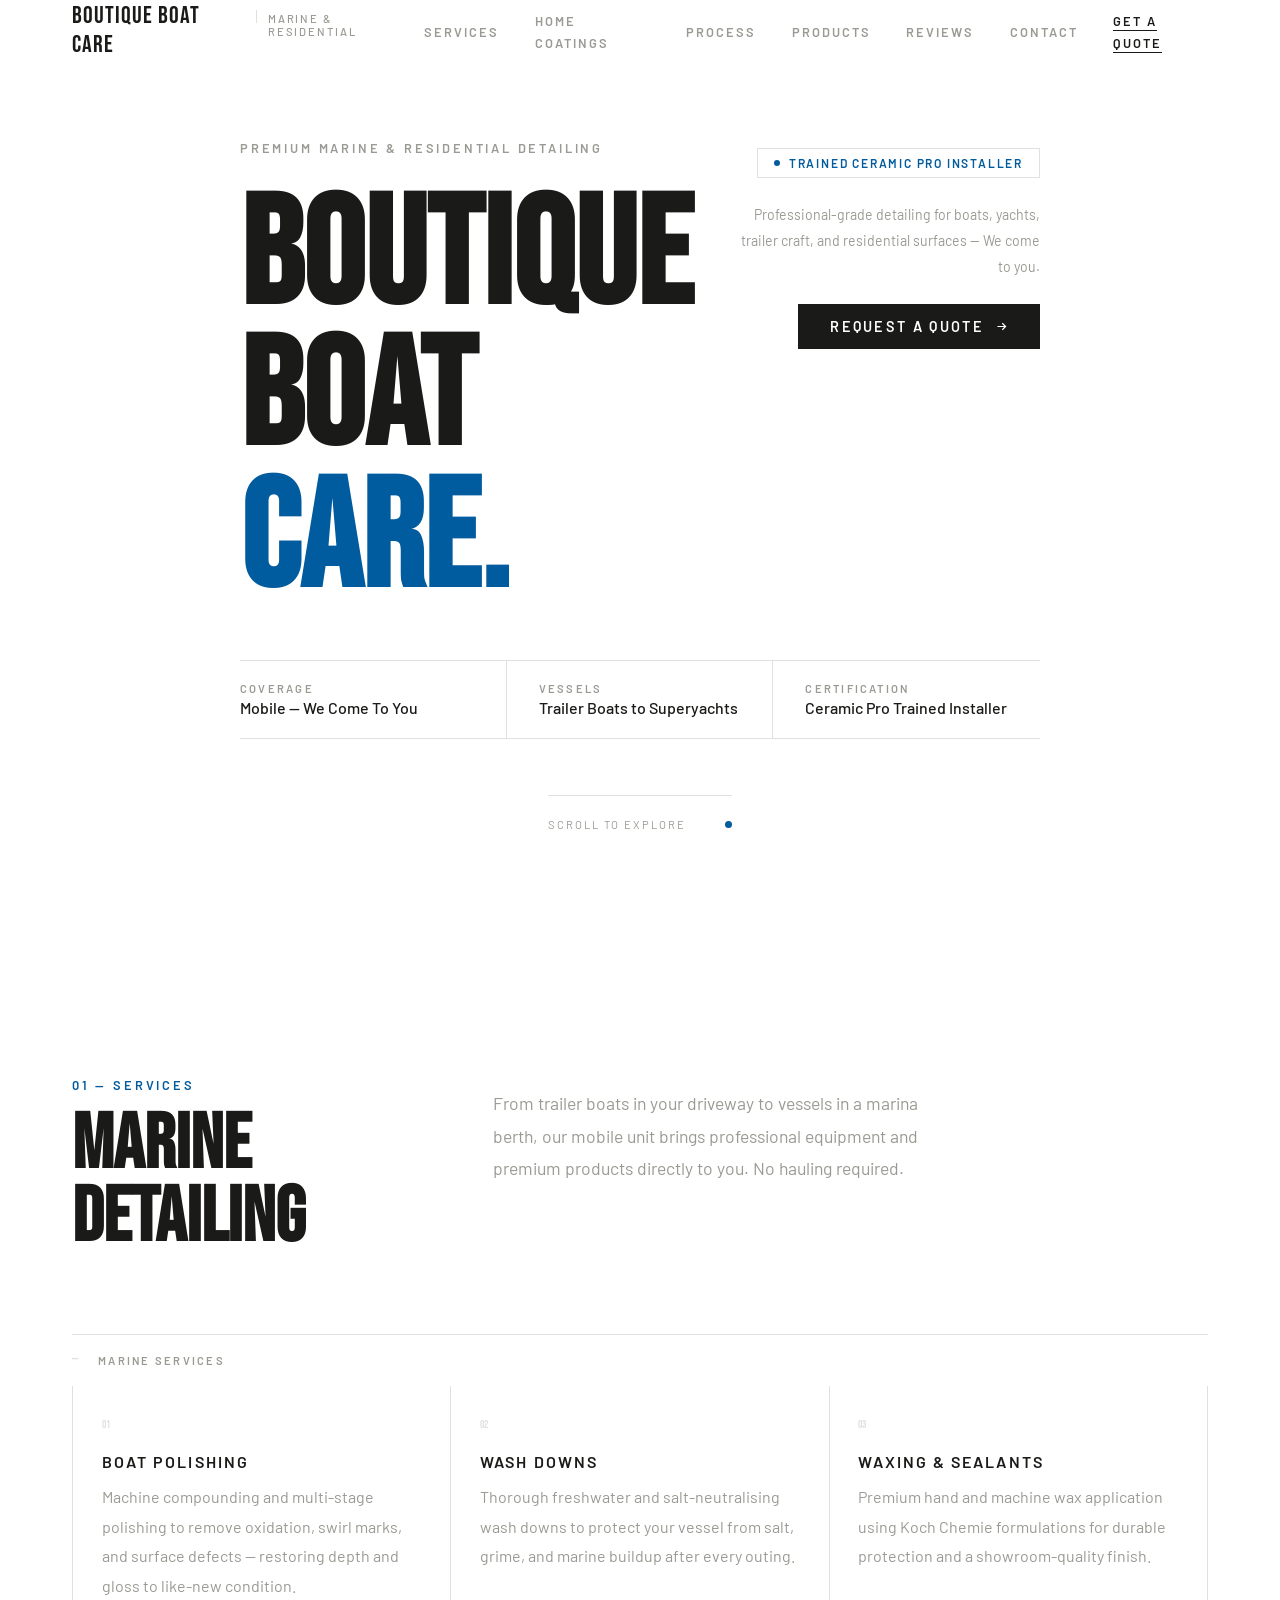
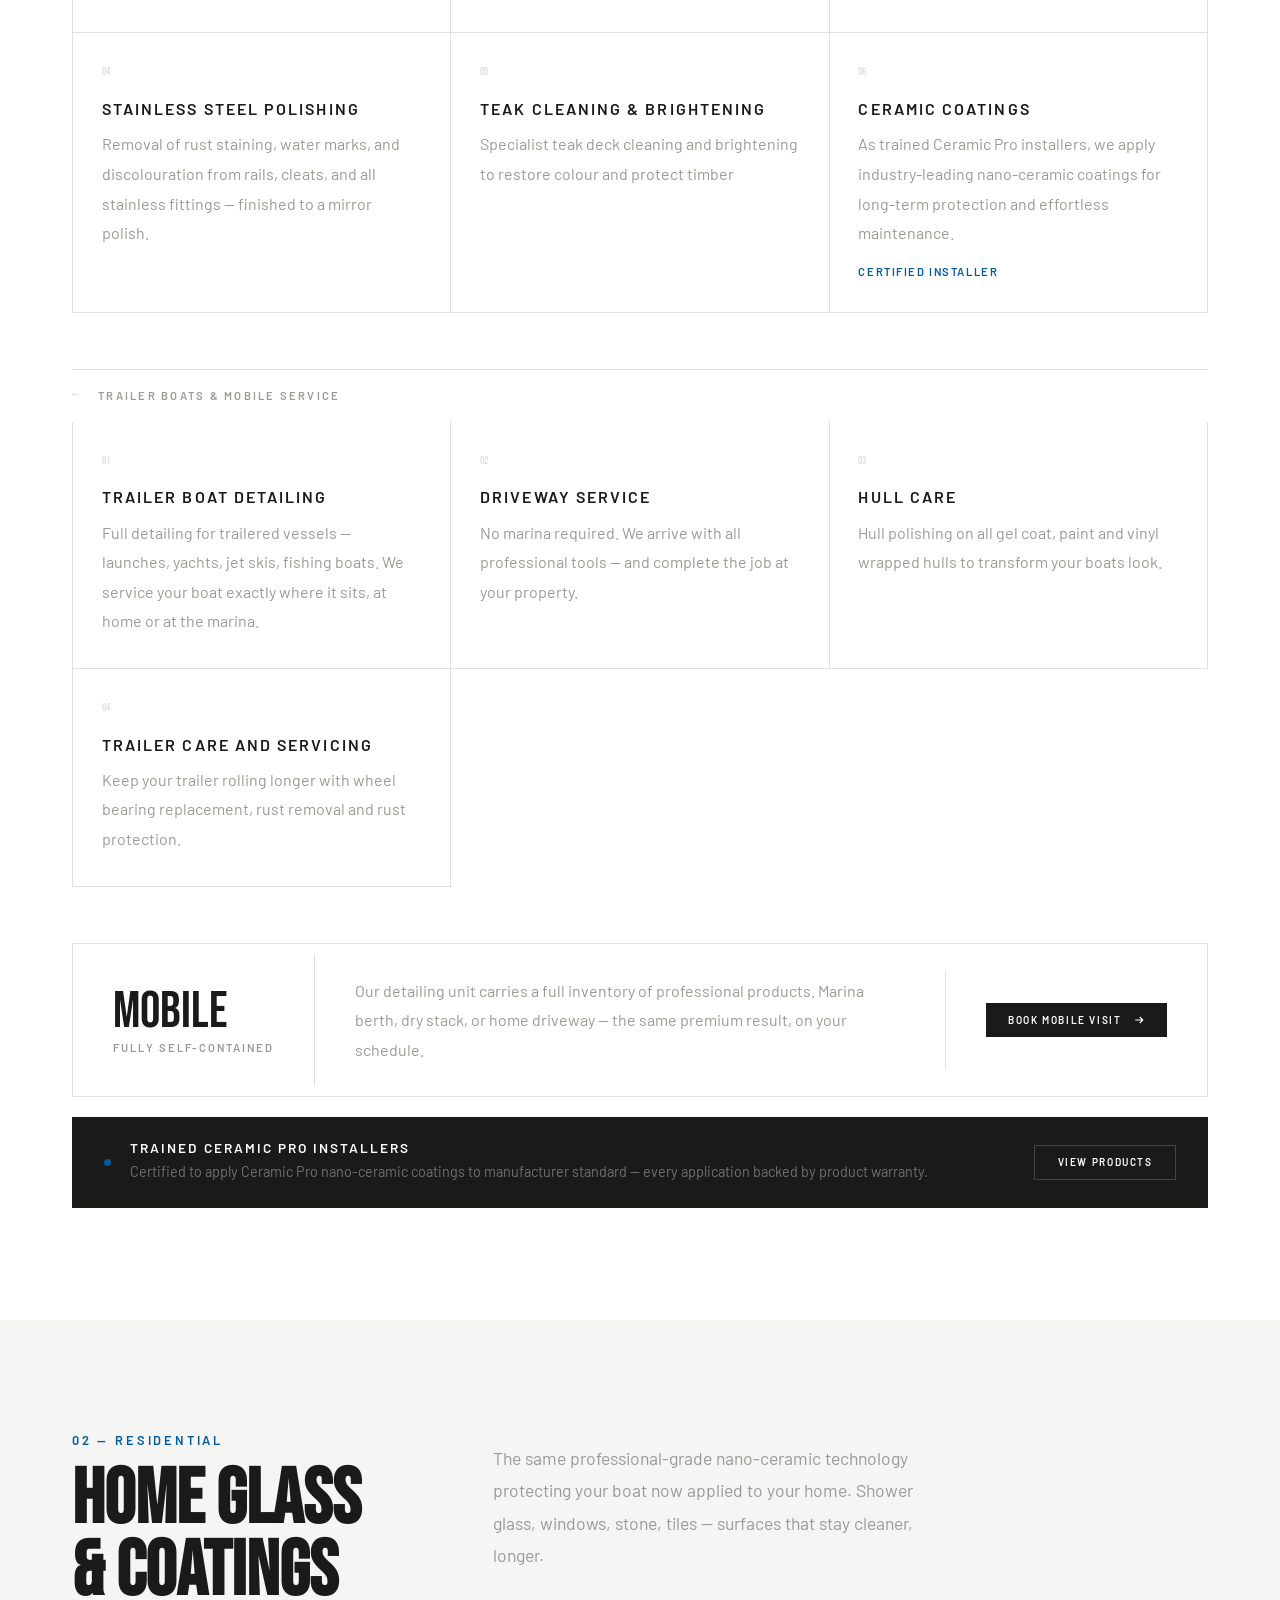
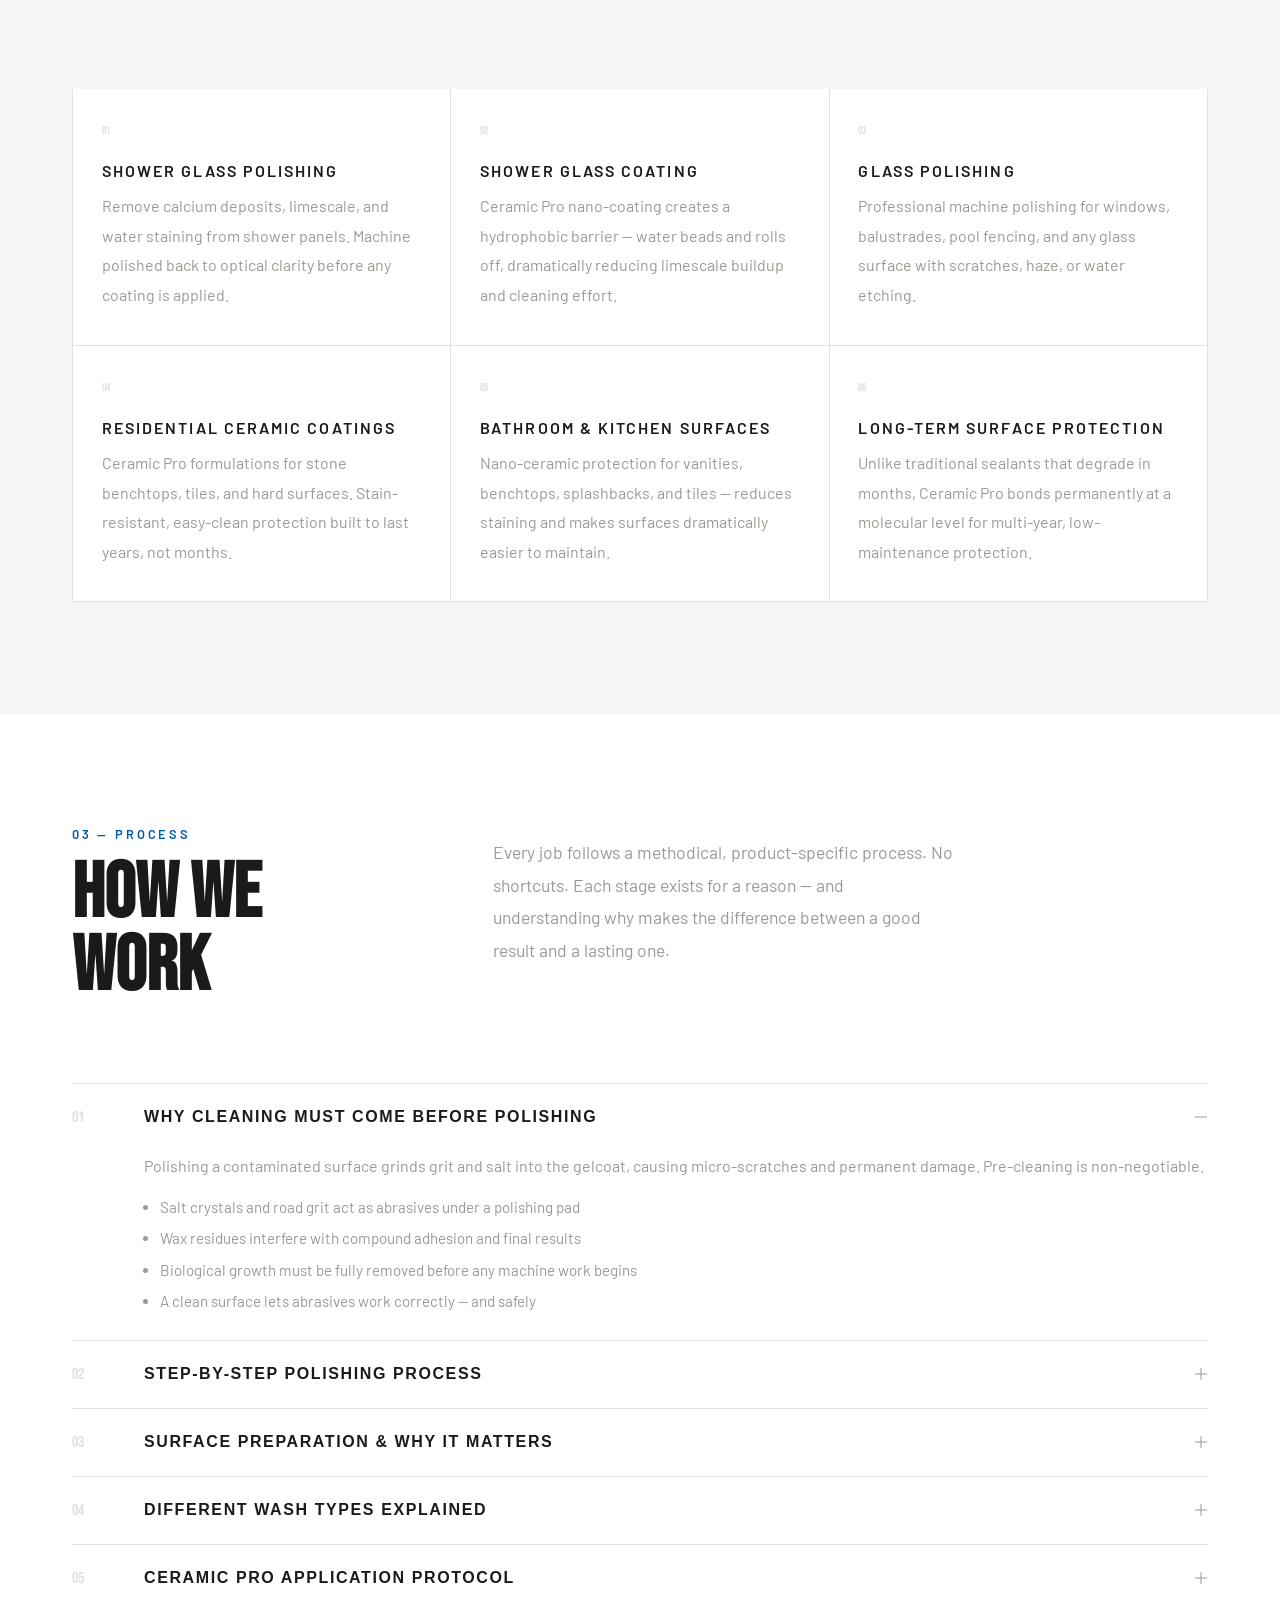
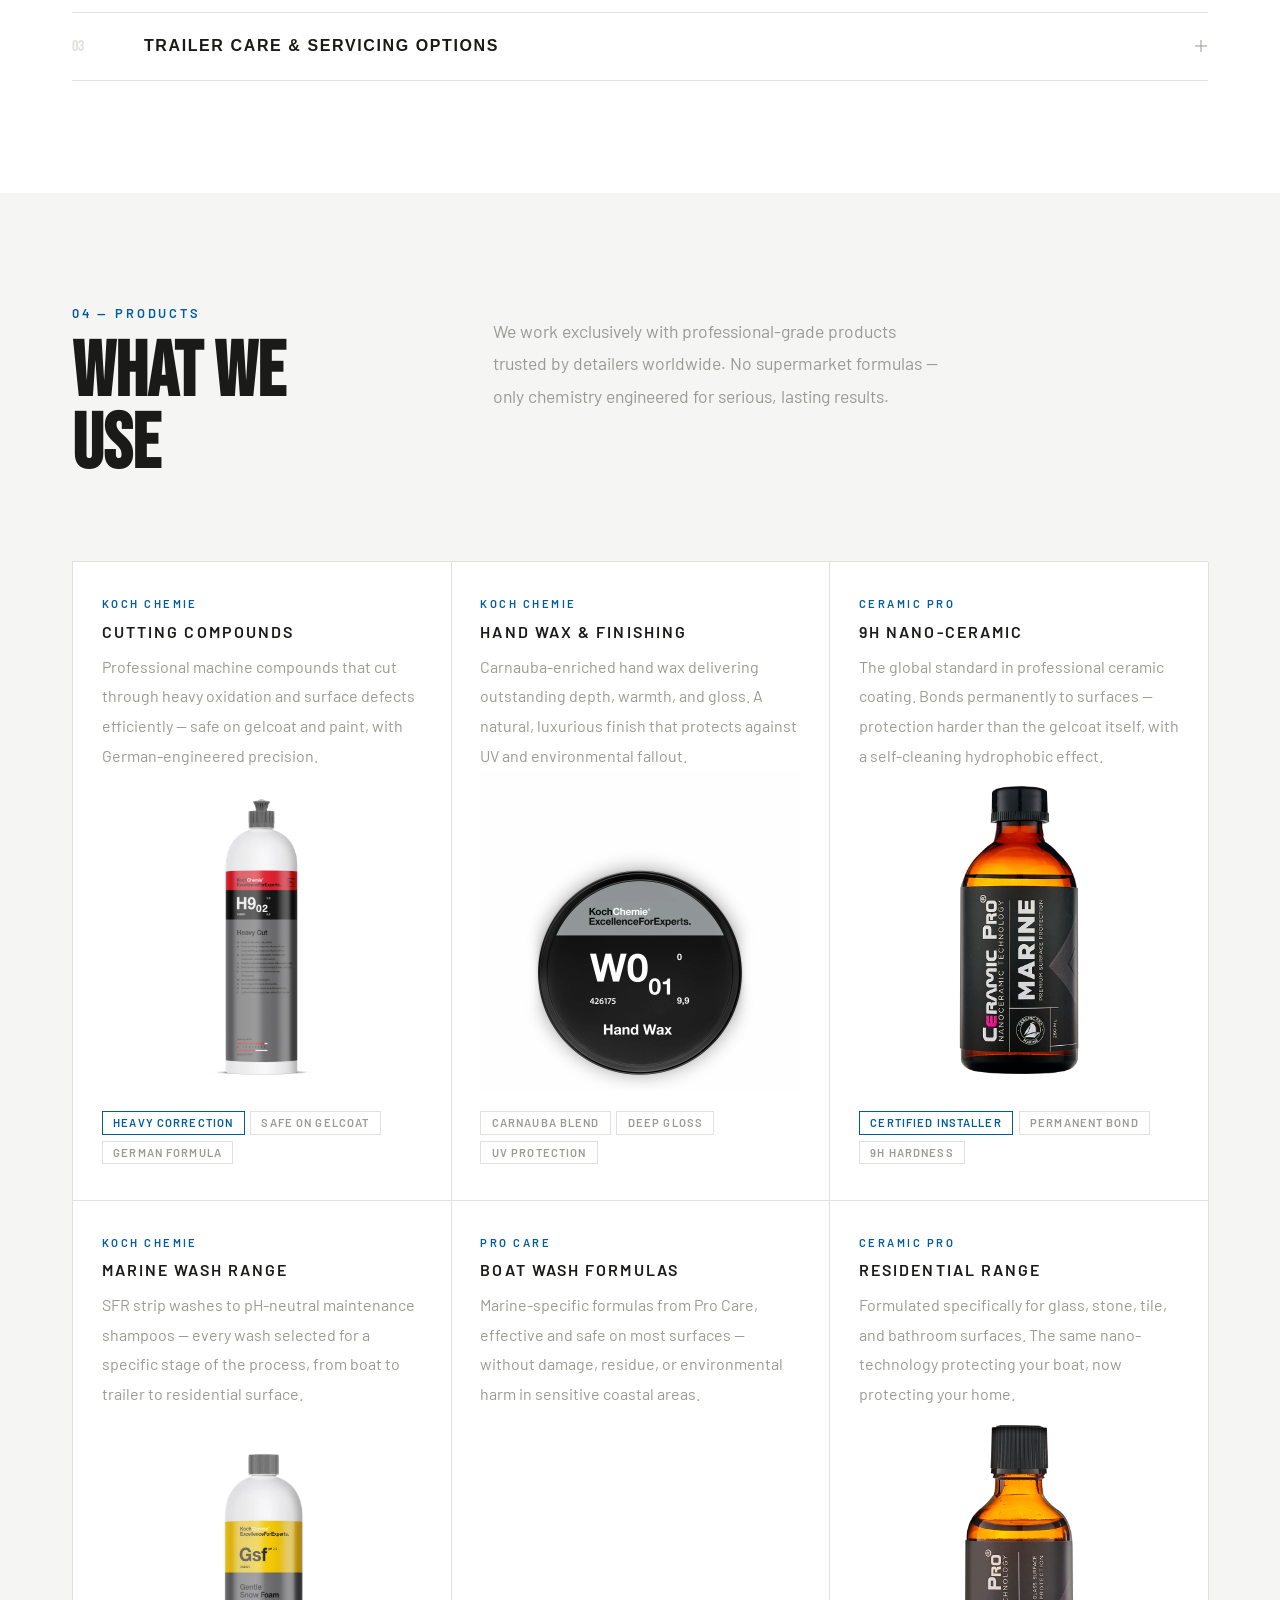
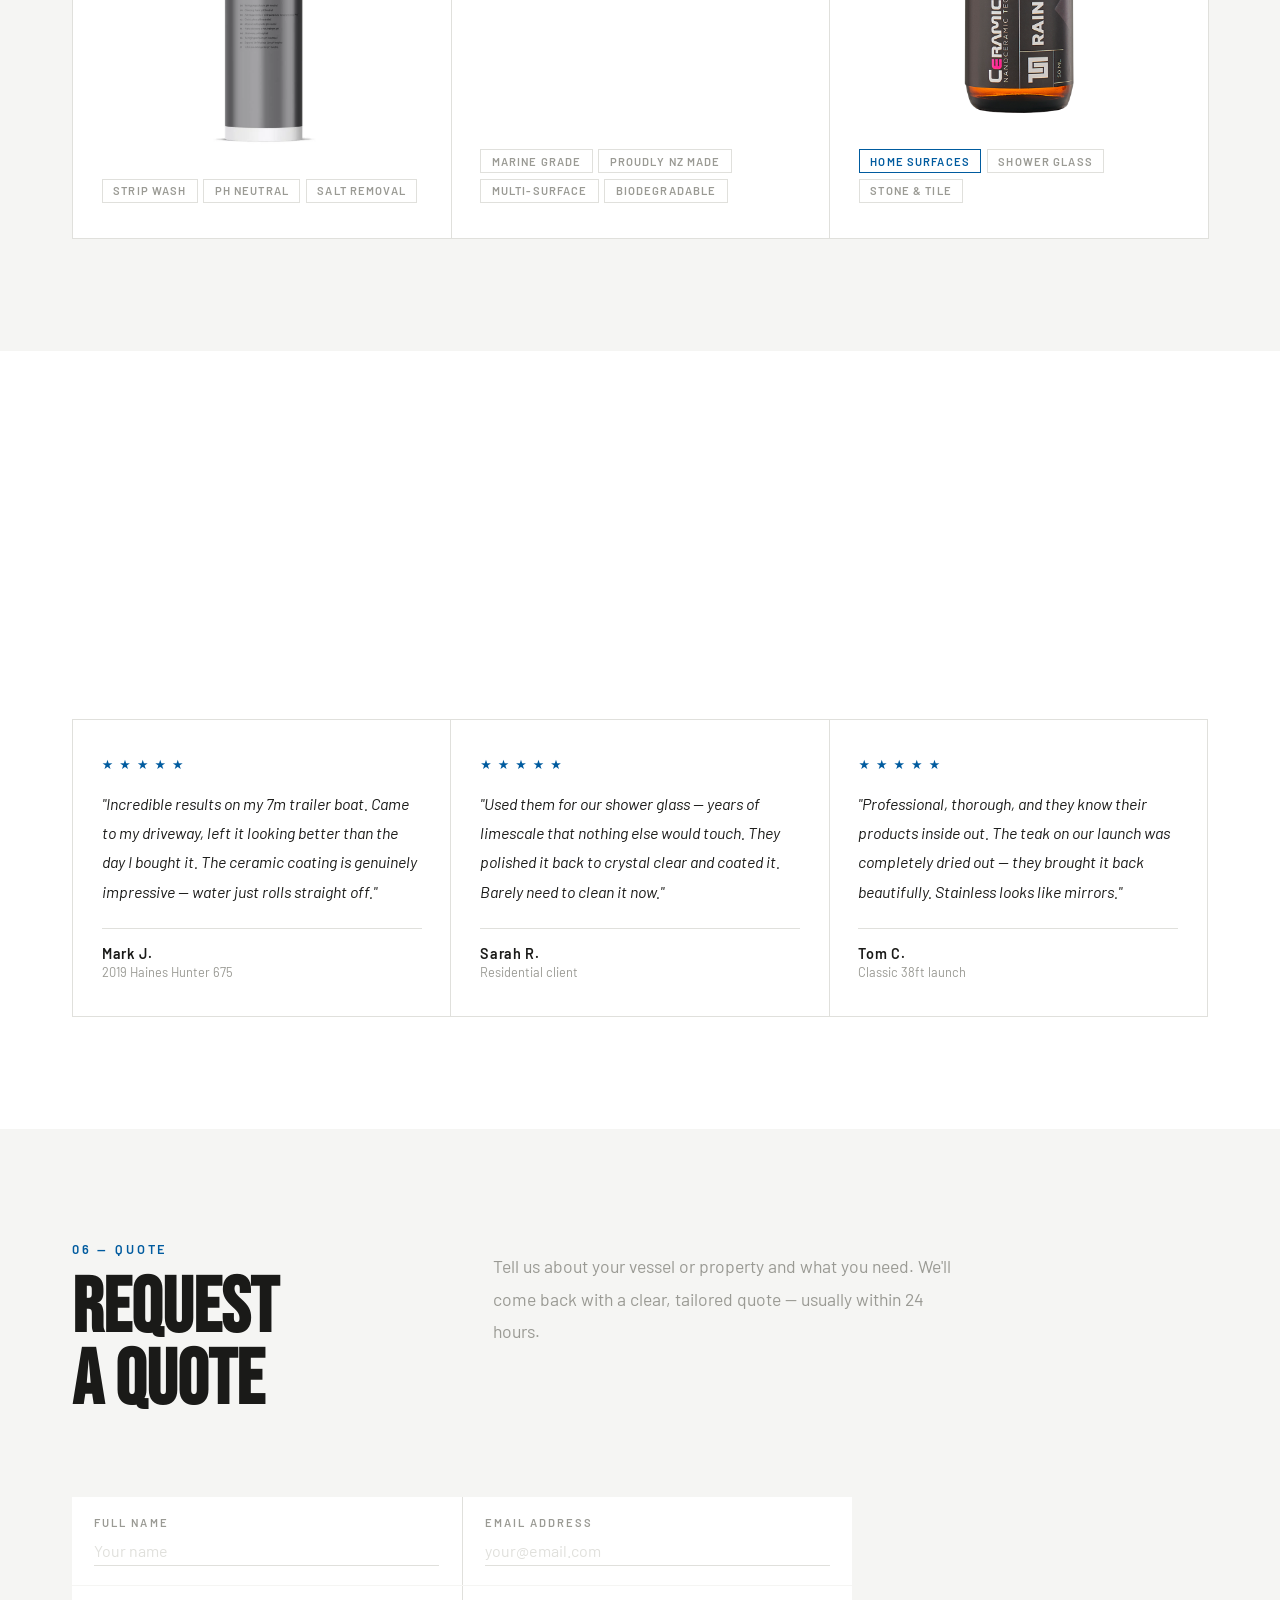
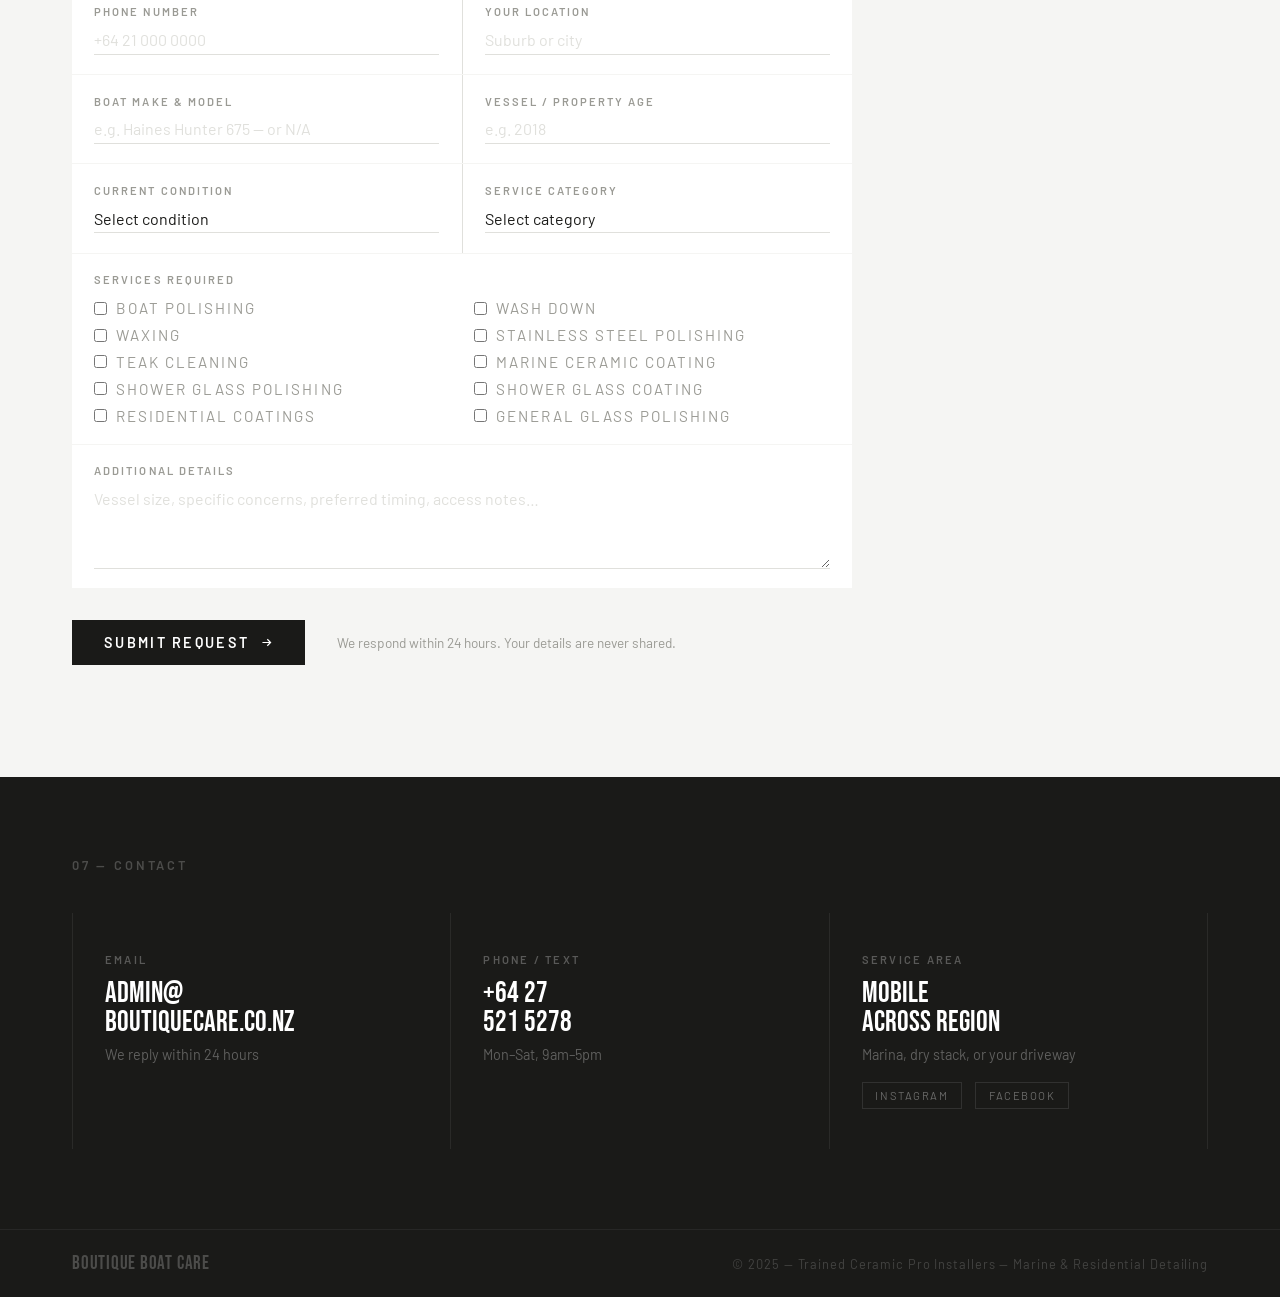
==== index.html @ 5d9c745d "font size fix" ====
<!DOCTYPE html>
<html lang="en">
<head>
  <meta charset="UTF-8" />
  <meta name="viewport" content="width=device-width, initial-scale=1.0" />
  <title>Boutique Boat Care — Premium Marine & Residential Detailing</title>
  <meta name="description" content="Boutique Boat Care. Trained Ceramic Pro installers offering premium boat detailing, marine polishing, mobile services, shower glass coatings, and residential surface protection." />
  <meta name="keywords" content="boat detailing, marine detailing, boat polishing, ceramic coating for boats, yacht cleaning, teak cleaning, mobile boat detailing, trailer boat detailing, shower glass coating, residential ceramic coating, Ceramic Pro installer, Auckland" />

  <link rel="preconnect" href="https://fonts.googleapis.com" />
  <link rel="preconnect" href="https://fonts.gstatic.com" crossorigin />
  <link href="https://fonts.googleapis.com/css2?family=Bebas+Neue&family=Barlow:ital,wght@0,300;0,400;0,500;1,300&display=swap" rel="stylesheet" />
  <link rel="stylesheet" href="css/styles.css">
  
</head>
<body>

<!-- MOBILE NAV -->
<nav class="mobile-nav" id="mobileNav">
  <a href="#home"          onclick="closeMobile()">Home</a>
  <a href="#services"      onclick="closeMobile()">Services</a>
  <a href="#home-coatings" onclick="closeMobile()">Home Coatings</a>
  <a href="#process"       onclick="closeMobile()">Process</a>
  <a href="#products"      onclick="closeMobile()">Products</a>
  <a href="#quote"         onclick="closeMobile()">Quote</a>
  <a href="#contact"       onclick="closeMobile()">Contact</a>
</nav>

<!-- NAVBAR -->
<nav id="navbar">
  <div class="wrap nav-inner">
    <a href="#home" class="nav-logo">
      <span class="brand">Boutique Boat Care</span>
      <span class="sep"></span>
      <span class="sub">Marine &amp; Residential</span>
    </a>
    <ul class="nav-links">
      <li><a href="#services">Services</a></li>
      <li><a href="#home-coatings">Home Coatings</a></li>
      <li><a href="#process">Process</a></li>
      <li><a href="#products">Products</a></li>
      <li><a href="#testimonials">Reviews</a></li>
      <li><a href="#contact">Contact</a></li>
      <li class="nav-cta"><a href="#quote">Get a Quote</a></li>
    </ul>
    <button class="hamburger" onclick="toggleMobile()" aria-label="Menu">
      <span></span><span></span><span></span>
    </button>
  </div>
</nav>

<!-- HERO -->
<section id="home">
  <div class="wrap hero-body">
    <div class="hero-top">
      <div>
        <div class="label" style="margin-bottom:2rem;">Premium Marine &amp; Residential Detailing</div>
        <h1>
          <span class="line">Boutique</span>
          <span class="line">Boat</span>
          <span class="line line--accent">Care.</span>
        </h1>
      </div>
      <div class="hero-right">
        <div class="hero-cert">
          <div class="hero-cert-dot"></div>
          <span>Trained Ceramic Pro Installer</span>
        </div>
        <p style="text-align:right;font-size:0.88rem;">Professional-grade detailing for boats, yachts, trailer craft, and residential surfaces — We come to you.</p>
        <a href="#quote" class="btn-solid">
          Request a Quote
          <svg viewBox="0 0 16 16" fill="none" stroke="currentColor" stroke-width="1.5"><path d="M3 8h10M9 4l4 4-4 4"/></svg>
        </a>
      </div>
    </div>

    <div class="hero-sub">
      <div class="hero-sub-item">
        <span class="hero-sub-label">Coverage</span>
        <span class="hero-sub-value">Mobile — We Come To You</span>
      </div>
      <div class="hero-sub-item">
        <span class="hero-sub-label">Vessels</span>
        <span class="hero-sub-value">Trailer Boats to Superyachts</span>
      </div>
      <div class="hero-sub-item">
        <span class="hero-sub-label">Certification</span>
        <span class="hero-sub-value">Ceramic Pro Trained Installer</span>
      </div>
    </div>
  </div>
  <div class="wrap">
    <div class="hero-scroll">
      <span class="scroll-label">Scroll to explore</span>
      <div class="scroll-bar"></div>
      <div class="scroll-tick"></div>
    </div>
  </div>
</section>

<!-- SERVICES -->
<section id="services">
  <div class="wrap">

    <div class="s-head reveal">
      <div>
        <div class="label label--accent" style="margin-bottom:1rem;">01 — Services</div>
        <h2>Marine<br>Detailing</h2>
      </div>
      <div style="padding-top:0.6rem;">
        <p>From trailer boats in your driveway to vessels in a marina berth, our mobile unit brings professional equipment and premium products directly to you. No hauling required.</p>
      </div>
    </div>

    <div class="svc-block">
      <div class="cat-header">
        <span class="dash">—</span>
        <span class="lbl">Marine Services</span>
      </div>
      <div class="svc-grid">
        <div class="svc-card reveal">
          <span class="svc-n">01</span>
          <h3>Boat Polishing</h3>
          <p>Machine compounding and multi-stage polishing to remove oxidation, swirl marks, and surface defects — restoring depth and gloss to like-new condition.</p>
        </div>
        <div class="svc-card reveal d1">
          <span class="svc-n">02</span>
          <h3>Wash Downs</h3>
          <p>Thorough freshwater and salt-neutralising wash downs to protect your vessel from salt, grime, and marine buildup after every outing.</p>
        </div>
        <div class="svc-card reveal d2">
          <span class="svc-n">03</span>
          <h3>Waxing &amp; Sealants</h3>
          <p>Premium hand and machine wax application using Koch Chemie formulations for durable protection and a showroom-quality finish.</p>
        </div>
        <div class="svc-card reveal">
          <span class="svc-n">04</span>
          <h3>Stainless Steel Polishing</h3>
          <p>Removal of rust staining, water marks, and discolouration from rails, cleats, and all stainless fittings — finished to a mirror polish.</p>
        </div>
        <div class="svc-card reveal d1">
          <span class="svc-n">05</span>
          <h3>Teak Cleaning &amp; Brightening</h3>
          <p>Specialist teak deck cleaning and brightening to restore colour and protect timber</p>
        </div>
        <div class="svc-card reveal d2">
          <span class="svc-n">06</span>
          <h3>Ceramic Coatings</h3>
          <p>As trained Ceramic Pro installers, we apply industry-leading nano-ceramic coatings for long-term protection and effortless maintenance.</p>
          <span class="svc-tag">Certified Installer</span>
        </div>
      </div>
    </div>

    <div class="svc-block reveal">
      <div class="cat-header">
        <span class="dash">—</span>
        <span class="lbl">Trailer Boats &amp; Mobile Service</span>
      </div>
      <div class="svc-grid">
        <div class="svc-card">
          <span class="svc-n">01</span>
          <h3>Trailer Boat Detailing</h3>
          <p>Full detailing for trailered vessels — launches, yachts, jet skis, fishing boats. We service your boat exactly where it sits, at home or at the marina.</p>
        </div>
        <div class="svc-card">
          <span class="svc-n">02</span>
          <h3>Driveway Service</h3>
          <p>No marina required. We arrive with all professional tools — and complete the job at your property.</p>
        </div>
        <div class="svc-card">
          <span class="svc-n">03</span>
          <h3>Hull Care</h3>
          <p>Hull polishing on all gel coat, paint and vinyl wrapped hulls to transform your boats look.</p>
        </div>
        <div class="svc-card">
          <span class="svc-n">04</span>
          <h3>Trailer Care and Servicing</h3>
          <p>Keep your trailer rolling longer with wheel bearing replacement, rust removal and rust protection. </p>
        </div>
      </div>
    </div>

    <div class="mobile-strip reveal">
      <div class="ms-left">
        <span class="big">Mobile</span>
        <span class="sm">Fully self-contained</span>
      </div>
      <div class="ms-mid">
        <p>Our detailing unit carries  a full inventory of professional products. Marina berth, dry stack, or home driveway — the same premium result, on your schedule.</p>
      </div>
      <div class="ms-right">
        <a href="#quote" class="btn-solid" style="font-size:0.63rem;padding:0.7rem 1.4rem;white-space:nowrap;">
          Book Mobile Visit
          <svg viewBox="0 0 16 16" fill="none" stroke="currentColor" stroke-width="1.5" style="width:12px;height:12px;"><path d="M3 8h10M9 4l4 4-4 4"/></svg>
        </a>
      </div>
    </div>

    <div class="cert-strip reveal">
      <div class="cert-left">
        <div class="cert-dot"></div>
        <div>
          <h4>Trained Ceramic Pro Installers</h4>
          <p>Certified to apply Ceramic Pro nano-ceramic coatings to manufacturer standard — every application backed by product warranty.</p>
        </div>
      </div>
      <a href="#products" class="btn-ghost" style="font-size:0.63rem;padding:0.65rem 1.4rem;white-space:nowrap;">View Products</a>
    </div>

  </div>
</section>

<!-- HOME COATINGS -->
<section id="home-coatings">
  <div class="wrap">

    <div class="s-head reveal">
      <div>
        <div class="label label--accent" style="margin-bottom:1rem;">02 — Residential</div>
        <h2>Home Glass<br>&amp; Coatings</h2>
      </div>
      <div style="padding-top:0.6rem;">
        <p>The same professional-grade nano-ceramic technology protecting your boat now applied to your home. Shower glass, windows, stone, tiles — surfaces that stay cleaner, longer.</p>
      </div>
    </div>

    <div class="coat-grid">
      <div class="coat-card reveal">
        <span class="coat-n">01</span>
        <h3>Shower Glass Polishing</h3>
        <p>Remove calcium deposits, limescale, and water staining from shower panels. Machine polished back to optical clarity before any coating is applied.</p>
      </div>
      <div class="coat-card reveal d1">
        <span class="coat-n">02</span>
        <h3>Shower Glass Coating</h3>
        <p>Ceramic Pro nano-coating creates a hydrophobic barrier — water beads and rolls off, dramatically reducing limescale buildup and cleaning effort.</p>
      </div>
      <div class="coat-card reveal d2">
        <span class="coat-n">03</span>
        <h3>Glass Polishing</h3>
        <p>Professional machine polishing for windows, balustrades, pool fencing, and any glass surface with scratches, haze, or water etching.</p>
      </div>
      <div class="coat-card reveal">
        <span class="coat-n">04</span>
        <h3>Residential Ceramic Coatings</h3>
        <p>Ceramic Pro formulations for stone benchtops, tiles, and hard surfaces. Stain-resistant, easy-clean protection built to last years, not months.</p>
      </div>
      <div class="coat-card reveal d1">
        <span class="coat-n">05</span>
        <h3>Bathroom &amp; Kitchen Surfaces</h3>
        <p>Nano-ceramic protection for vanities, benchtops, splashbacks, and tiles — reduces staining and makes surfaces dramatically easier to maintain.</p>
      </div>
      <div class="coat-card reveal d2">
        <span class="coat-n">06</span>
        <h3>Long-Term Surface Protection</h3>
        <p>Unlike traditional sealants that degrade in months, Ceramic Pro bonds permanently at a molecular level for multi-year, low-maintenance protection.</p>
      </div>
    </div>

  </div>
</section>

<!-- PROCESS -->
<section id="process">
  <div class="wrap">

    <div class="s-head reveal">
      <div>
        <div class="label label--accent" style="margin-bottom:1rem;">03 — Process</div>
        <h2>How We<br>Work</h2>
      </div>
      <div style="padding-top:0.6rem;">
        <p>Every job follows a methodical, product-specific process. No shortcuts. Each stage exists for a reason — and understanding why makes the difference between a good result and a lasting one.</p>
      </div>
    </div>

    <div class="reveal">
      <div class="acc-item open">
        <button class="acc-trigger" onclick="toggleAcc(this)">
          <span class="acc-n">01</span>
          <span class="acc-title">Why Cleaning Must Come Before Polishing</span>
          <span class="acc-icon"></span>
        </button>
        <div class="acc-body">
          <p>Polishing a contaminated surface grinds grit and salt into the gelcoat, causing micro-scratches and permanent damage. Pre-cleaning is non-negotiable.</p>
          <ul>
            <li>Salt crystals and road grit act as abrasives under a polishing pad</li>
            <li>Wax residues interfere with compound adhesion and final results</li>
            <li>Biological growth must be fully removed before any machine work begins</li>
            <li>A clean surface lets abrasives work correctly — and safely</li>
          </ul>
        </div>
      </div>
      <div class="acc-item">
        <button class="acc-trigger" onclick="toggleAcc(this)">
          <span class="acc-n">02</span>
          <span class="acc-title">Step-by-Step Polishing Process</span>
          <span class="acc-icon"></span>
        </button>
        <div class="acc-body">
          <p>Our multi-stage polishing process is adapted to each vessel's condition, finish type, and gelcoat depth.</p>
          <ul>
            <li><strong>Stage 1 — Inspection:</strong> Assessment of oxidation level, defects, and gelcoat thickness</li>
            <li><strong>Stage 2 — Pre-wash:</strong> Koch Chemie SFR strip wash to remove salt, wax, and contamination</li>
            <li><strong>Stage 3 — Compound:</strong> Machine compounding to remove oxidation and heavy surface defects</li>
            <li><strong>Stage 4 — Polish:</strong> Finishing polish to refine clarity and maximise gloss depth</li>
            <li><strong>Stage 5 — Protection:</strong> Hand wax, sealant, or Ceramic Pro coating as the final protective layer</li>
          </ul>
        </div>
      </div>
      <div class="acc-item">
        <button class="acc-trigger" onclick="toggleAcc(this)">
          <span class="acc-n">03</span>
          <span class="acc-title">Surface Preparation &amp; Why It Matters</span>
          <span class="acc-icon"></span>
        </button>
        <div class="acc-body">
          <p>Preparation is the foundation. No matter how good the polish or coating, a poorly prepared surface will always limit the result.</p>
          <ul>
            <li>Decontamination removes embedded fallout, salt, and biological material</li>
            <li>Wax stripping ensures coatings bond directly to the gelcoat — not over old product</li>
            <li>Paint depth readings determine the safest level of correction for each panel</li>
            <li>Panel-by-panel inspection identifies problem areas before machine work begins</li>
          </ul>
        </div>
      </div>
      <div class="acc-item">
        <button class="acc-trigger" onclick="toggleAcc(this)">
          <span class="acc-n">04</span>
          <span class="acc-title">Different Wash Types Explained</span>
          <span class="acc-icon"></span>
        </button>
        <div class="acc-body">
          <p>Each wash type is selected for a specific outcome. Using the wrong wash at the wrong stage costs time and compromises results.</p>
          <ul>
            <li><strong>Strip Wash (SFR):</strong> Removes wax and sealant layers — essential before polishing or coating</li>
            <li><strong>Salt-Neutralising Wash:</strong> Penetrates and dissolves salt in tight areas, preventing long-term corrosion</li>
            <li><strong>Maintenance Wash:</strong> pH-neutral, wax-safe formula for regular wash downs without stripping protection</li>
            <li><strong>Ceramic Wash:</strong> Formulated to safely clean Ceramic Pro–coated surfaces and boost hydrophobic properties</li>
          </ul>
        </div>
      </div>
      <div class="acc-item">
        <button class="acc-trigger" onclick="toggleAcc(this)">
          <span class="acc-n">05</span>
          <span class="acc-title">Ceramic Pro Application Protocol</span>
          <span class="acc-icon"></span>
        </button>
        <div class="acc-body">
          <p>As certified installers, our application follows manufacturer protocol precisely — ensuring maximum bond strength and coating longevity.</p>
          <ul>
            <li>Surface must be fully polished, decontaminated, and free of oils and waxes</li>
            <li>Application in controlled conditions — avoiding direct sun, wind, and humidity</li>
            <li>Panel-by-panel levelling with specialist suede applicator cloths</li>
            <li>Flash time monitored per panel for optimal cure before buffing</li>
            <li>Multi-layer application for 9H packages — each layer fully cured before the next</li>
            <li>Final cure protection period of 24–48 hours before water contact</li>
          </ul>
        </div>
      </div>
      <div class="acc-item">
  <button class="acc-trigger" onclick="toggleAcc(this)">
    <span class="acc-n">03</span>
    <span class="acc-title">TRAILER CARE &amp; SERVICING OPTIONS</span>
    <span class="acc-icon"></span>
  </button>
  <div class="acc-body">
    <p>We offer trailer care and light servicing to keep your setup safe, reliable, and protected from harsh marine conditions.</p>
    <ul>
      <li>Decontamination washes to remove embedded fallout, salt, and biological material</li>
      <li>Rust removal and treatment to stop corrosion spreading and restore structural integrity</li>
      <li>Application of protective coatings and inhibitors to slow future rust and environmental damage</li>
      <li>Cavity waxing inside trailer sections to protect internal metal surfaces from hidden corrosion</li>
      <li>Wheel bearing inspection and replacement to ensure smooth, safe towing and prevent roadside failures</li>
      <li>Trailer wiring diagnostics and repairs to resolve connection issues and electrical faults</li>
      <li>Light and bulb replacement to ensure all indicators and brake lights are functioning correctly</li>
    </ul>
  </div>
</div>
    </div>

  </div>
</section>

<!-- PRODUCTS -->
<section id="products">
  <div class="wrap">

    <div class="s-head reveal">
      <div>
        <div class="label label--accent" style="margin-bottom:1rem;">04 — Products</div>
        <h2>What We<br>Use</h2>
      </div>
      <div style="padding-top:0.6rem;">
        <p>We work exclusively with professional-grade products trusted by detailers worldwide. No supermarket formulas — only chemistry engineered for serious, lasting results.</p>
      </div>
    </div>

    <div class="prod-grid">
      <div class="prod-card reveal">
        <div class="prod-brand">Koch Chemie</div>
        <h3>Cutting Compounds</h3>
        <p>Professional machine compounds that cut through heavy oxidation and surface defects efficiently — safe on gelcoat and paint, with German-engineered precision.</p>
        <img src="images/H9_COMPOUND.jpg" alt="H9_Cutting_Compound">
        <div class="prod-tags">

          <span class="prod-tag prod-tag--a">Heavy Correction</span>
          <span class="prod-tag">Safe on Gelcoat</span>
          <span class="prod-tag">German Formula</span>
        </div>
      </div>
      <div class="prod-card reveal d1">
        <div class="prod-brand">Koch Chemie</div>
        <h3>Hand Wax &amp; Finishing</h3>
        
        <p>Carnauba-enriched hand wax delivering outstanding depth, warmth, and gloss. A natural, luxurious finish that protects against UV and environmental fallout.</p>
        <img src="images/W0_01.jpg" alt="Hand_Wax">
        <div class="prod-tags">
          <span class="prod-tag">Carnauba Blend</span>
          <span class="prod-tag">Deep Gloss</span>
          <span class="prod-tag">UV Protection</span>
        </div>
      </div>
      <div class="prod-card reveal d2">
        <div class="prod-brand">Ceramic Pro</div>
        <h3>9H Nano-Ceramic</h3>
        
        <p>The global standard in professional ceramic coating. Bonds permanently to surfaces — protection harder than the gelcoat itself, with a self-cleaning hydrophobic effect.</p>
        <img src="images/ceramic-pro-marine.png" alt="Ceramic_Pro">
        <div class="prod-tags">
          <span class="prod-tag prod-tag--a">Certified Installer</span>
          <span class="prod-tag">Permanent Bond</span>
          <span class="prod-tag">9H Hardness</span>
        </div>
      </div>
      <div class="prod-card reveal">
        <div class="prod-brand">Koch Chemie</div>
        <h3>Marine Wash Range</h3>
        <p>SFR strip washes to pH-neutral maintenance shampoos — every wash selected for a specific stage of the process, from boat to trailer to residential surface.</p>
        <img src="images/KOCH_GSF.webp" alt="Snow_Foam">
        <div class="prod-tags">
          <span class="prod-tag">Strip Wash</span>
          <span class="prod-tag">pH Neutral</span>
          <span class="prod-tag">Salt Removal</span>
        </div>
      </div>
      <div class="prod-card reveal d1">
        <div class="prod-brand">Pro Care</div>
        <h3>Boat Wash Formulas</h3>
        <p>Marine-specific formulas from Pro Care, effective and safe on most surfaces — without damage, residue, or environmental harm in sensitive coastal areas.</p>
        
        <div class="prod-tags">
          <span class="prod-tag">Marine Grade</span>
          <span class="prod-tag">Proudly NZ Made</span>
          
          <span class="prod-tag">Multi-Surface</span>
          <span class="prod-tag">Biodegradable</span>
        </div>
      </div>
      <div class="prod-card reveal d2">
        <div class="prod-brand">Ceramic Pro</div>
        <h3>Residential Range</h3>
        <p>Formulated specifically for glass, stone, tile, and bathroom surfaces. The same nano-technology protecting your boat, now protecting your home.</p>
        <img src="images/ceramic-pro-rain.png" alt="ceramic_rain">
        <div class="prod-tags">
          <span class="prod-tag prod-tag--a">Home Surfaces</span>
          <span class="prod-tag">Shower Glass</span>
          <span class="prod-tag">Stone &amp; Tile</span>
        </div>
      </div>
    </div>

  </div>
</section>

<!-- TESTIMONIALS -->
<section id="testimonials">
  <div class="wrap">

    <div class="s-head reveal">
      <div>
        <div class="label label--accent" style="margin-bottom:1rem;">05 — Reviews</div>
        <h2>Client<br>Feedback</h2>
      </div>
      <div style="padding-top:0.6rem;">
        <p>We let the results speak. Here's what boat owners and homeowners say after experiencing the Boutique Boat Care difference.</p>
      </div>
    </div>

    <div class="t-grid">
      <div class="t-card reveal">
        <div class="t-stars">★ ★ ★ ★ ★</div>
        <p>"Incredible results on my 7m trailer boat. Came to my driveway, left it looking better than the day I bought it. The ceramic coating is genuinely impressive — water just rolls straight off."</p>
        <div class="t-meta">
          <div class="t-name">Mark J.</div>
          <div class="t-boat">2019 Haines Hunter 675</div>
        </div>
      </div>
      <div class="t-card reveal d1">
        <div class="t-stars">★ ★ ★ ★ ★</div>
        <p>"Used them for our shower glass — years of limescale that nothing else would touch. They polished it back to crystal clear and coated it. Barely need to clean it now."</p>
        <div class="t-meta">
          <div class="t-name">Sarah R.</div>
          <div class="t-boat">Residential client</div>
        </div>
      </div>
      <div class="t-card reveal d2">
        <div class="t-stars">★ ★ ★ ★ ★</div>
        <p>"Professional, thorough, and they know their products inside out. The teak on our launch was completely dried out — they brought it back beautifully. Stainless looks like mirrors."</p>
        <div class="t-meta">
          <div class="t-name">Tom C.</div>
          <div class="t-boat">Classic 38ft launch</div>
        </div>
      </div>
    </div>

  </div>
</section>

<!-- QUOTE -->
<section id="quote">
  <div class="wrap">

    <div class="s-head reveal">
      <div>
        <div class="label label--accent" style="margin-bottom:1rem;">06 — Quote</div>
        <h2>Request<br>a Quote</h2>
      </div>
      <div style="padding-top:0.6rem;">
        <p>Tell us about your vessel or property and what you need. We'll come back with a clear, tailored quote — usually within 24 hours.</p>
      </div>
    </div>

    <form id="quoteForm" onsubmit="submitForm(event)" class="form-wrap reveal">
      <div class="form-row">
        <div class="f-group">
          <label>Full Name</label>
          <input type="text" name="name" placeholder="Your name" required />
        </div>
        <div class="f-group">
          <label>Email Address</label>
          <input type="email" name="email" placeholder="your@email.com" required />
        </div>
      </div>
      <div class="form-row">
        <div class="f-group">
          <label>Phone Number</label>
          <input type="tel" name="phone" placeholder="+64 21 000 0000" />
        </div>
        <div class="f-group">
          <label>Your Location</label>
          <input type="text" name="location" placeholder="Suburb or city" />
        </div>
      </div>
      <div class="form-row">
        <div class="f-group">
          <label>Boat Make &amp; Model</label>
          <input type="text" name="boat_make" placeholder="e.g. Haines Hunter 675 — or N/A" />
        </div>
        <div class="f-group">
          <label>Vessel / Property Age</label>
          <input type="text" name="boat_age" placeholder="e.g. 2018" />
        </div>
      </div>
      <div class="form-row">
        <div class="f-group">
          <label>Current Condition</label>
          <select name="condition">
            <option value="" disabled selected>Select condition</option>
            <option>Excellent — minor maintenance only</option>
            <option>Good — some oxidation or light marks</option>
            <option>Fair — moderate oxidation, visible fading</option>
            <option>Poor — heavy oxidation, significant restoration needed</option>
          </select>
        </div>
        <div class="f-group">
          <label>Service Category</label>
          <select name="service_type">
            <option value="" disabled selected>Select category</option>
            <option>Marine — boat in marina</option>
            <option>Marine — trailer boat at home</option>
            <option>Residential — home coatings / glass</option>
            <option>Both marine and residential</option>
          </select>
        </div>
      </div>
      <div class="form-row solo">
        <div class="f-group">
          <label>Services Required</label>
          <div class="svc-checks">
            <label class="svc-chk"><input type="checkbox" name="services" value="Boat Polishing" /><span>Boat Polishing</span></label>
            <label class="svc-chk"><input type="checkbox" name="services" value="Wash Down" /><span>Wash Down</span></label>
            <label class="svc-chk"><input type="checkbox" name="services" value="Waxing" /><span>Waxing</span></label>
            <label class="svc-chk"><input type="checkbox" name="services" value="Stainless Polishing" /><span>Stainless Steel Polishing</span></label>
            <label class="svc-chk"><input type="checkbox" name="services" value="Teak Cleaning" /><span>Teak Cleaning</span></label>
            <label class="svc-chk"><input type="checkbox" name="services" value="Marine Ceramic Coating" /><span>Marine Ceramic Coating</span></label>
            <label class="svc-chk"><input type="checkbox" name="services" value="Shower Glass Polishing" /><span>Shower Glass Polishing</span></label>
            <label class="svc-chk"><input type="checkbox" name="services" value="Shower Glass Coating" /><span>Shower Glass Coating</span></label>
            <label class="svc-chk"><input type="checkbox" name="services" value="Residential Coatings" /><span>Residential Coatings</span></label>
            <label class="svc-chk"><input type="checkbox" name="services" value="Glass Polishing" /><span>General Glass Polishing</span></label>
          </div>
        </div>
      </div>
      <div class="form-row solo">
        <div class="f-group">
          <label>Additional Details</label>
          <textarea name="details" placeholder="Vessel size, specific concerns, preferred timing, access notes…"></textarea>
        </div>
      </div>
      <div class="form-foot">
        <button type="submit" class="btn-solid">
          Submit Request
          <svg viewBox="0 0 16 16" fill="none" stroke="currentColor" stroke-width="1.5"><path d="M3 8h10M9 4l4 4-4 4"/></svg>
        </button>
        <p class="form-note">We respond within 24 hours. Your details are never shared.</p>
      </div>
      <div id="form-success">Quote request sent — we'll be in touch within 24 hours.</div>
    </form>

  </div>
</section>

<!-- CONTACT -->
<section id="contact">
  <div class="wrap">
    <div class="label" style="color:rgba(255,255,255,0.22);margin-bottom:2.5rem;display:block;">07 — Contact</div>
    <div class="contact-row">
      <div class="c-item reveal">
        <div class="c-lbl">Email</div>
        <div class="c-val">admin@</div>
        <div class="c-val">boutiquecare.co.nz</div>
        <div class="c-sub">We reply within 24 hours</div>
      </div>
      <div class="c-item reveal d1">
        <div class="c-lbl">Phone / Text</div>
        <div class="c-val">+64 27</div>
        <div class="c-val">521 5278</div>
        <div class="c-sub">Mon–Sat, 9am–5pm</div>
      </div>
      <div class="c-item reveal d2">
        <div class="c-lbl">Service Area</div>
        <div class="c-val">Mobile</div>
        <div class="c-val">Across Region</div>
        <div class="c-sub">Marina, dry stack, or your driveway</div>
        <div class="c-socials">
          <a href="#" class="c-social">Instagram</a>
          <a href="#" class="c-social">Facebook</a>
        </div>
      </div>
    </div>
  </div>
</section>

<!-- FOOTER -->
<footer>
  <div class="wrap footer-inner">
    <span class="f-brand">Boutique Boat Care</span>
    <span class="f-copy">© 2025 — Trained Ceramic Pro Installers — Marine &amp; Residential Detailing</span>
  </div>
</footer>

<script src = 'js/script.js'> </script>
</body>
</html>
---- css/styles.css ----
:root {
--white:  #ffffff;
--off:    #f5f5f3;
--rule:   #e0e0dc;
--mid:    #9a9a94;
--ink:    #1a1a18;
--accent: #005b9f;
--serif:  'Bebas Neue', sans-serif;
--body:   'Barlow', system-ui, sans-serif;
--ease:   cubic-bezier(.4,0,.2,1);
}
*, *::before, *::after { box-sizing: border-box; margin: 0; padding: 0; }
html { scroll-behavior: smooth; }
body { font-family: var(--body); background: var(--white); color: var(--ink); overflow-x: hidden; font-size: 1.1rem; font-weight: 400; }
a { color: inherit; text-decoration: none; }

.wrap { max-width: 1200px; margin-inline: auto; padding-inline: 2rem; }

/* TYPE */
.label {
font-family: var(--body);
    font-size: 0.8rem;
font-weight: 600;
letter-spacing: 0.22em;
text-transform: uppercase;
color: var(--mid);
}
.label--accent { color: var(--accent); }
h1 {
font-family: var(--serif);
font-size: clamp(4.5rem, 12vw, 11rem);
line-height: 0.92;
color: var(--ink);
}
h2 {
font-family: var(--serif);
font-size: clamp(2.8rem, 6vw, 5.5rem);
line-height: 0.94;
color: var(--ink);
}
h3 {
font-family: var(--body);
font-size: 1rem;
font-weight: 600;
letter-spacing: 0.13em;
text-transform: uppercase;
color: var(--ink);
}
p {
font-size: 1.1rem;
font-weight: 400;
line-height: 1.85;
color: var(--mid);
}

/* BUTTONS */
.btn-solid {
background: var(--ink);
color: var(--white);
padding: 0.85rem 2rem;
font-size: 0.9rem;
font-weight: 600;
letter-spacing: 0.16em;
text-transform: uppercase;
border: none;
cursor: pointer;
font-family: var(--body);
transition: background 0.25s;
display: inline-flex;
align-items: center;
gap: 0.7rem;
}
.btn-solid:hover { background: var(--accent); }
.btn-solid svg { width: 13px; height: 13px; flex-shrink: 0; transition: transform 0.25s var(--ease); }
.btn-solid:hover svg { transform: translateX(3px); }

.btn-ghost {
background: transparent;
color: var(--white);
padding: 0.75rem 1.6rem;
font-size: 0.85rem;
font-weight: 600;
letter-spacing: 0.16em;
text-transform: uppercase;
border: 1px solid rgba(255,255,255,0.18);
cursor: pointer;
font-family: var(--body);
transition: border-color 0.25s;
display: inline-flex;
align-items: center;
}
.btn-ghost:hover { border-color: rgba(255,255,255,0.5); }

/* ── NAVBAR ── */
#navbar {
position: fixed;
top: 0; left: 0; right: 0;
z-index: 900;
background: var(--white);
border-bottom: 1px solid transparent;
transition: border-color 0.3s;
}
#navbar.scrolled { border-bottom-color: var(--rule); }
.nav-inner {
display: flex;
align-items: center;
justify-content: space-between;
height: 60px;
}
.nav-logo { display: flex; align-items: baseline; gap: 0.7rem; }
.nav-logo .brand { font-family: var(--serif); font-size: 1.5rem; letter-spacing: 0.04em; color: var(--ink); }
.nav-logo .sep { width: 1px; height: 13px; background: var(--rule); }
.nav-logo .sub { font-size: 0.7rem; letter-spacing: 0.17em; text-transform: uppercase; color: var(--mid); font-weight: 500; }
.nav-links { display: flex; align-items: center; gap: 2.2rem; list-style: none; }
.nav-links a { font-size: 0.8rem; letter-spacing: 0.16em; text-transform: uppercase; color: var(--mid); font-weight: 600; transition: color 0.2s; }
.nav-links a { font-size: 0.8rem; letter-spacing: 0.16em; text-transform: uppercase; color: var(--mid); font-weight: 600; transition: color 0.2s; }
.nav-links a:hover { color: var(--ink); }
.nav-links .nav-cta a { color: var(--ink); border-bottom: 1px solid var(--ink); padding-bottom: 1px; }
.hamburger { display: none; flex-direction: column; gap: 5px; cursor: pointer; background: none; border: none; padding: 4px; }
.hamburger span { display: block; width: 22px; height: 1px; background: var(--ink); transition: all 0.3s; }

/* Mobile nav */
.mobile-nav {
display: none;
position: fixed;
inset: 0;
background: var(--white);
z-index: 800;
flex-direction: column;
justify-content: center;
padding: 3rem 2rem;
gap: 0;
}
.mobile-nav.open { display: flex; }
.mobile-nav a {
font-family: var(--serif);
font-size: 4rem;
color: var(--ink);
line-height: 1.18;
border-bottom: 1px solid var(--rule);
padding: 0.5rem 0;
transition: color 0.2s;
}
.mobile-nav a:hover { color: var(--accent); }

/* ── HERO ── */
#home {
min-height: 100svh;
padding-top: 60px;
display: flex;
flex-direction: column;
background: var(--white);
}
.hero-body {
flex: 1;
display: flex;
flex-direction: column;
justify-content: flex-end;
padding-bottom: 3.5rem;
padding-top: 5rem;
}
.hero-top {
display: flex;
align-items: flex-start;
justify-content: space-between;
gap: 3rem;
margin-bottom: 3rem;
}
.hero-right {
display: flex;
flex-direction: column;
align-items: flex-end;
gap: 1.5rem;
padding-top: 0.5rem;
max-width: 300px;
}
.hero-cert {
display: flex;
align-items: center;
gap: 0.55rem;
padding: 0.45rem 1rem;
border: 1px solid var(--rule);
}
.hero-cert-dot { width: 6px; height: 6px; border-radius: 50%; background: var(--accent); flex-shrink: 0; }
.hero-cert span { font-size: 0.75rem; letter-spacing: 0.15em; text-transform: uppercase; color: var(--accent); font-weight: 600; }
h1 .line { display: block; }
h1 .line--accent { color: var(--accent); }

.hero-sub {
display: grid;
grid-template-columns: 1fr 1fr 1fr;
border-top: 1px solid var(--rule);
border-bottom: 1px solid var(--rule);
}
.hero-sub-item {
padding: 1.3rem 0;
display: flex;
flex-direction: column;
gap: 0.2rem;
border-right: 1px solid var(--rule);
padding-right: 2rem;
}
.hero-sub-item:first-child { padding-left: 0; }
.hero-sub-item:nth-child(2) { padding-left: 2rem; }
.hero-sub-item:last-child { border-right: none; padding-left: 2rem; }
.hero-sub-label { font-size: 0.7rem; letter-spacing: 0.2em; text-transform: uppercase; color: var(--mid); font-weight: 600; }
.hero-sub-value { font-size: 1rem; font-weight: 500; color: var(--ink); }

.hero-scroll {
display: flex;
align-items: center;
gap: 1.2rem;
padding: 1.4rem 0;
border-top: 1px solid var(--rule);
}
.scroll-label { font-size: 0.7rem; letter-spacing: 0.18em; text-transform: uppercase; color: var(--mid); }
.scroll-bar { flex: 1; height: 1px; background: var(--rule); }
.scroll-tick { width: 7px; height: 7px; border-radius: 50%; background: var(--accent); animation: tick 2.5s ease-in-out infinite; }
@keyframes tick { 0%,100%{opacity:0.3}50%{opacity:1} }

.hero-body { animation: fu 1s .1s var(--ease) both; }
@keyframes fu { from{opacity:0;transform:translateY(18px)}to{opacity:1;transform:none} }

/* ── SECTIONS SHARED ── */
section { padding: 7rem 0; }
.s-head {
display: grid;
grid-template-columns: 1fr 2fr;
gap: 4rem;
align-items: start;
margin-bottom: 5rem;
}
.s-head p { max-width: 460px; }

.reveal { opacity: 0; transform: translateY(18px); transition: opacity .6s var(--ease), transform .6s var(--ease); }
.reveal.in { opacity: 1; transform: none; }
.d1{transition-delay:.09s} .d2{transition-delay:.18s} .d3{transition-delay:.27s}

/* ── SERVICES ── */
#services { background: var(--white); }

.cat-header {
display: flex;
align-items: center;
gap: 1.2rem;
padding: 1.1rem 0;
border-top: 1px solid var(--rule);
margin-bottom: 0;
}
.cat-header .lbl { font-size: 0.7rem; letter-spacing: 0.2em; text-transform: uppercase; color: var(--mid); font-weight: 600; }
.cat-header .dash { font-family: var(--serif); font-size: 0.8rem; color: var(--rule); }
.svc-block { margin-bottom: 3.5rem; }

.svc-grid {
display: grid;
grid-template-columns: repeat(3,1fr);
border-left: 1px solid var(--rule);
}
.svc-card {
padding: 2rem 1.8rem;
border-right: 1px solid var(--rule);
border-bottom: 1px solid var(--rule);
position: relative;
transition: background 0.22s;
}
.svc-card:hover { background: var(--off); }
.svc-card::before {
content: '';
position: absolute;
top: 0; left: 0;
width: 0; height: 2px;
background: var(--accent);
transition: width 0.35s var(--ease);
}
.svc-card:hover::before { width: 100%; }
.svc-n { font-family: var(--serif); font-size: 0.7rem; color: var(--rule); display: block; margin-bottom: 1.3rem; }
.svc-card h3 { margin-bottom: 0.7rem; }
.svc-card p { font-size: 1rem; }
.svc-tag { display: inline-block; margin-top: 1.1rem; font-size: 0.7rem; letter-spacing: 0.14em; text-transform: uppercase; color: var(--accent); font-weight: 600; }

.mobile-strip {
margin-top: 3rem;
border: 1px solid var(--rule);
display: grid;
grid-template-columns: auto 1fr auto;
align-items: center;
}
.ms-left {
padding: 2rem 2.5rem;
border-right: 1px solid var(--rule);
}
.ms-left .big { font-family: var(--serif); font-size: 3.2rem; color: var(--ink); line-height: 1; display: block; }
.ms-left .sm  { font-size: 0.7rem; letter-spacing: 0.18em; text-transform: uppercase; color: var(--mid); font-weight: 600; display: block; margin-top: 0.25rem; }
.ms-mid { padding: 2rem 2.5rem; }
.ms-mid p { font-size: 1rem; }
.ms-right { padding: 2rem 2.5rem; border-left: 1px solid var(--rule); }

.cert-strip {
margin-top: 1.2rem;
padding: 1.4rem 2rem;
background: var(--ink);
display: flex;
align-items: center;
justify-content: space-between;
gap: 2rem;
}
.cert-left { display: flex; align-items: center; gap: 1.2rem; }
.cert-dot { width: 7px; height: 7px; border-radius: 50%; background: var(--accent); flex-shrink: 0; }
.cert-strip h4 { font-size: 0.85rem; letter-spacing: 0.15em; text-transform: uppercase; font-weight: 600; color: var(--white); font-family: var(--body); margin-bottom: 0.2rem; }
.cert-strip p { font-size: 0.9rem; color: rgba(255,255,255,0.38); }

/* ── HOME COATINGS ── */
#home-coatings { background: var(--off); }
.coat-grid {
display: grid;
grid-template-columns: repeat(3,1fr);
border-left: 1px solid var(--rule);
}
.coat-card {
padding: 2.2rem 1.8rem;
border-right: 1px solid var(--rule);
border-bottom: 1px solid var(--rule);
background: var(--white);
transition: background 0.22s;
}
.coat-card:hover { background: var(--off); }
.coat-n { font-family: var(--serif); font-size: 0.7rem; color: var(--rule); display: block; margin-bottom: 1.5rem; }
.coat-card h3 { margin-bottom: 0.7rem; }
.coat-card p { font-size: 1rem; }

/* ── PROCESS ── */
#process { background: var(--white); }

.acc-item { border-bottom: 1px solid var(--rule); }
.acc-item:first-child { border-top: 1px solid var(--rule); }
.acc-trigger {
width: 100%;
background: none;
border: none;
padding: 1.5rem 0;
display: grid;
grid-template-columns: 3rem 1fr 1.5rem;
align-items: center;
gap: 1.5rem;
cursor: pointer;
text-align: left;
transition: padding 0.2s;
}
.acc-trigger:hover { background: var(--off); padding-left: 1rem; padding-right: 1rem; margin: 0 -1rem; width: calc(100% + 2rem); }
.acc-n  { font-family: var(--serif); font-size: 1rem; color: var(--rule); }
.acc-title { font-size: 1rem; font-weight: 600; letter-spacing: 0.1em; text-transform: uppercase; color: var(--ink); }
.acc-icon { width: 14px; height: 14px; position: relative; justify-self: end; }
.acc-icon::before, .acc-icon::after { content: ''; position: absolute; background: var(--mid); transition: transform 0.28s var(--ease), opacity 0.28s; }
.acc-icon::before { width: 12px; height: 1px; top: 50%; left: 50%; transform: translate(-50%,-50%); }
.acc-icon::after  { width: 1px; height: 12px; top: 50%; left: 50%; transform: translate(-50%,-50%); }
.acc-item.open .acc-icon::after { transform: translate(-50%,-50%) rotate(90deg); opacity: 0; }

.acc-body { display: none; padding-bottom: 1.6rem; padding-left: 4.5rem; }
.acc-item.open .acc-body { display: block; }
.acc-body p { font-size: 1rem; margin-bottom: 0.9rem; }
.acc-body ul { padding-left: 1rem; display: flex; flex-direction: column; gap: 0.4rem; }
.acc-body ul li { font-size: 0.95rem; color: var(--mid); font-weight: 400; line-height: 1.65; }
.acc-body ul li strong { color: var(--ink); font-weight: 500; }

/* ── PRODUCTS ── */
#products { background: var(--off); }
.prod-grid {
display: grid;
grid-template-columns: repeat(3,1fr);
border-left: 1px solid var(--rule);
border-top: 1px solid var(--rule);
}


img{ 
max-width: 20rem;
}
.prod-card {
padding: 2.2rem 1.8rem;
border-right: 1px solid var(--rule);
border-bottom: 1px solid var(--rule);
background: var(--white);
display: flex;
flex-direction: column;
transition: background 0.22s;
}
.prod-card:hover { background: var(--off); }
.prod-brand { font-size: 0.7rem; letter-spacing: 0.22em; text-transform: uppercase; color: var(--accent); font-weight: 600; margin-bottom: 0.7rem; }
.prod-card h3 { margin-bottom: 0.7rem; }
.prod-card p { font-size: 1rem; flex: 1; }
.prod-tags { display: flex; flex-wrap: wrap; gap: 0.35rem; margin-top: 1.3rem; }
.prod-tag {
padding: 0.28rem 0.65rem;
border: 1px solid var(--rule);
font-size: 0.7rem;
letter-spacing: 0.1em;
text-transform: uppercase;
color: var(--mid);
font-weight: 600;
}
.prod-tag--a { border-color: var(--accent); color: var(--accent); }

/* ── TESTIMONIALS ── */
#testimonials { background: var(--white); }
.t-grid {
display: grid;
grid-template-columns: repeat(3,1fr);
border-left: 1px solid var(--rule);
}
.t-card {
padding: 2.2rem 1.8rem;
border-right: 1px solid var(--rule);
border-top: 1px solid var(--rule);
border-bottom: 1px solid var(--rule);
}
.t-stars { font-size: 0.8rem; letter-spacing: 0.12em; color: var(--accent); margin-bottom: 1.1rem; }
.t-stars { font-size: 0.8rem; letter-spacing: 0.12em; color: var(--accent); margin-bottom: 1.1rem; }
.t-card p { font-size: 1rem; line-height: 1.82; font-style: italic; color: var(--ink); margin-bottom: 1.4rem; }
.t-meta { border-top: 1px solid var(--rule); padding-top: 1rem; }
.t-name { font-size: 0.9rem; font-weight: 600; letter-spacing: 0.05em; color: var(--ink); }
.t-boat { font-size: 0.8rem; color: var(--mid); margin-top: 0.15rem; }

/* ── QUOTE ── */
#quote { background: var(--off); }
.form-wrap { max-width: 780px; }
.form-row { display: grid; grid-template-columns: 1fr 1fr; gap: 1px; background: var(--rule); margin-bottom: 1px; }
.form-row.solo { grid-template-columns: 1fr; }
.f-group { background: var(--white); padding: 1.2rem 1.4rem; display: flex; flex-direction: column; gap: 0.45rem; }
.f-group label { font-size: 0.7rem; letter-spacing: 0.18em; text-transform: uppercase; color: var(--mid); font-weight: 600; }
.f-group input, .f-group select, .f-group textarea {
background: none; border: none;
border-bottom: 1px solid var(--rule);
padding: 0.3rem 0;
font-family: var(--body);
font-size: 1rem;
font-weight: 400;
color: var(--ink);
outline: none;
transition: border-color 0.2s;
width: 100%;
}
.f-group input:focus, .f-group select:focus, .f-group textarea:focus { border-bottom-color: var(--ink); }
.f-group input::placeholder, .f-group textarea::placeholder { color: var(--rule); }
.f-group textarea { resize: vertical; min-height: 85px; }
.f-group select { appearance: none; cursor: pointer; }
.svc-checks { display: grid; grid-template-columns: 1fr 1fr; gap: 0.55rem 1.5rem; padding-top: 0.4rem; }
.svc-chk { display: flex; align-items: center; gap: 0.55rem; cursor: pointer; }
.svc-chk input { accent-color: var(--ink); width: 13px; height: 13px; cursor: pointer; }
.svc-chk span { font-size: 0.95rem; color: var(--mid); font-weight: 400; }
.form-foot { margin-top: 2rem; display: flex; align-items: center; gap: 2rem; flex-wrap: wrap; }
.form-note { font-size: 0.85rem; color: var(--mid); }
#form-success {
display: none;
margin-top: 1.4rem;
padding: 1.1rem 1.5rem;
border: 1px solid var(--rule);
border-left: 3px solid var(--accent);
font-size: 1rem;
color: var(--accent);
}

/* ── CONTACT ── */
#contact { background: var(--ink); padding: 5rem 0; }
.contact-row {
display: grid;
grid-template-columns: 1fr 1fr 1fr;
border-left: 1px solid rgba(255,255,255,0.07);
}
.c-item { padding: 2.5rem 2rem; border-right: 1px solid rgba(255,255,255,0.07); }
.c-lbl { font-size: 0.7rem; letter-spacing: 0.2em; text-transform: uppercase; color: rgba(255,255,255,0.28); font-weight: 600; margin-bottom: 0.9rem; }
.c-val { font-family: var(--serif); font-size: 1.8rem; color: var(--white); line-height: 1; }
.c-sub { font-size: 0.9rem; color: rgba(255,255,255,0.3); font-weight: 400; margin-top: 0.55rem; }
.c-socials { display: flex; gap: 0.8rem; margin-top: 1.2rem; }
.c-social {
padding: 0.35rem 0.8rem;
border: 1px solid rgba(255,255,255,0.1);
font-size: 0.7rem;
letter-spacing: 0.14em;
text-transform: uppercase;
color: rgba(255,255,255,0.35);
transition: all 0.22s;
}
.c-social:hover { border-color: var(--accent); color: var(--accent); }

/* ── FOOTER ── */
footer { background: var(--ink); border-top: 1px solid rgba(255,255,255,0.06); padding: 1.4rem 0; }
.footer-inner { display: flex; align-items: center; justify-content: space-between; gap: 1rem; flex-wrap: wrap; }
.f-brand { font-family: var(--serif); font-size: 1.2rem; color: rgba(255,255,255,0.22); letter-spacing: 0.04em; }
.f-copy  { font-size: 0.8rem; color: rgba(255,255,255,0.18); letter-spacing: 0.07em; }
.f-copy  { font-size: 0.8rem; color: rgba(255,255,255,0.18); letter-spacing: 0.07em; }

/* ── RESPONSIVE ── */
@media (max-width: 960px) {
.svc-grid, .coat-grid, .prod-grid, .t-grid { grid-template-columns: 1fr 1fr; }
.contact-row { grid-template-columns: 1fr; }
.c-item { border-right: none; border-bottom: 1px solid rgba(255,255,255,0.07); }
.s-head { grid-template-columns: 1fr; gap: 1.5rem; }
.mobile-strip { grid-template-columns: 1fr; }
.ms-left, .ms-right { border: none; border-bottom: 1px solid var(--rule); }
.ms-right { border-bottom: none; }
.cert-strip { flex-direction: column; align-items: flex-start; gap: 1rem; }
}
@media (max-width: 640px) {
section { padding: 4.5rem 0; }
.nav-links { display: none; }
.hamburger { display: flex; }
.svc-grid, .coat-grid, .prod-grid, .t-grid { grid-template-columns: 1fr; }
.hero-top { flex-direction: column; gap: 1.5rem; }
.hero-right { align-items: flex-start; max-width: 100%; }
.hero-sub { grid-template-columns: 1fr; }
.hero-sub-item { border-right: none; border-bottom: 1px solid var(--rule); padding: 1rem 0 !important; }
.form-row { grid-template-columns: 1fr; }
.svc-checks { grid-template-columns: 1fr; }
.acc-body { padding-left: 1.5rem; }
.acc-trigger { grid-template-columns: 2.5rem 1fr 1.5rem;
}}
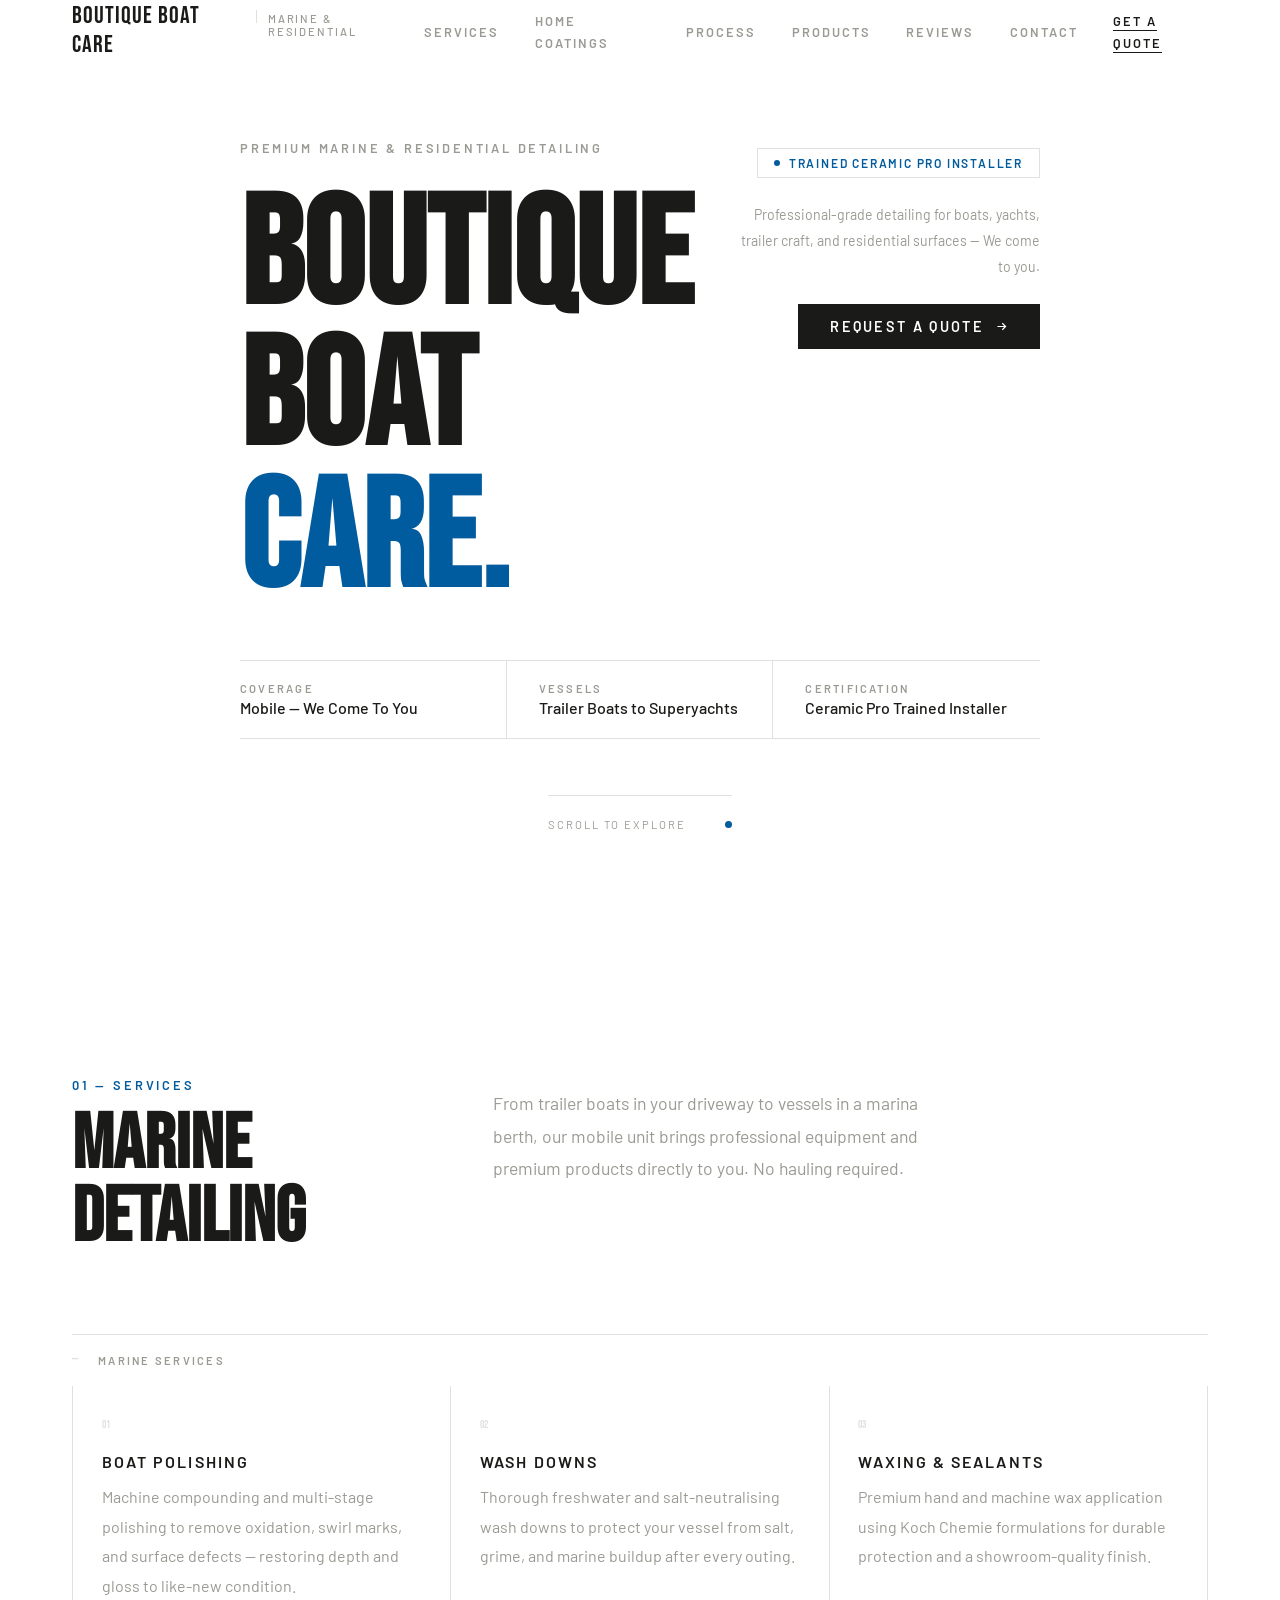
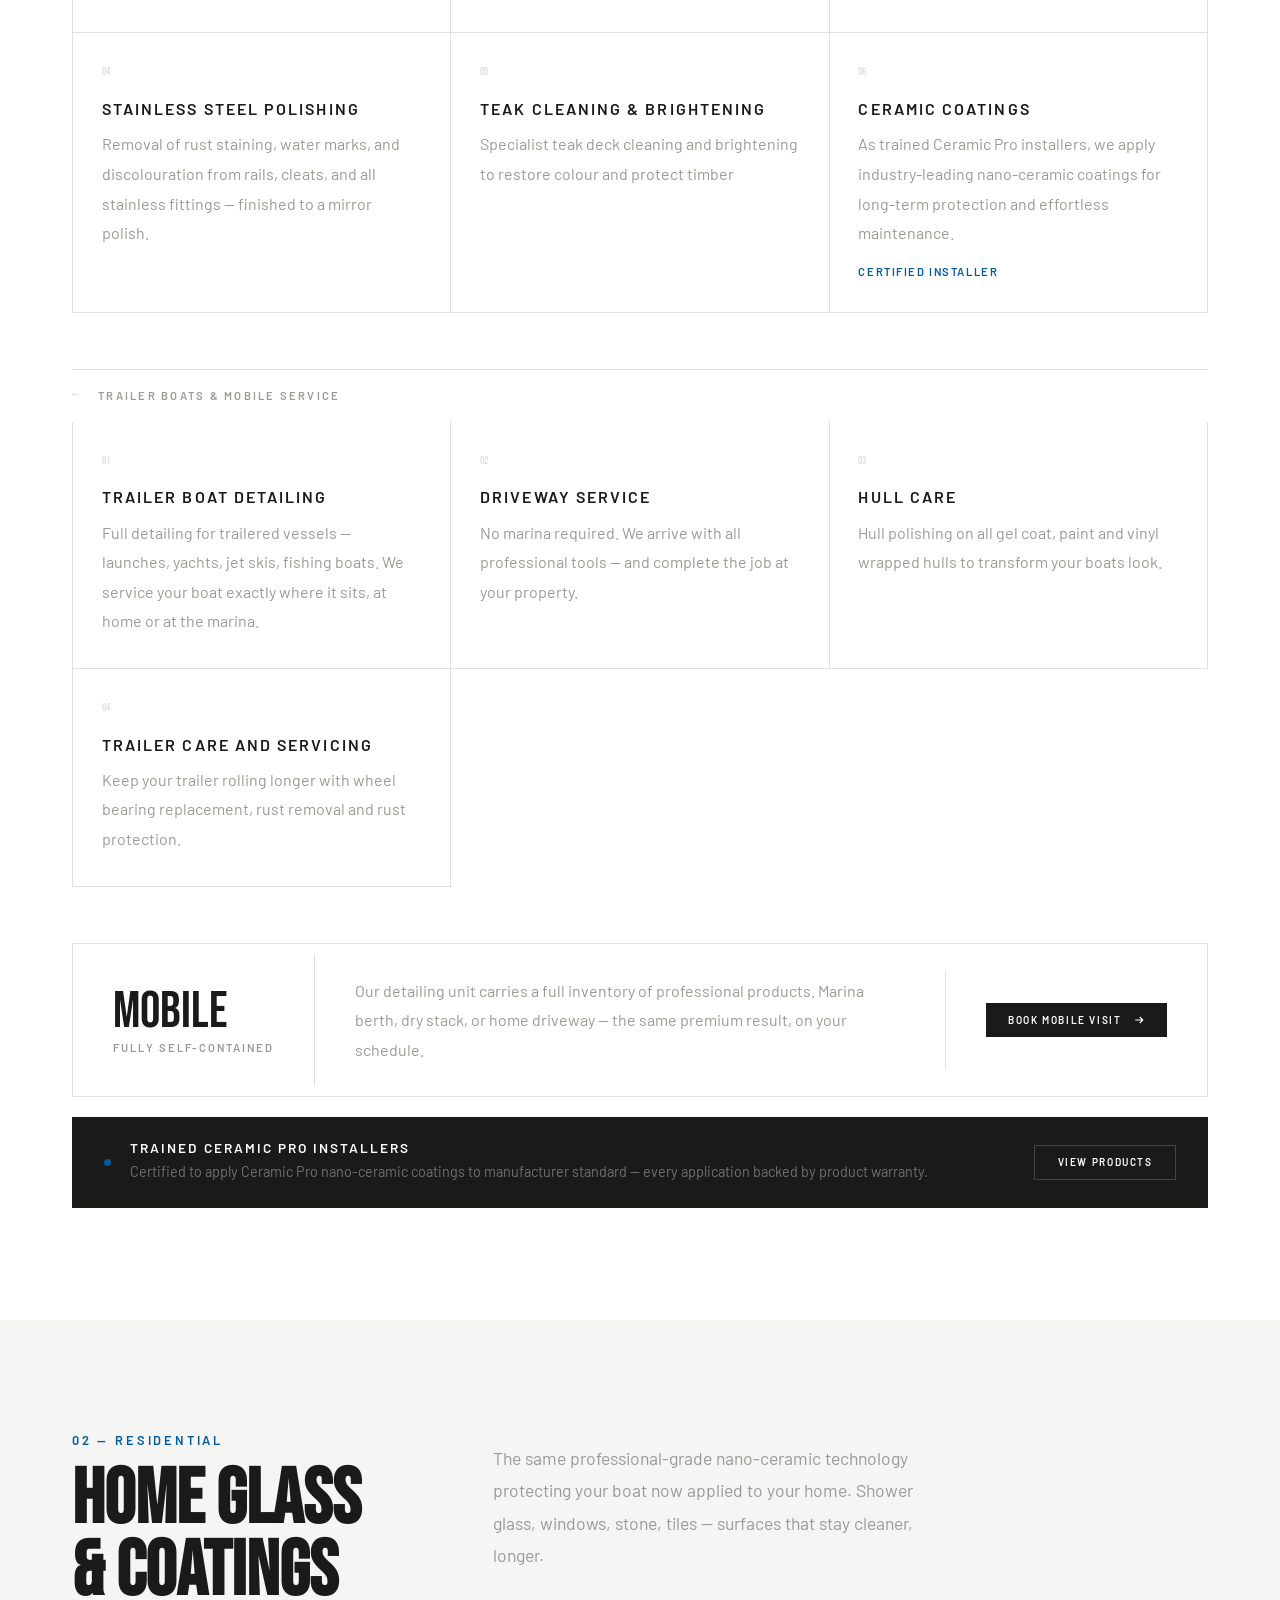
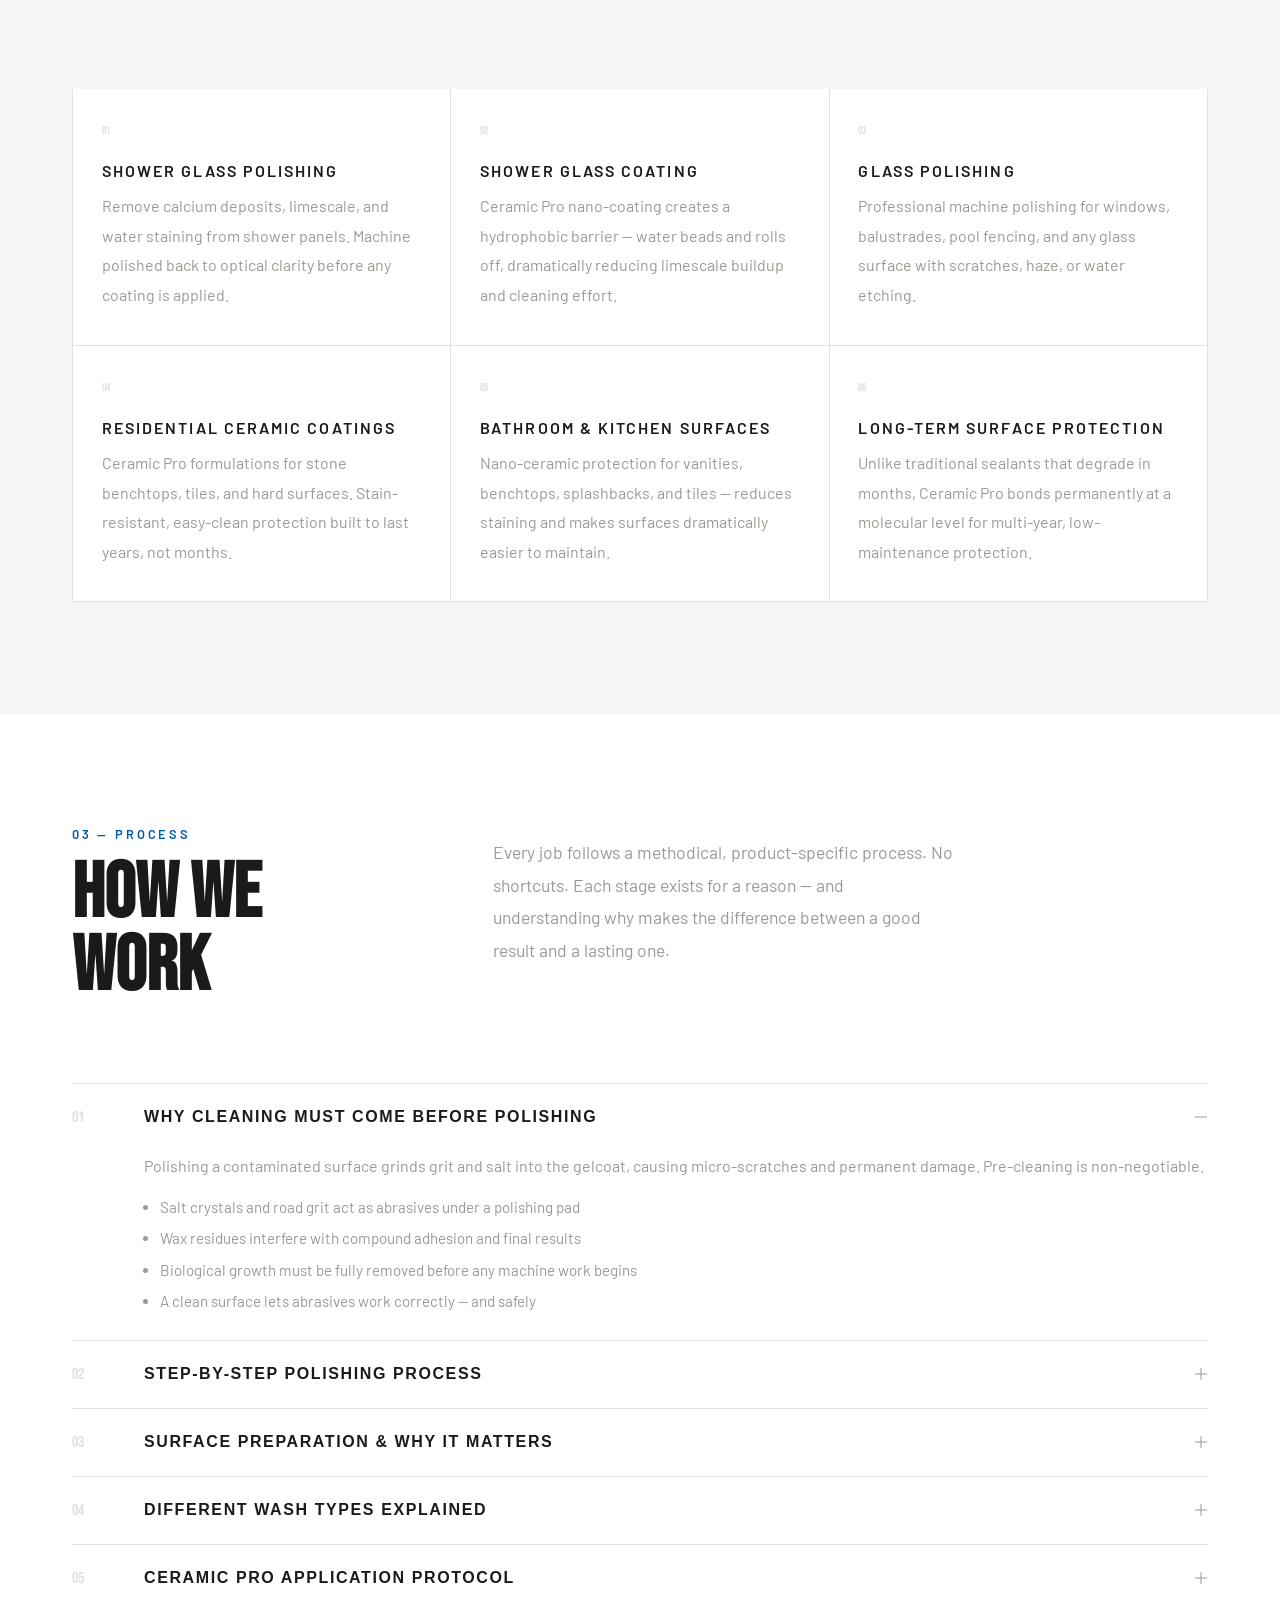
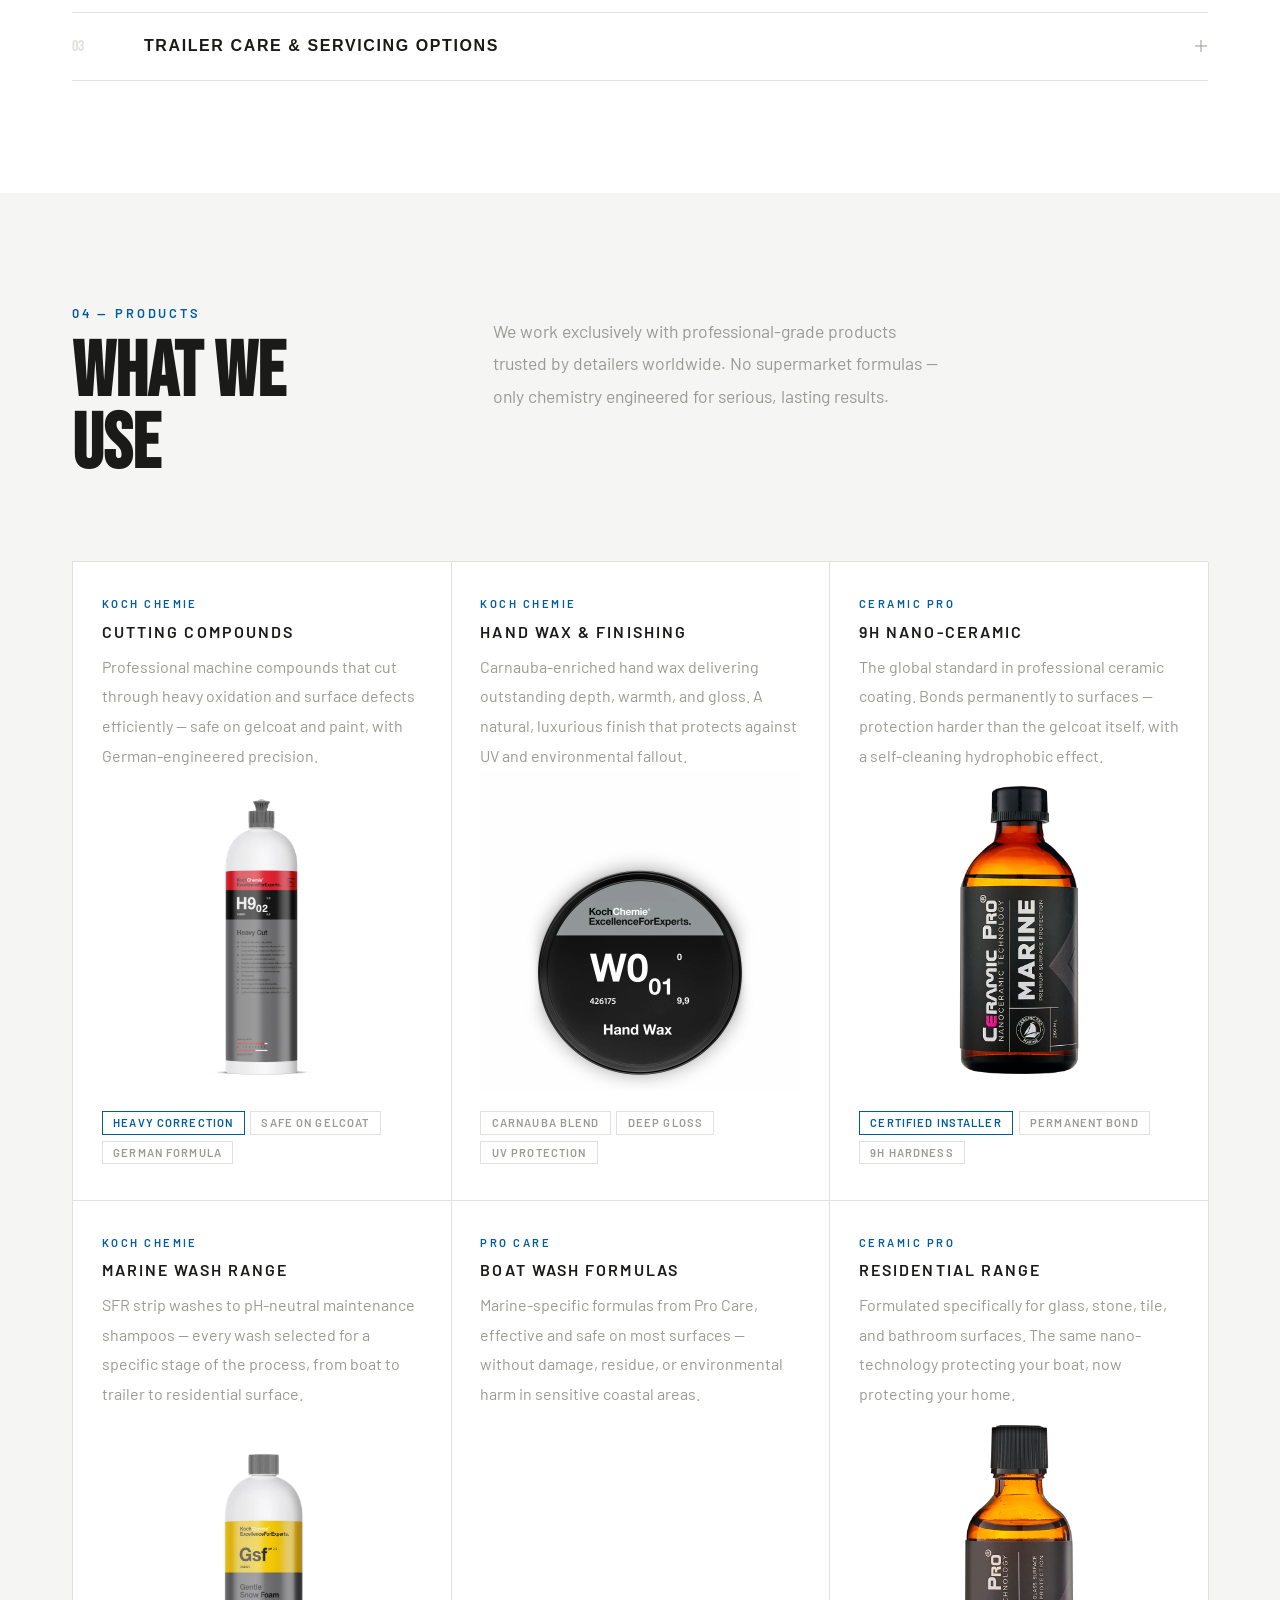
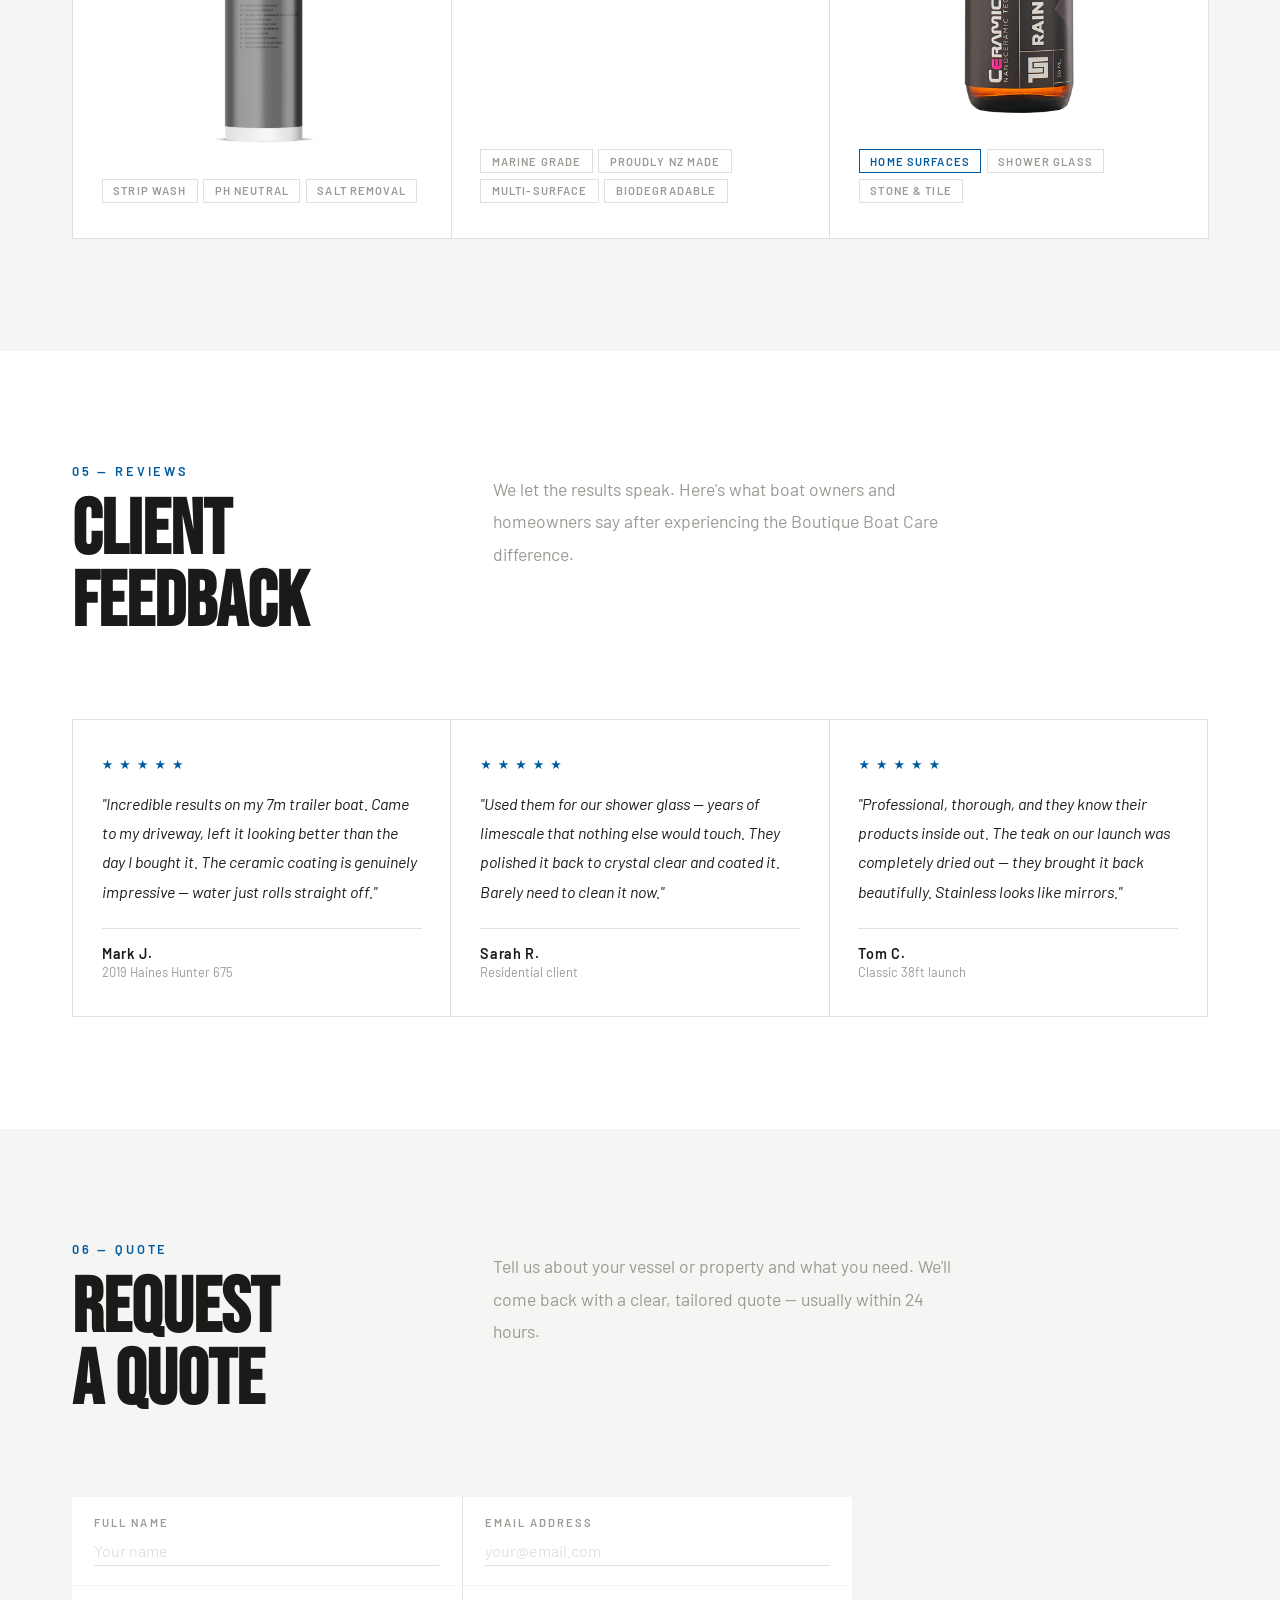
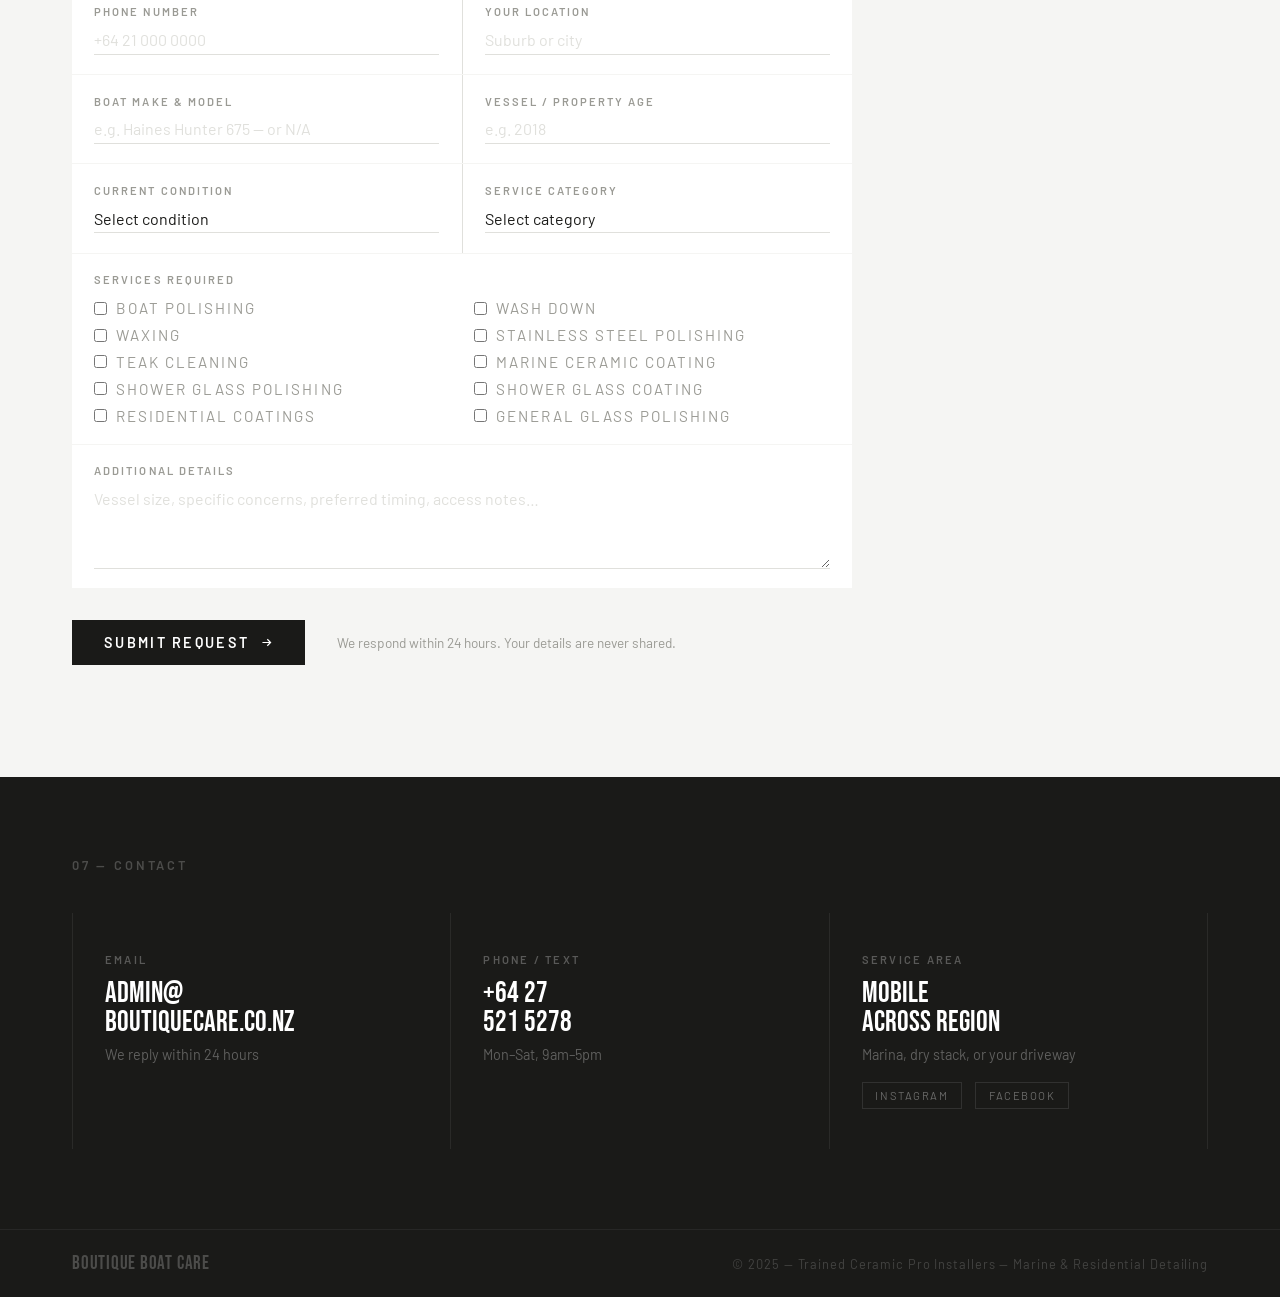
==== commit 79417fbb: "adding form submission with formspree" ====
--- a/index.html
+++ b/index.html
@@ -532,7 +532,7 @@
       </div>
     </div>
 
-    <form id="quoteForm" onsubmit="submitForm(event)" class="form-wrap reveal">
+    <form   action= "https://formspree.io/f/meepdooq" method="POST" id="quoteForm" class="form-wrap reveal">
       <div class="form-row">
         <div class="f-group">
           <label>Full Name</label>
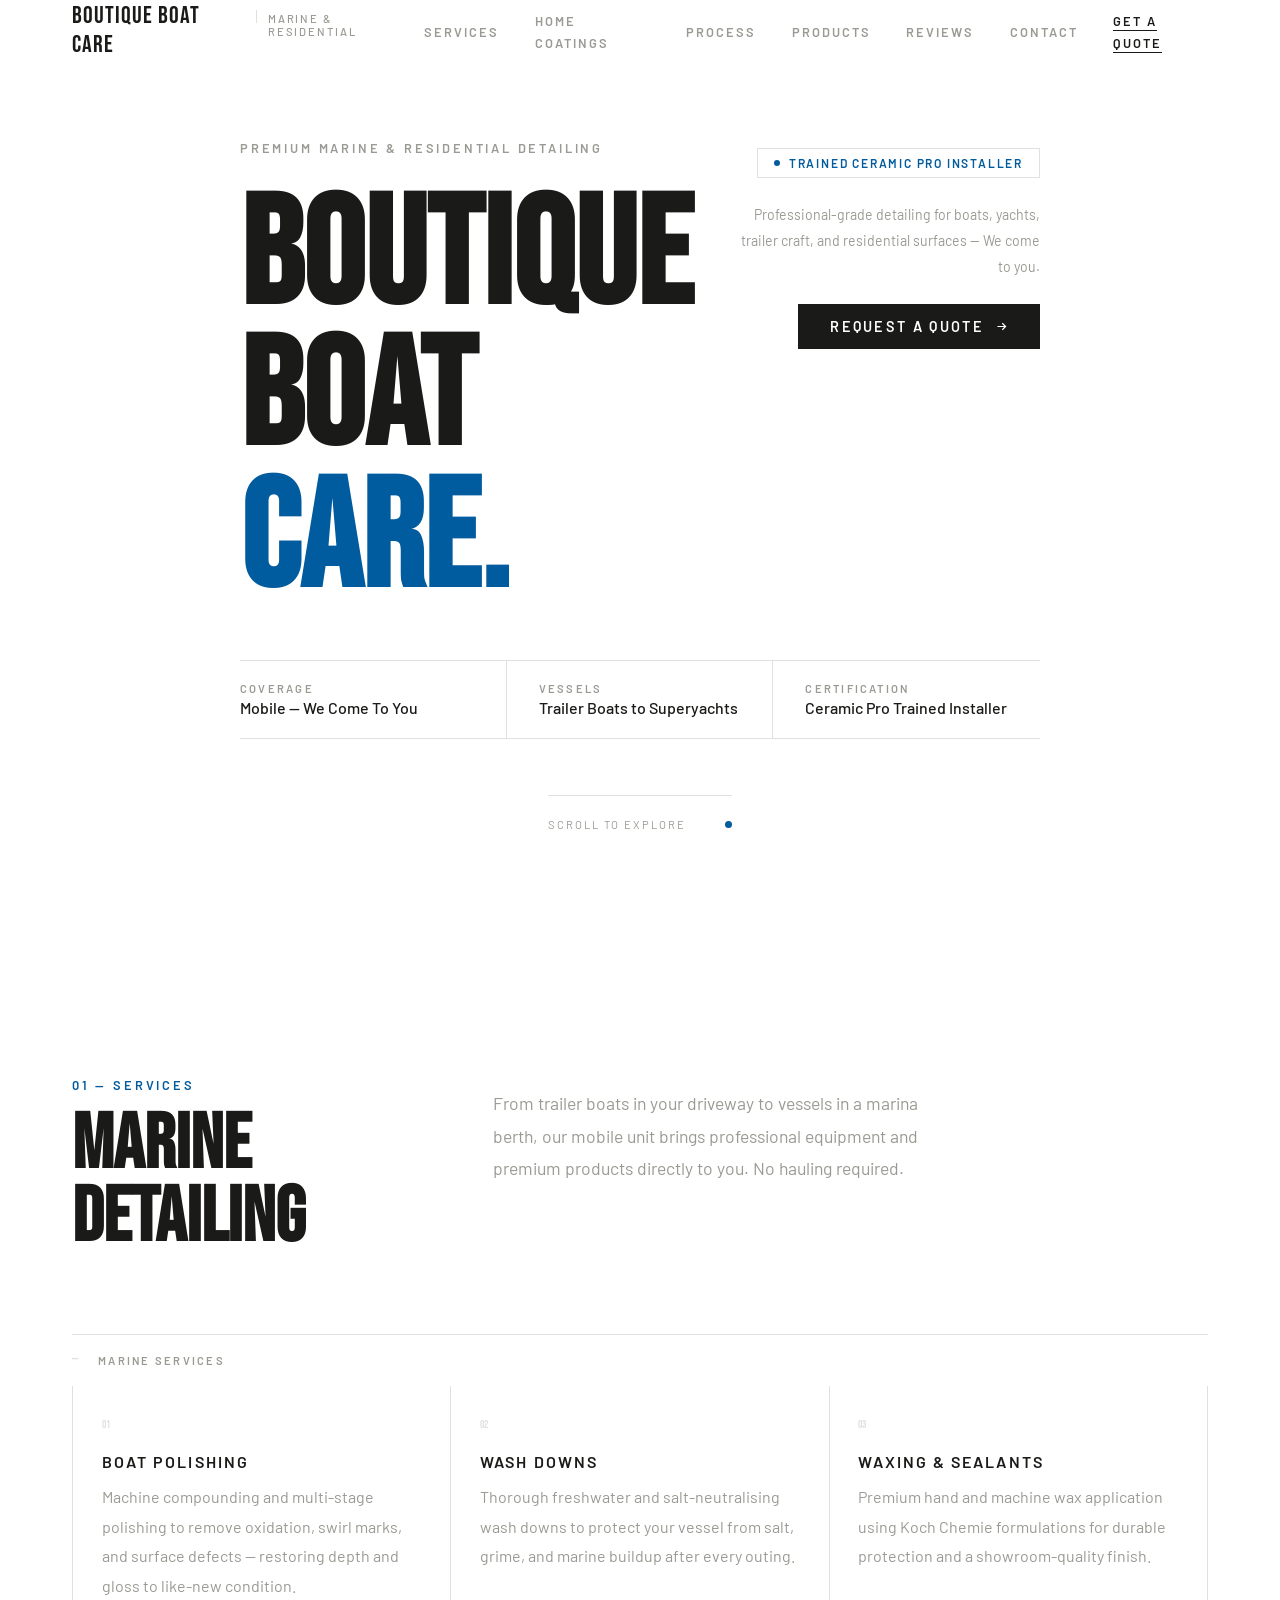
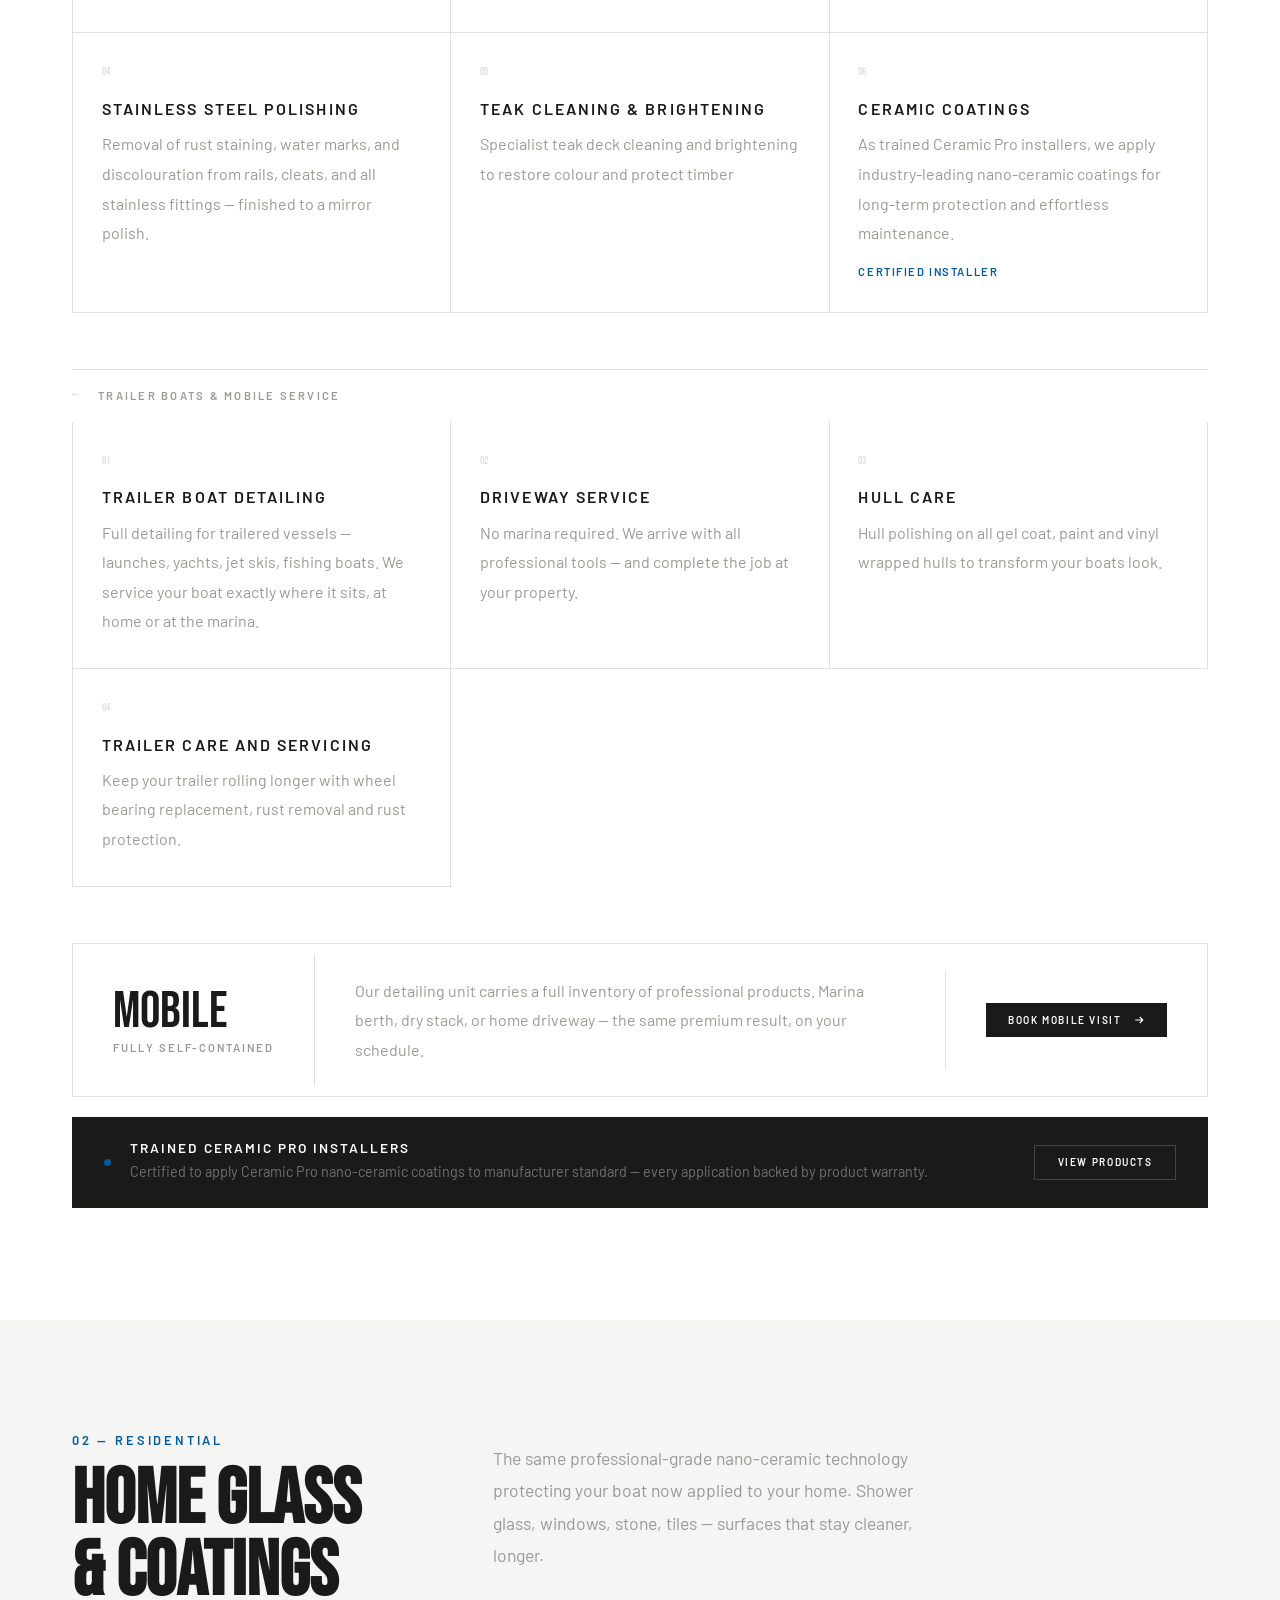
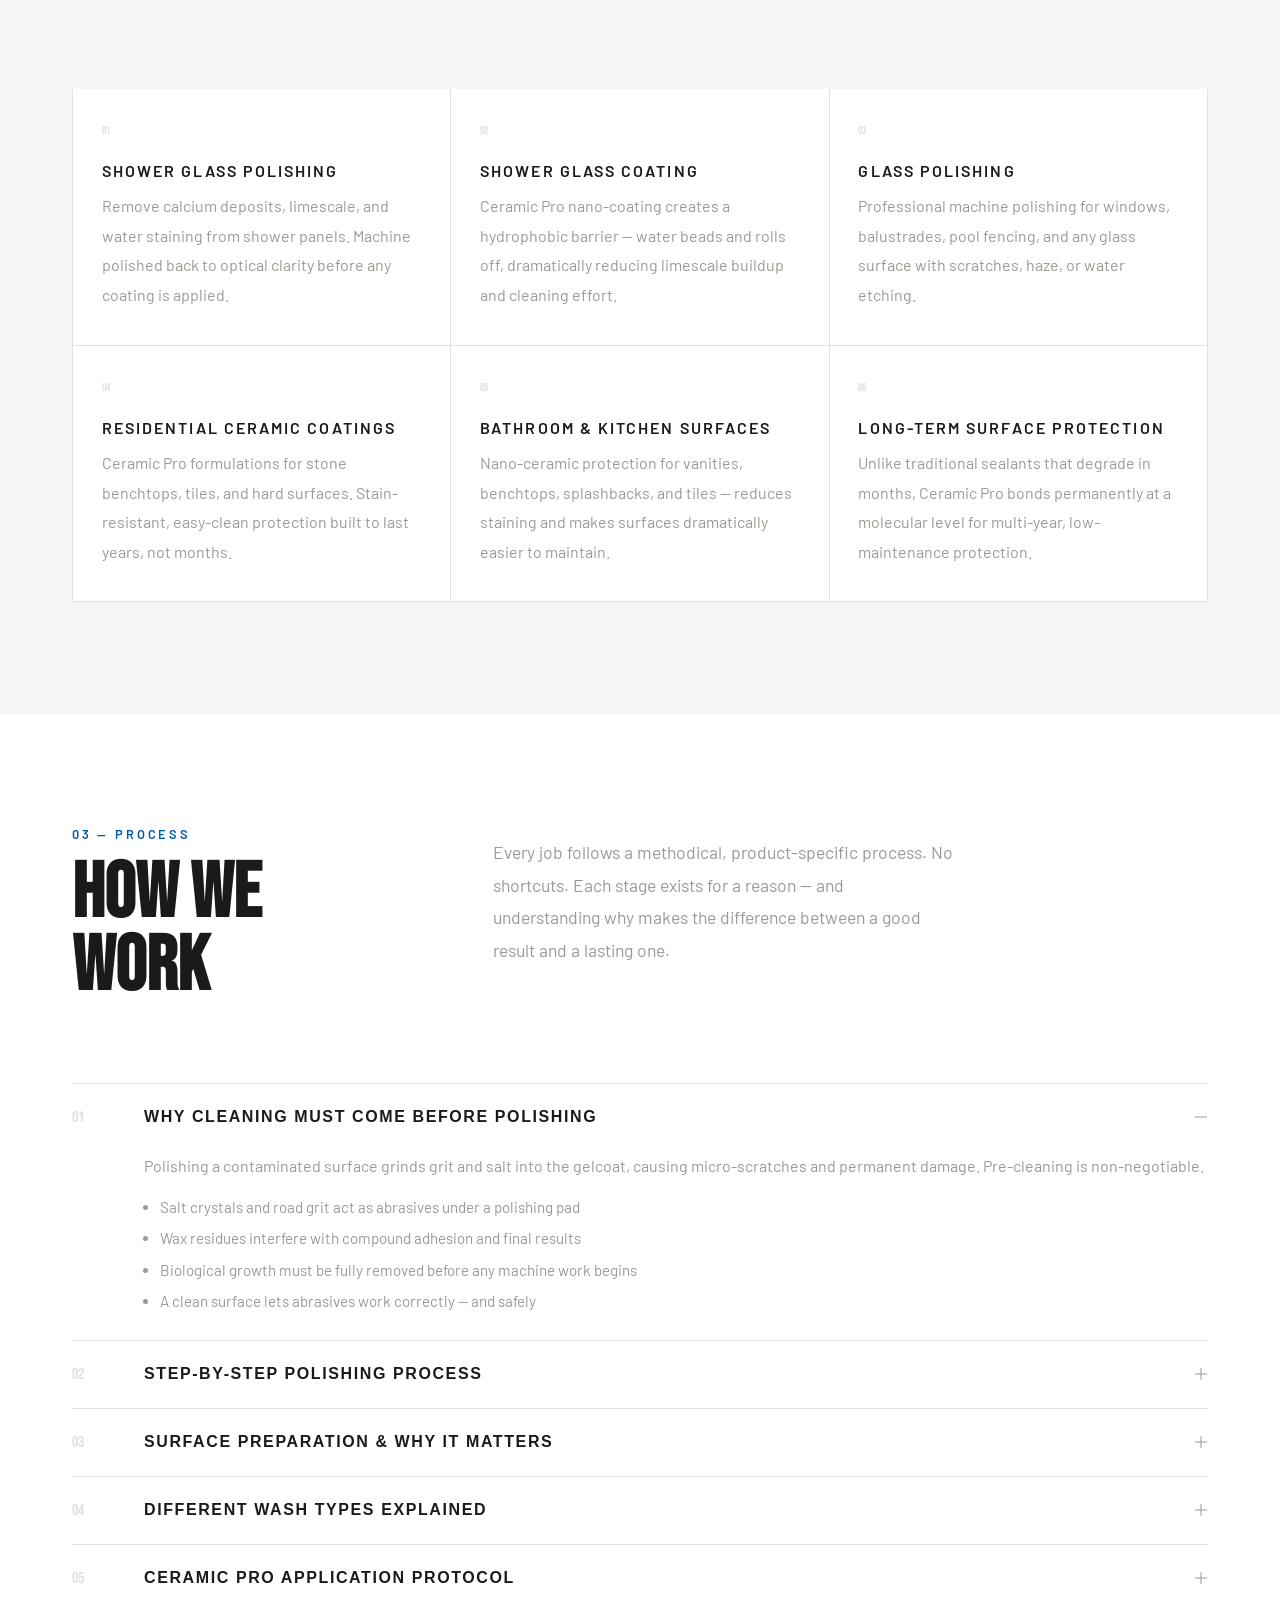
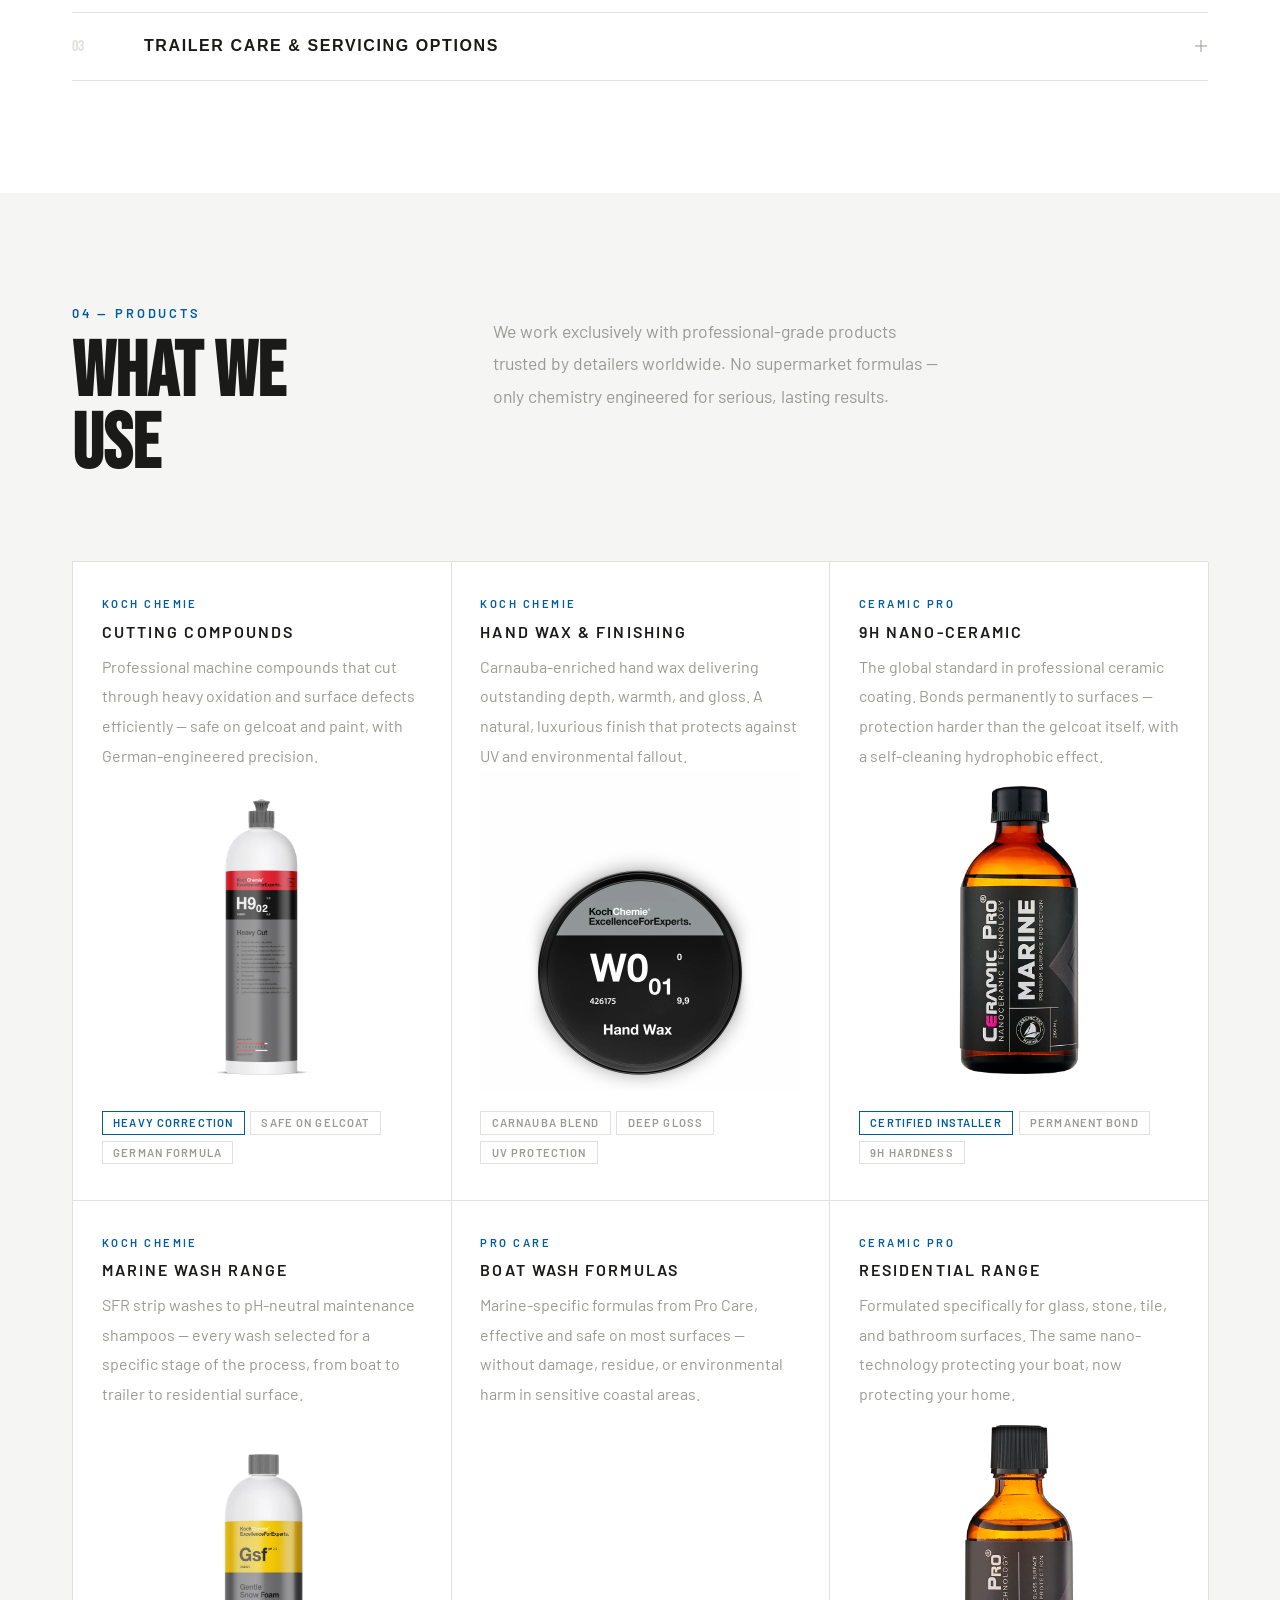
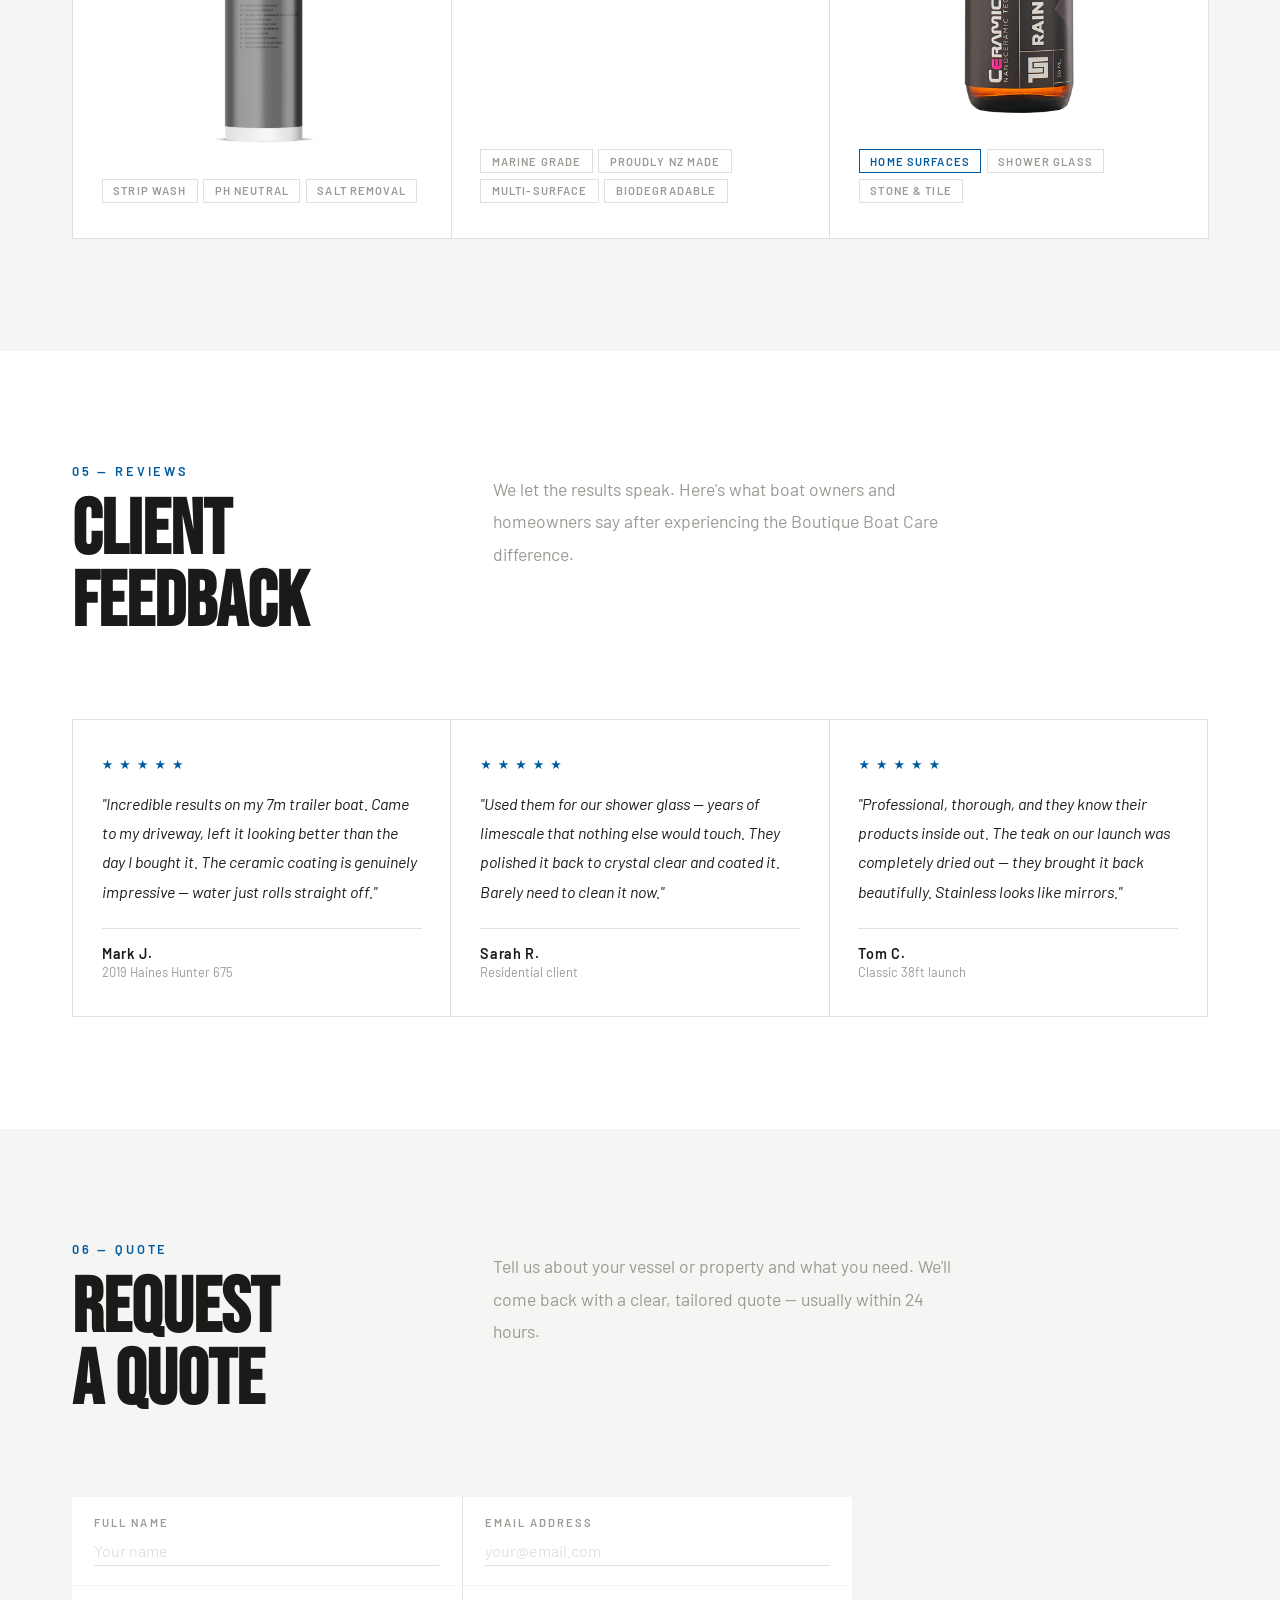
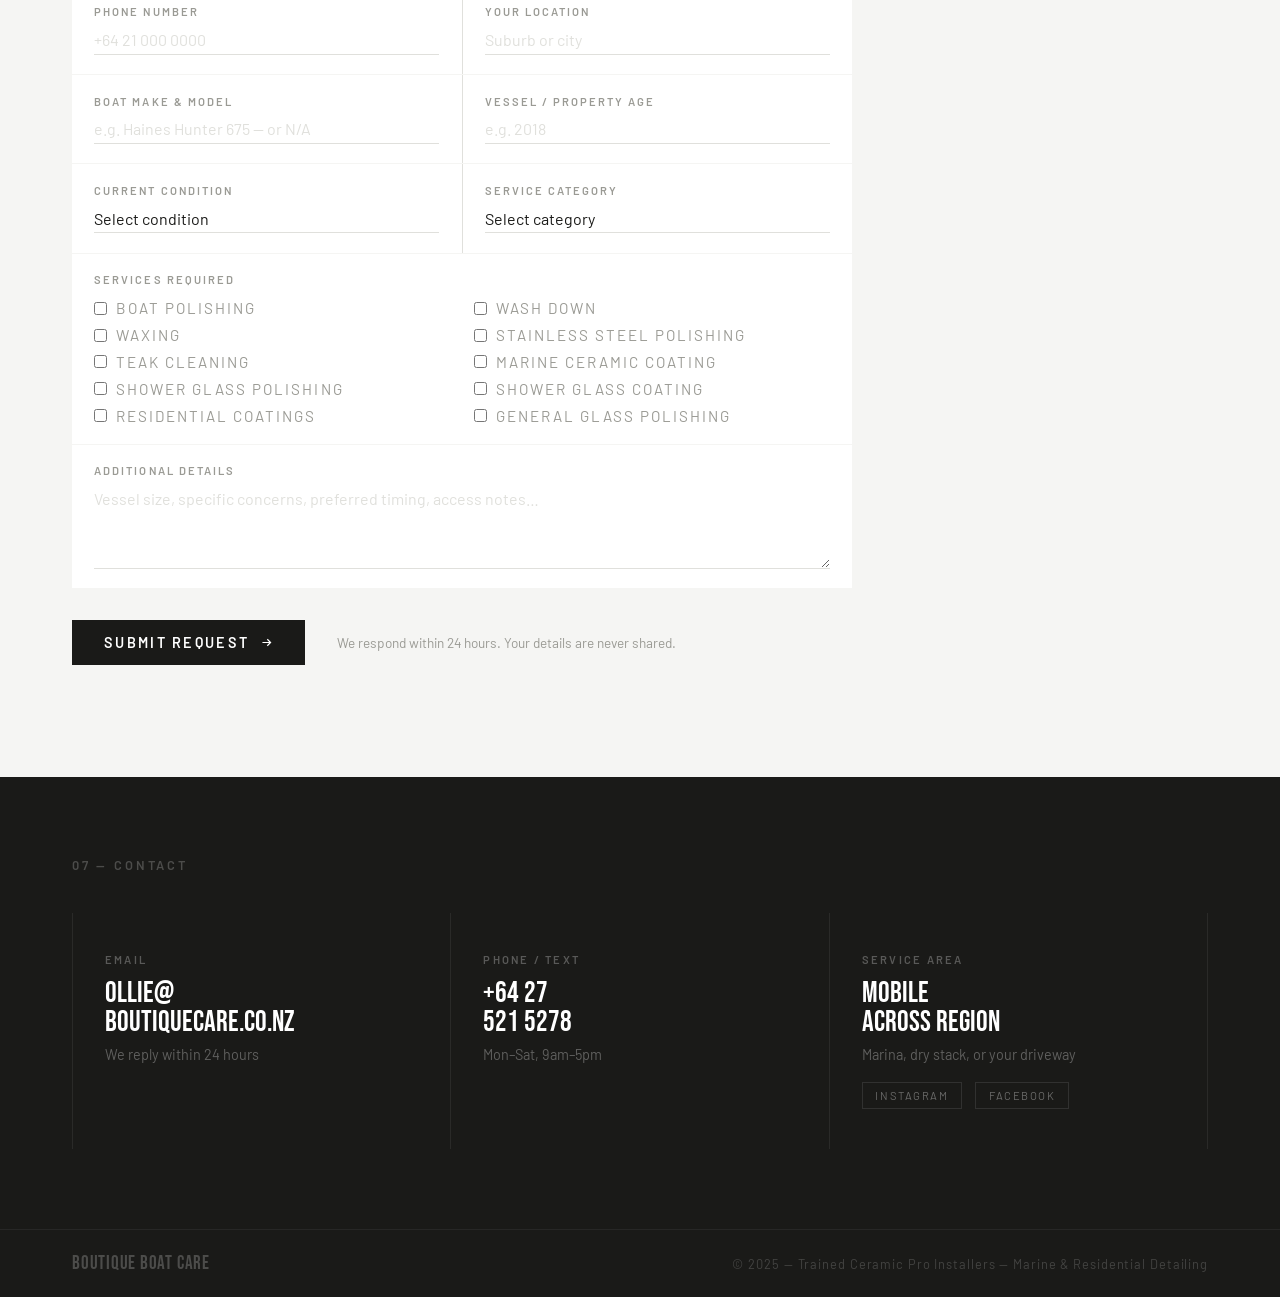
==== commit b47c349b: "email uodate" ====
--- a/index.html
+++ b/index.html
@@ -628,7 +628,7 @@
     <div class="contact-row">
       <div class="c-item reveal">
         <div class="c-lbl">Email</div>
-        <div class="c-val">admin@</div>
+        <div class="c-val">ollie@</div>
         <div class="c-val">boutiquecare.co.nz</div>
         <div class="c-sub">We reply within 24 hours</div>
       </div>
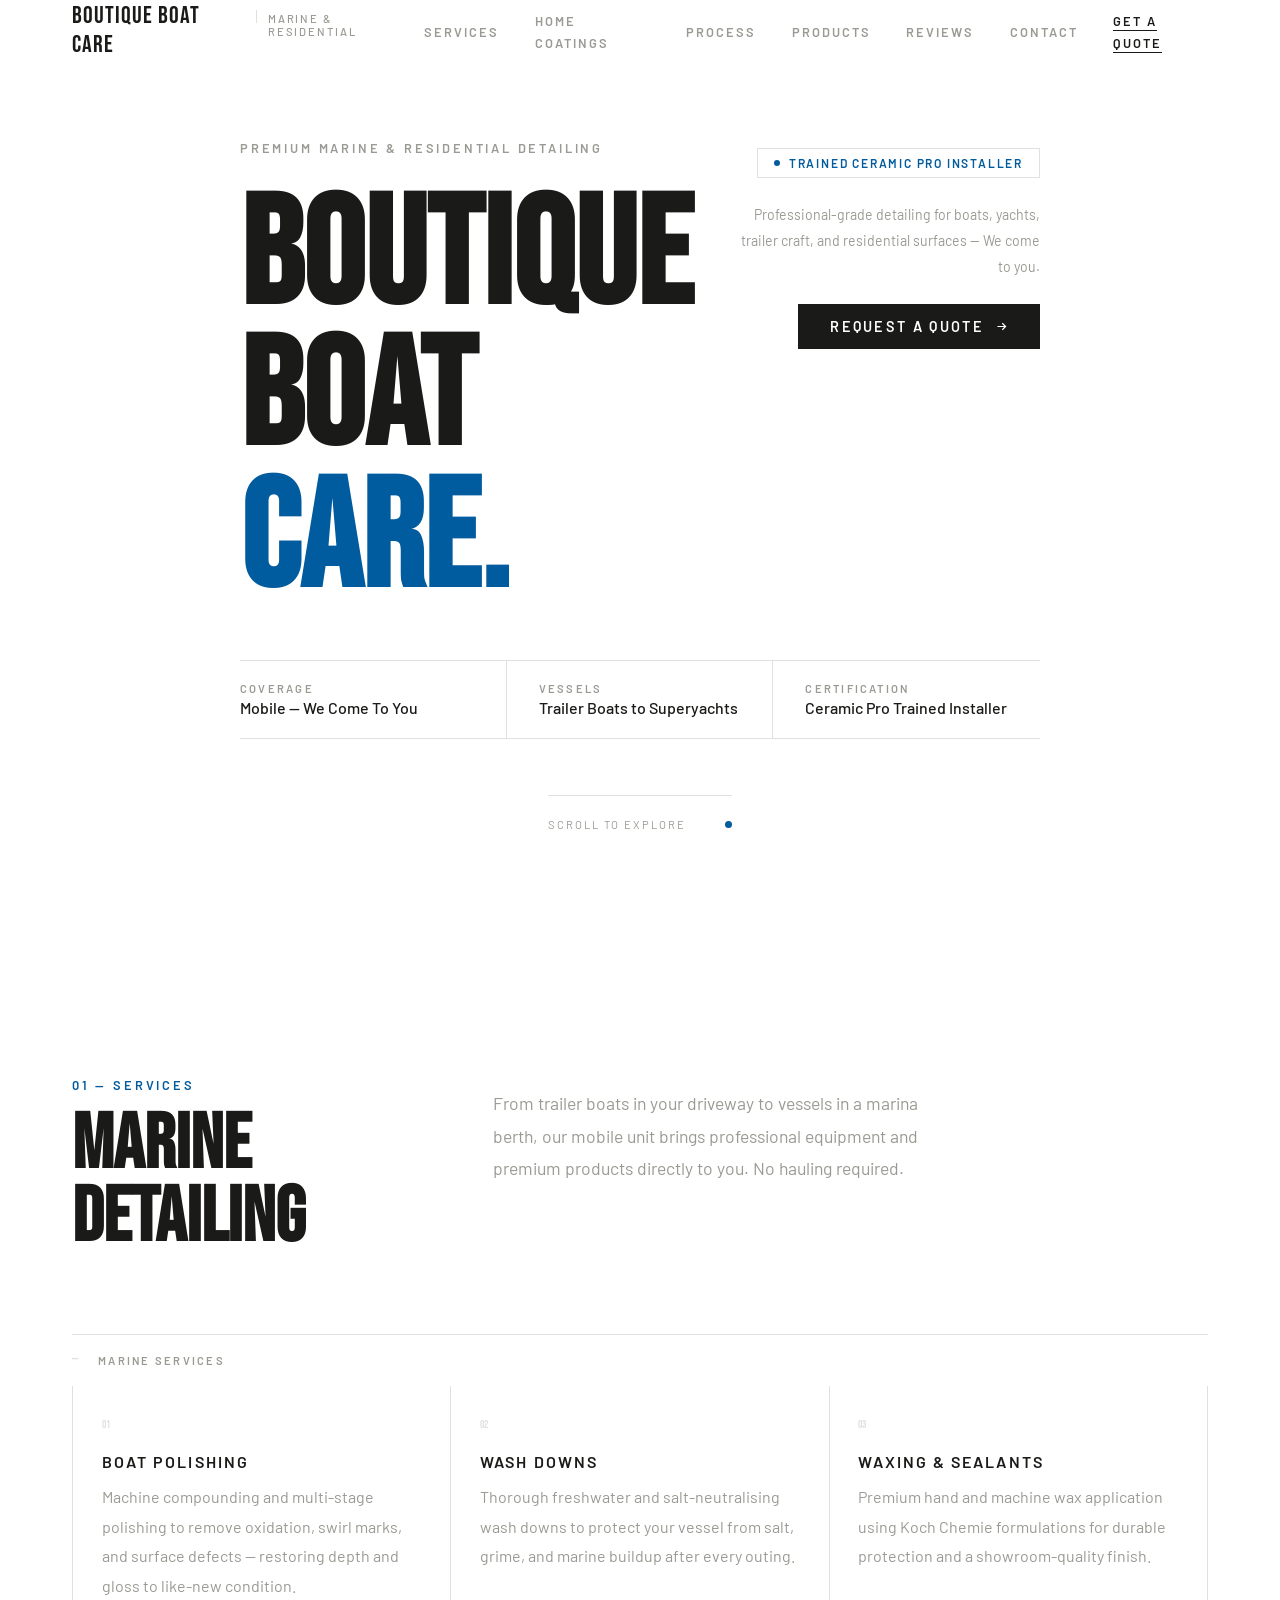
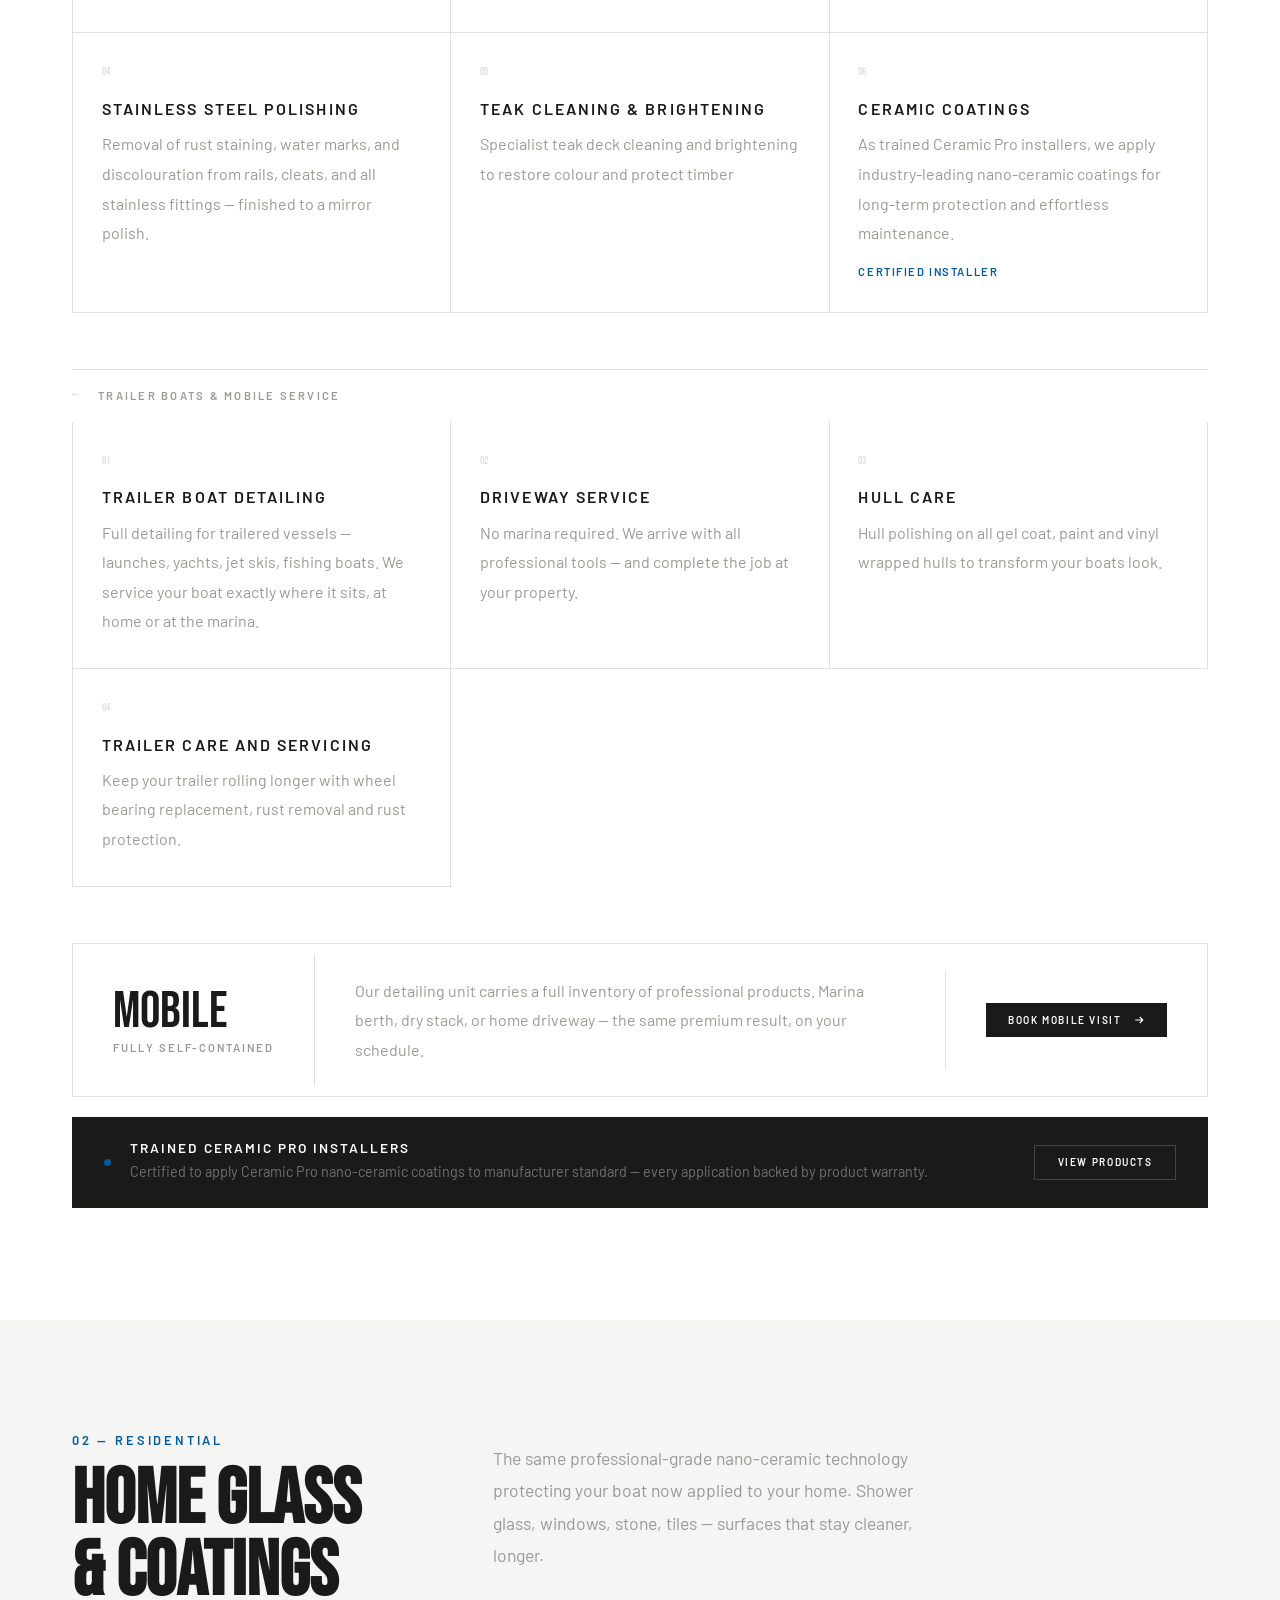
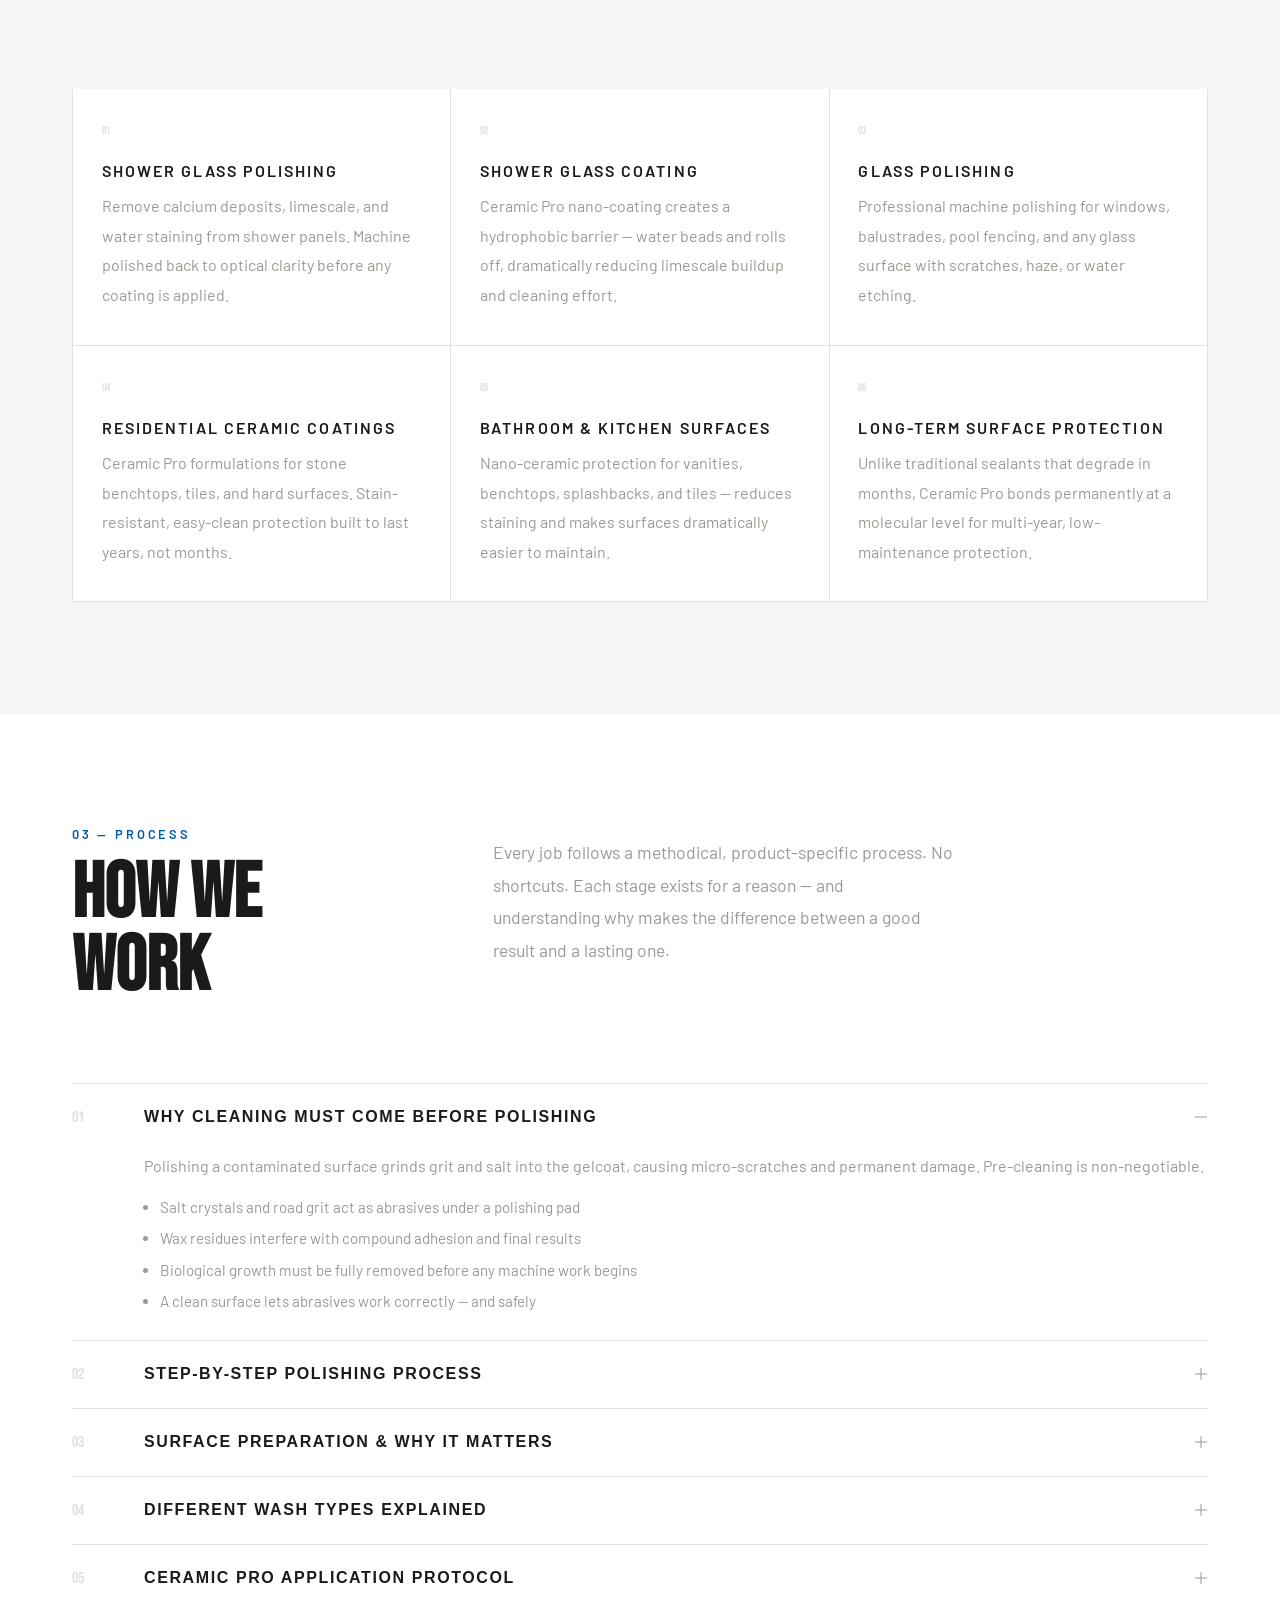
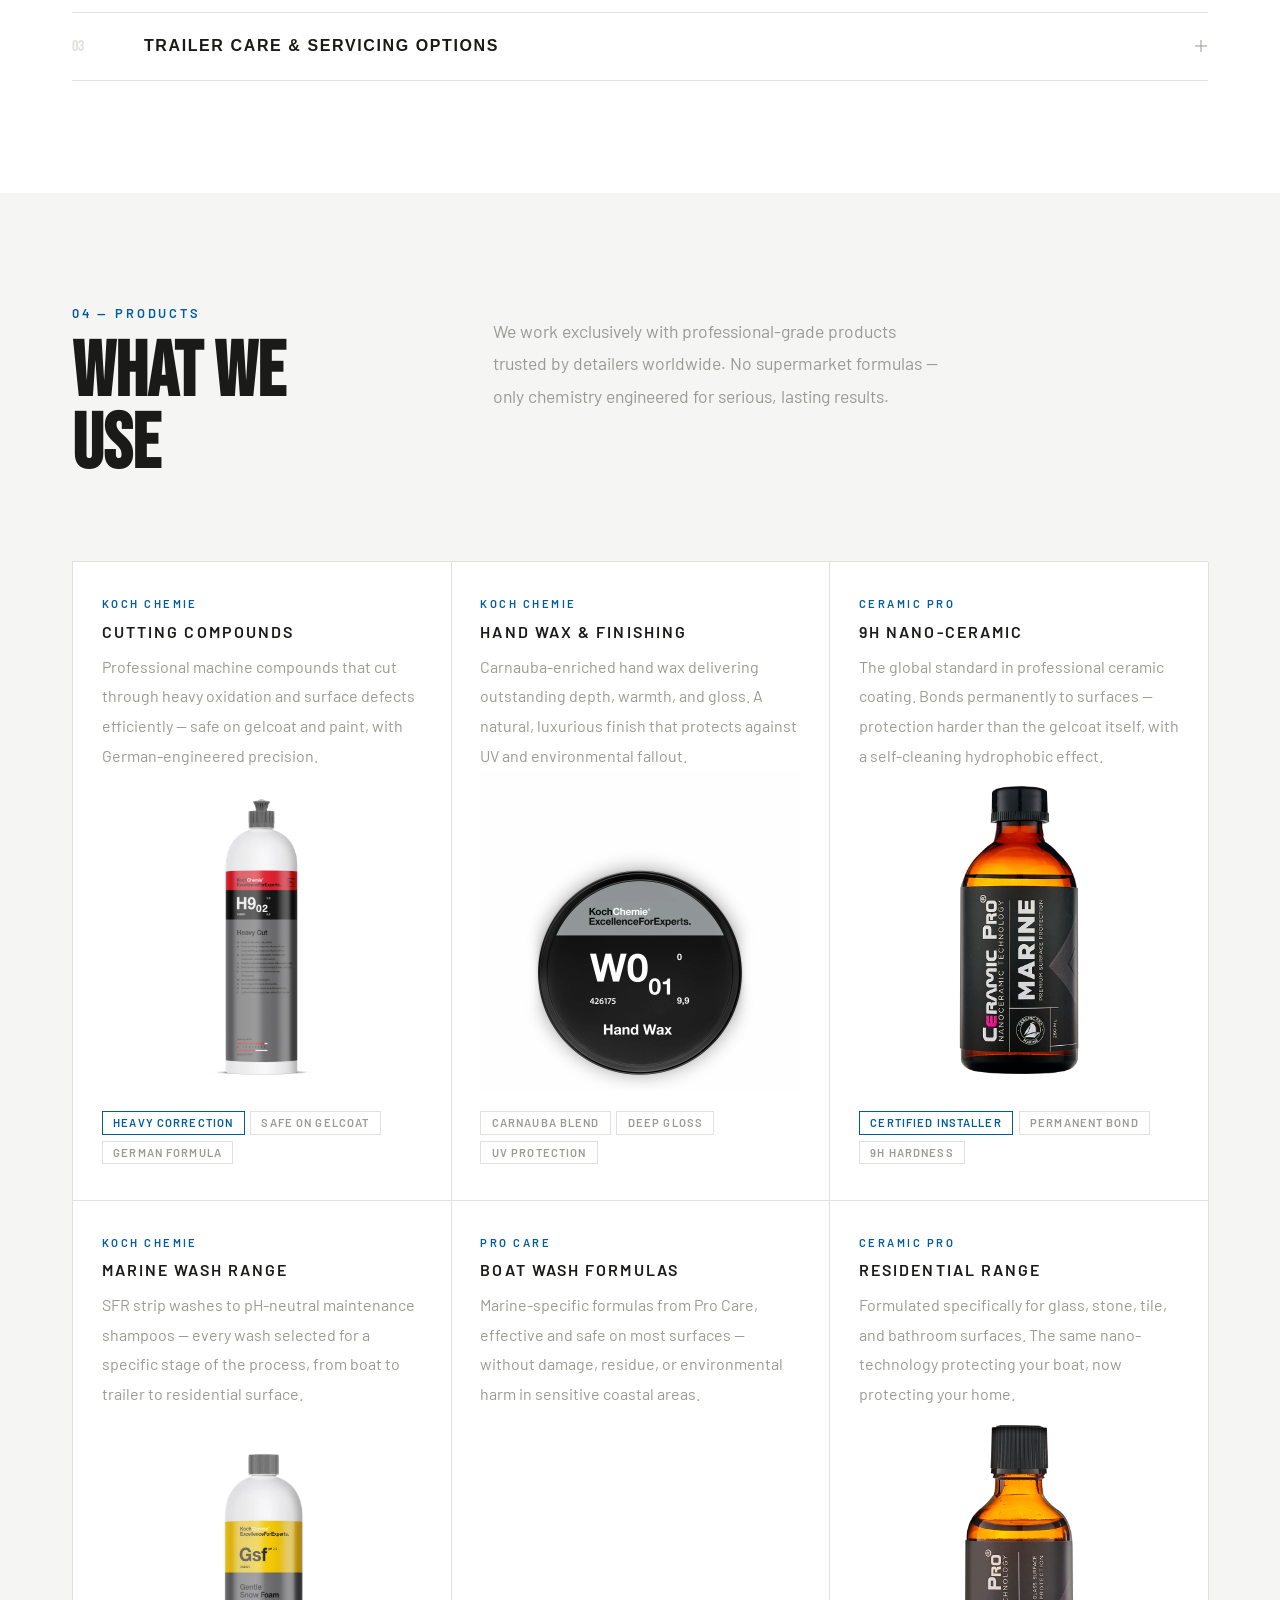
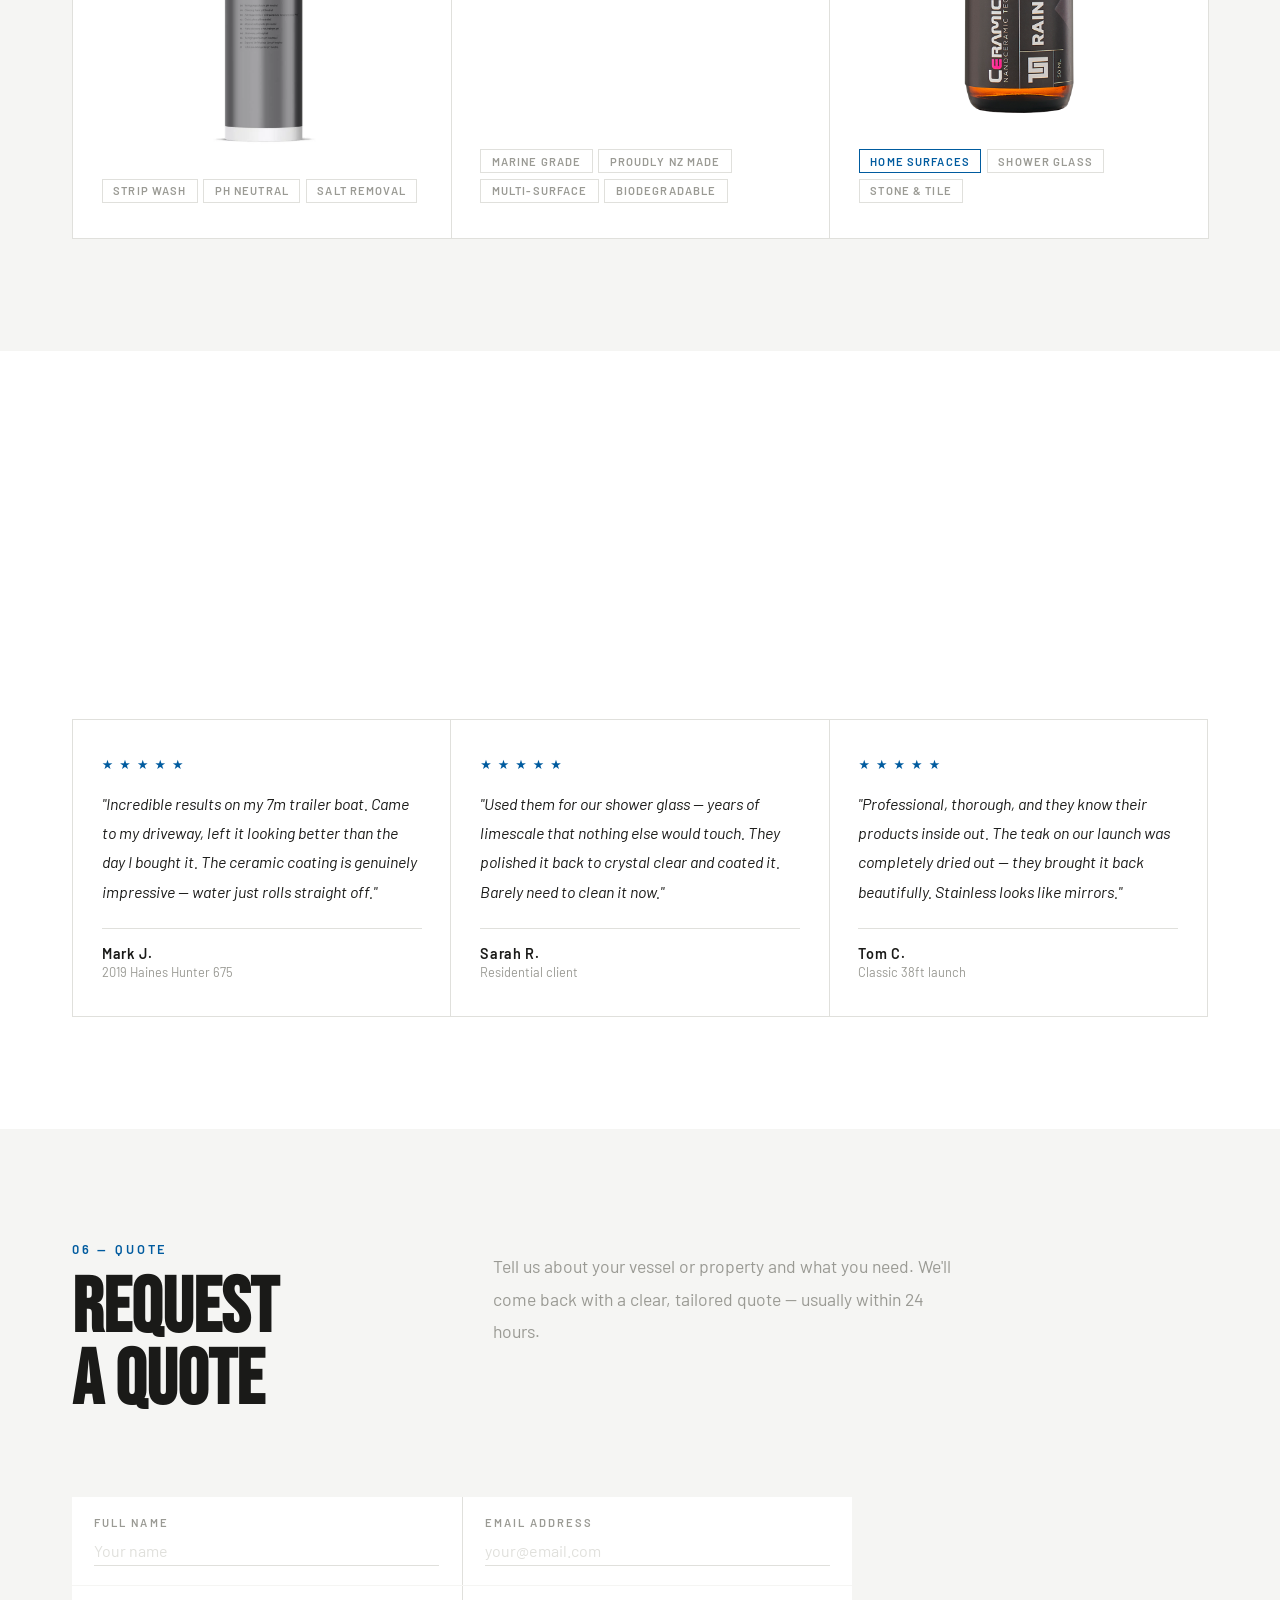
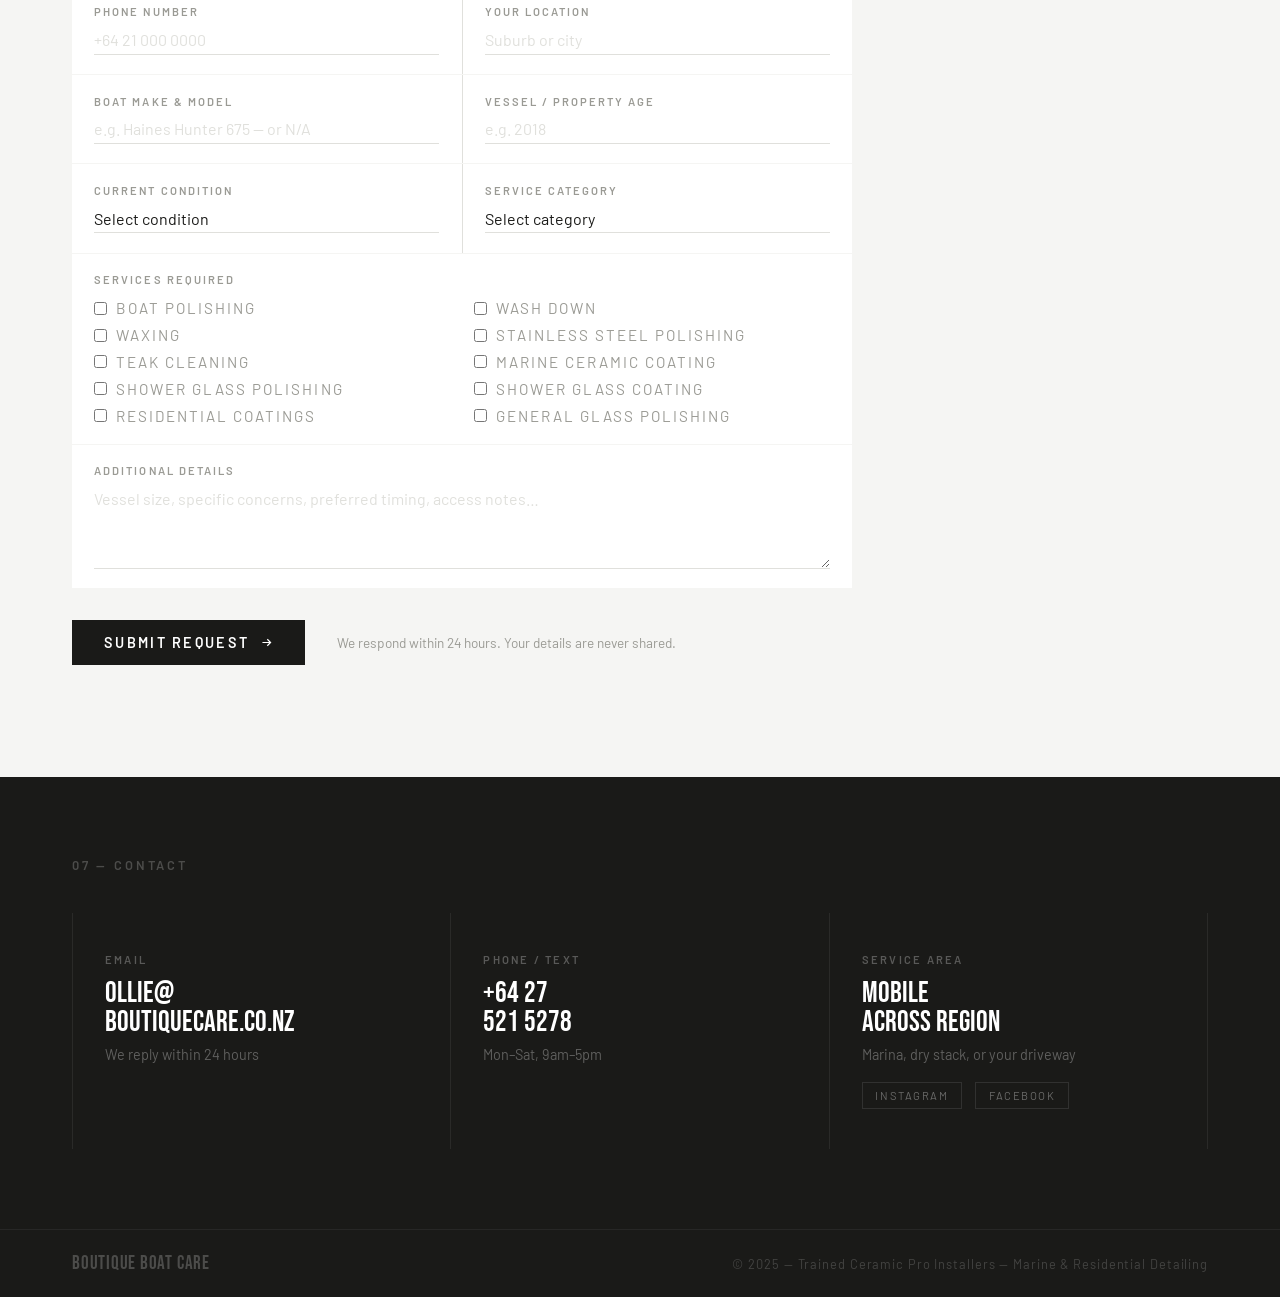
==== commit 3e2722f8: "email hyperlink" ====
--- a/index.html
+++ b/index.html
@@ -628,8 +628,8 @@
     <div class="contact-row">
       <div class="c-item reveal">
         <div class="c-lbl">Email</div>
-        <div class="c-val">ollie@</div>
-        <div class="c-val">boutiquecare.co.nz</div>
+        <div class="c-val"> <a href = "mailto:ollie@boutiquecare.co.nz">ollie@</a></div>
+        <div class="c-val"><a href = "mailto:ollie@boutiquecare.co.nz">boutiquecare.co.nz</a></div>
         <div class="c-sub">We reply within 24 hours</div>
       </div>
       <div class="c-item reveal d1">
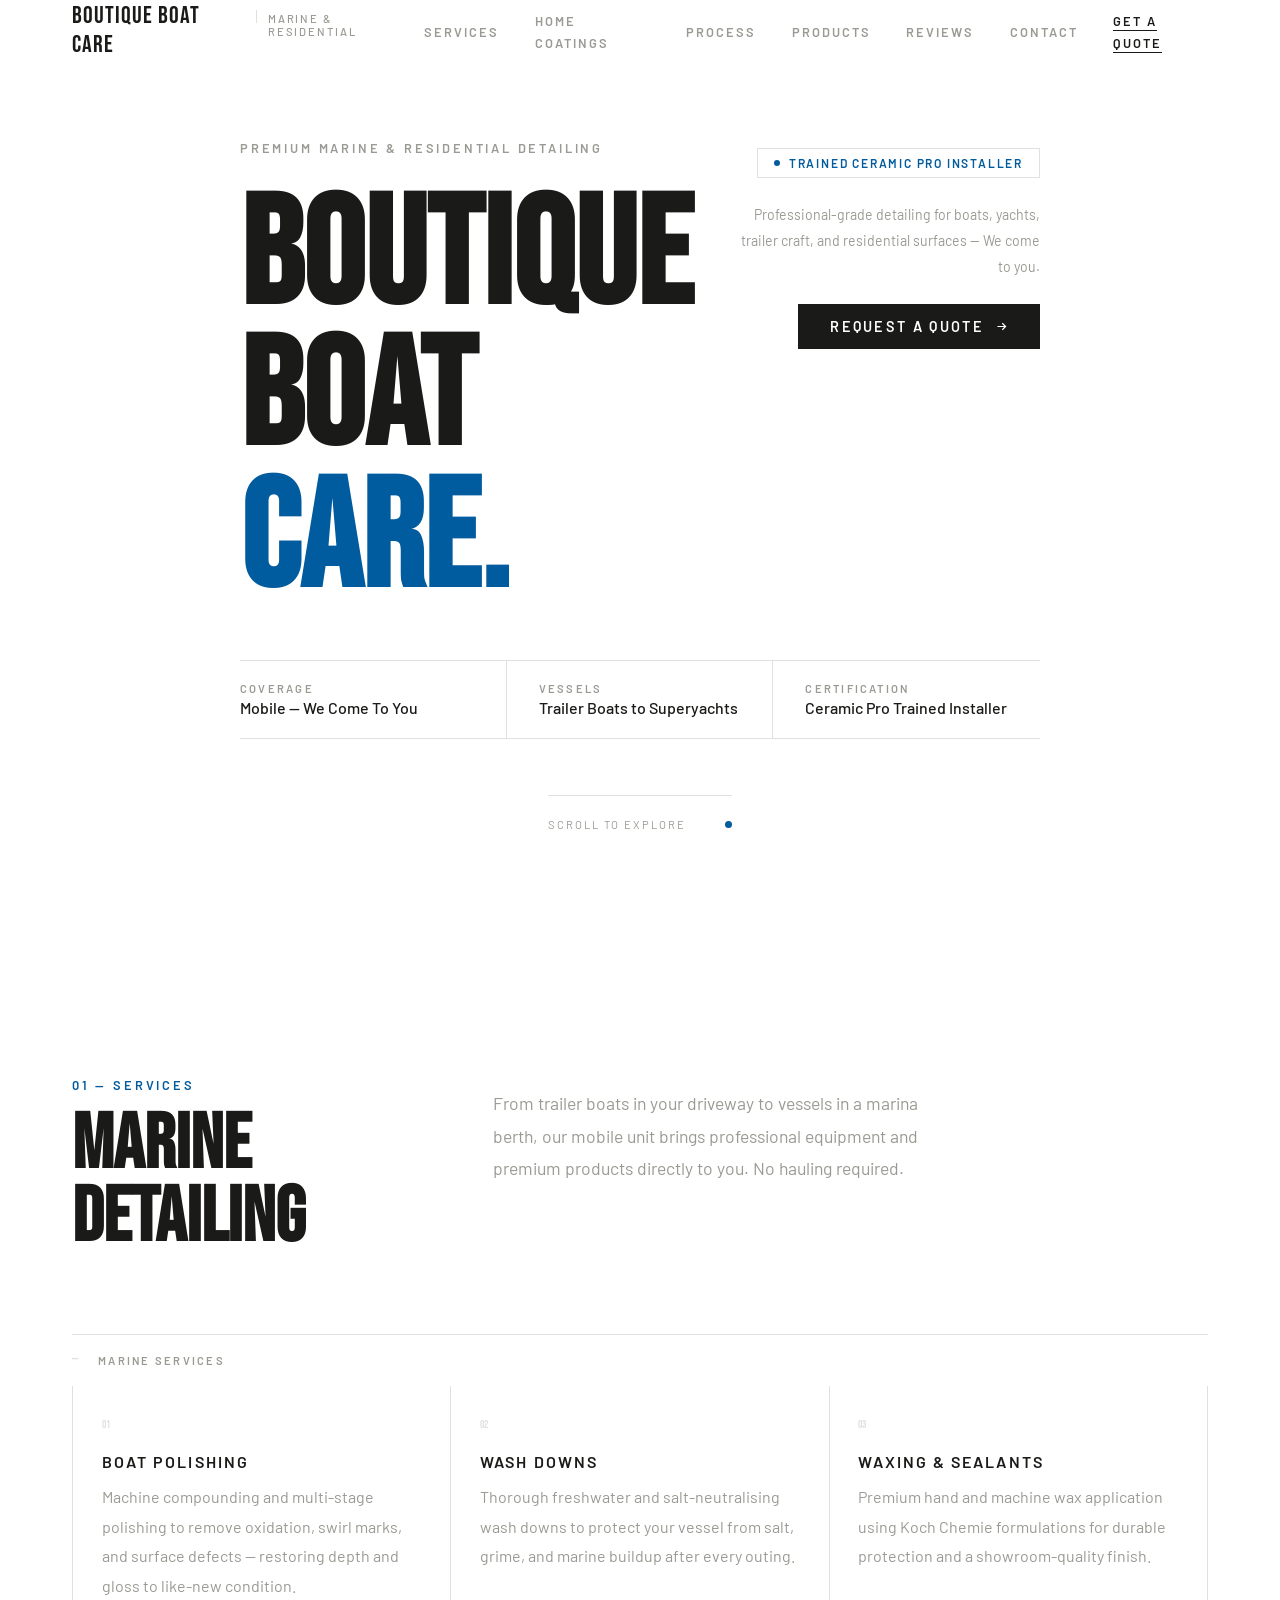
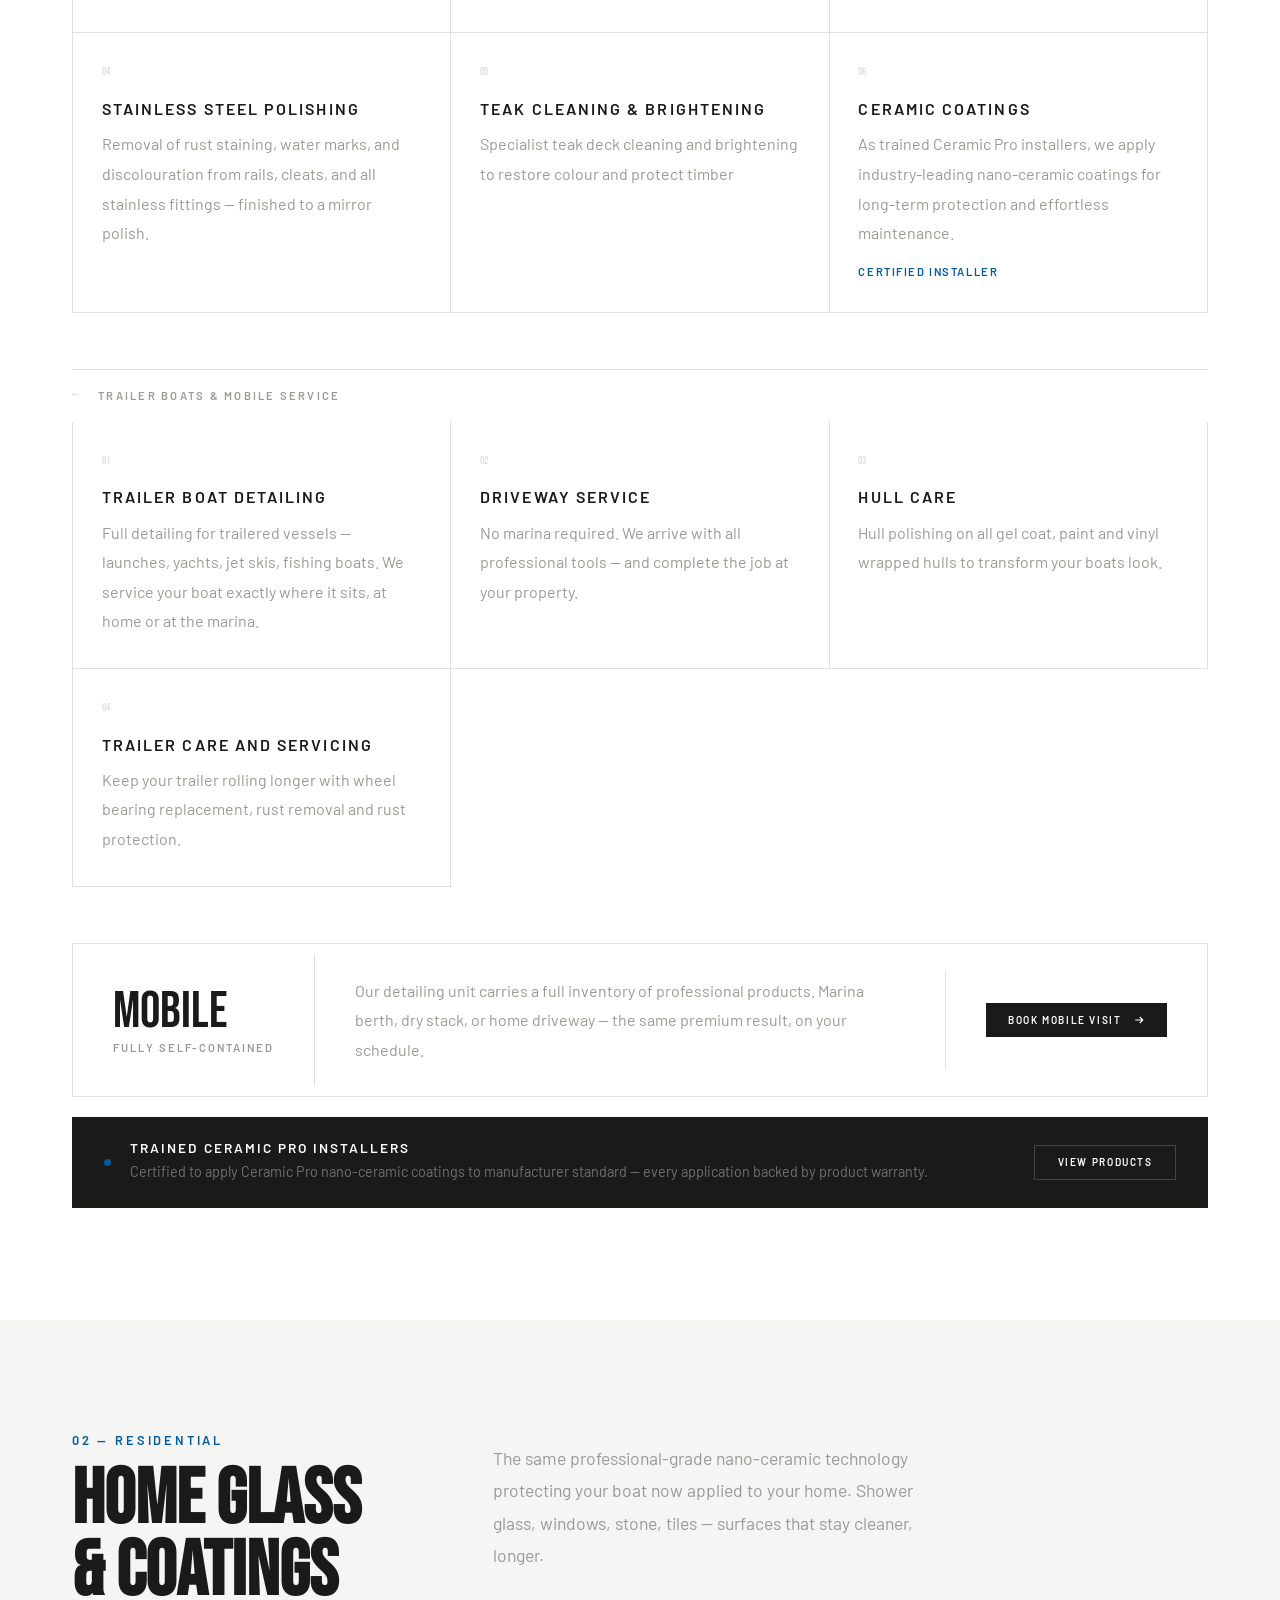
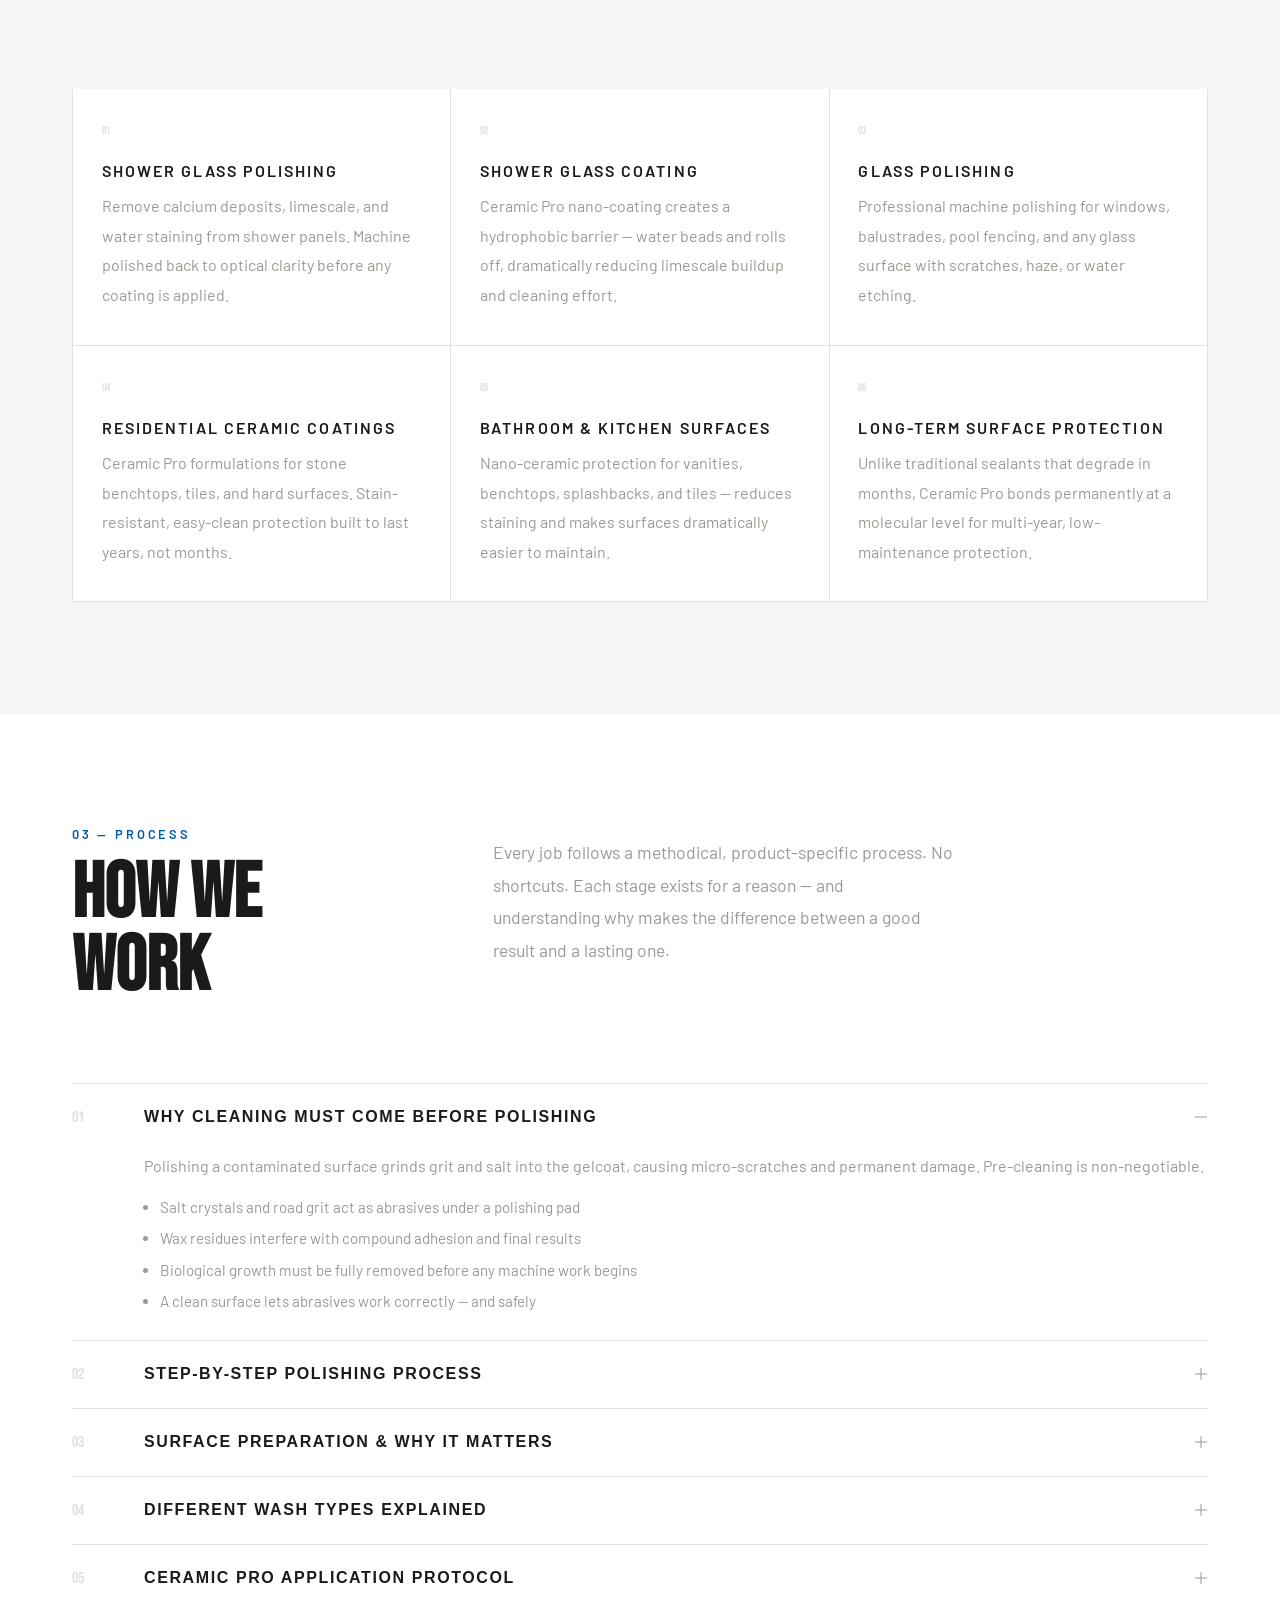
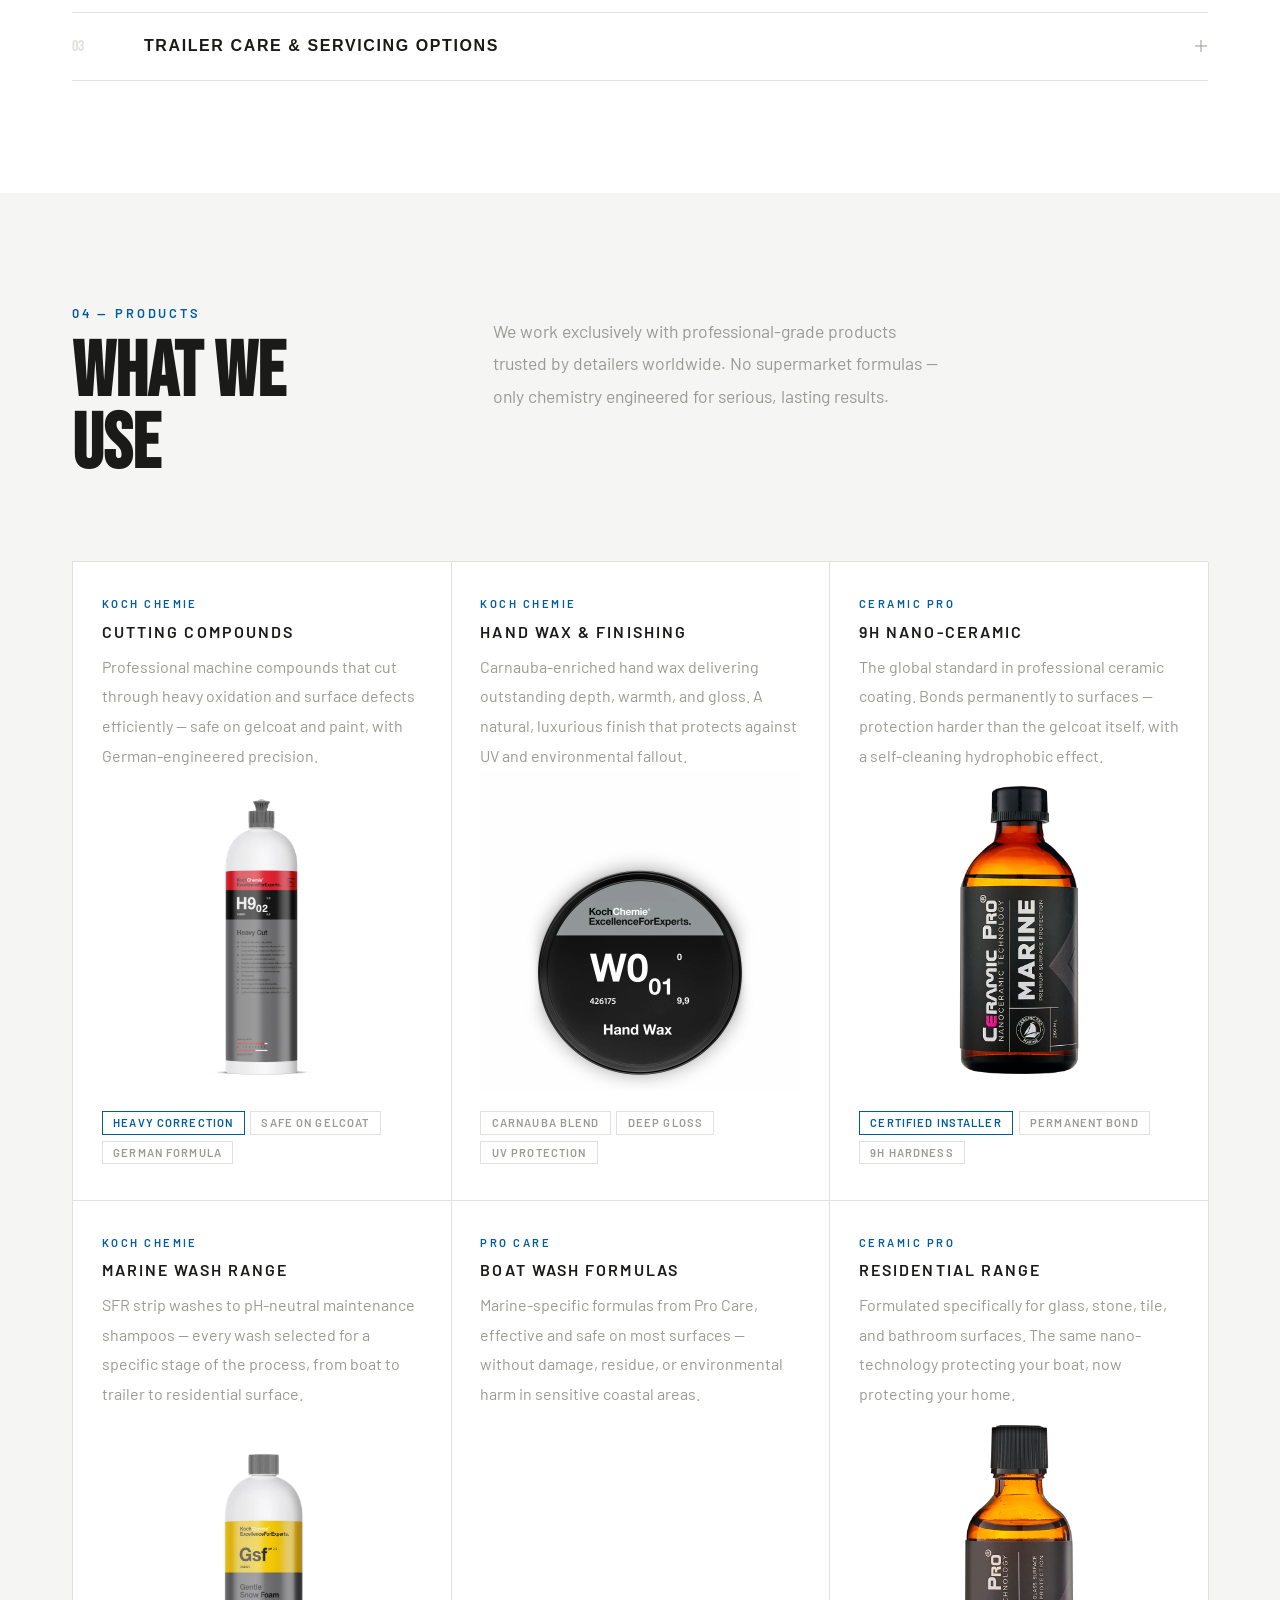
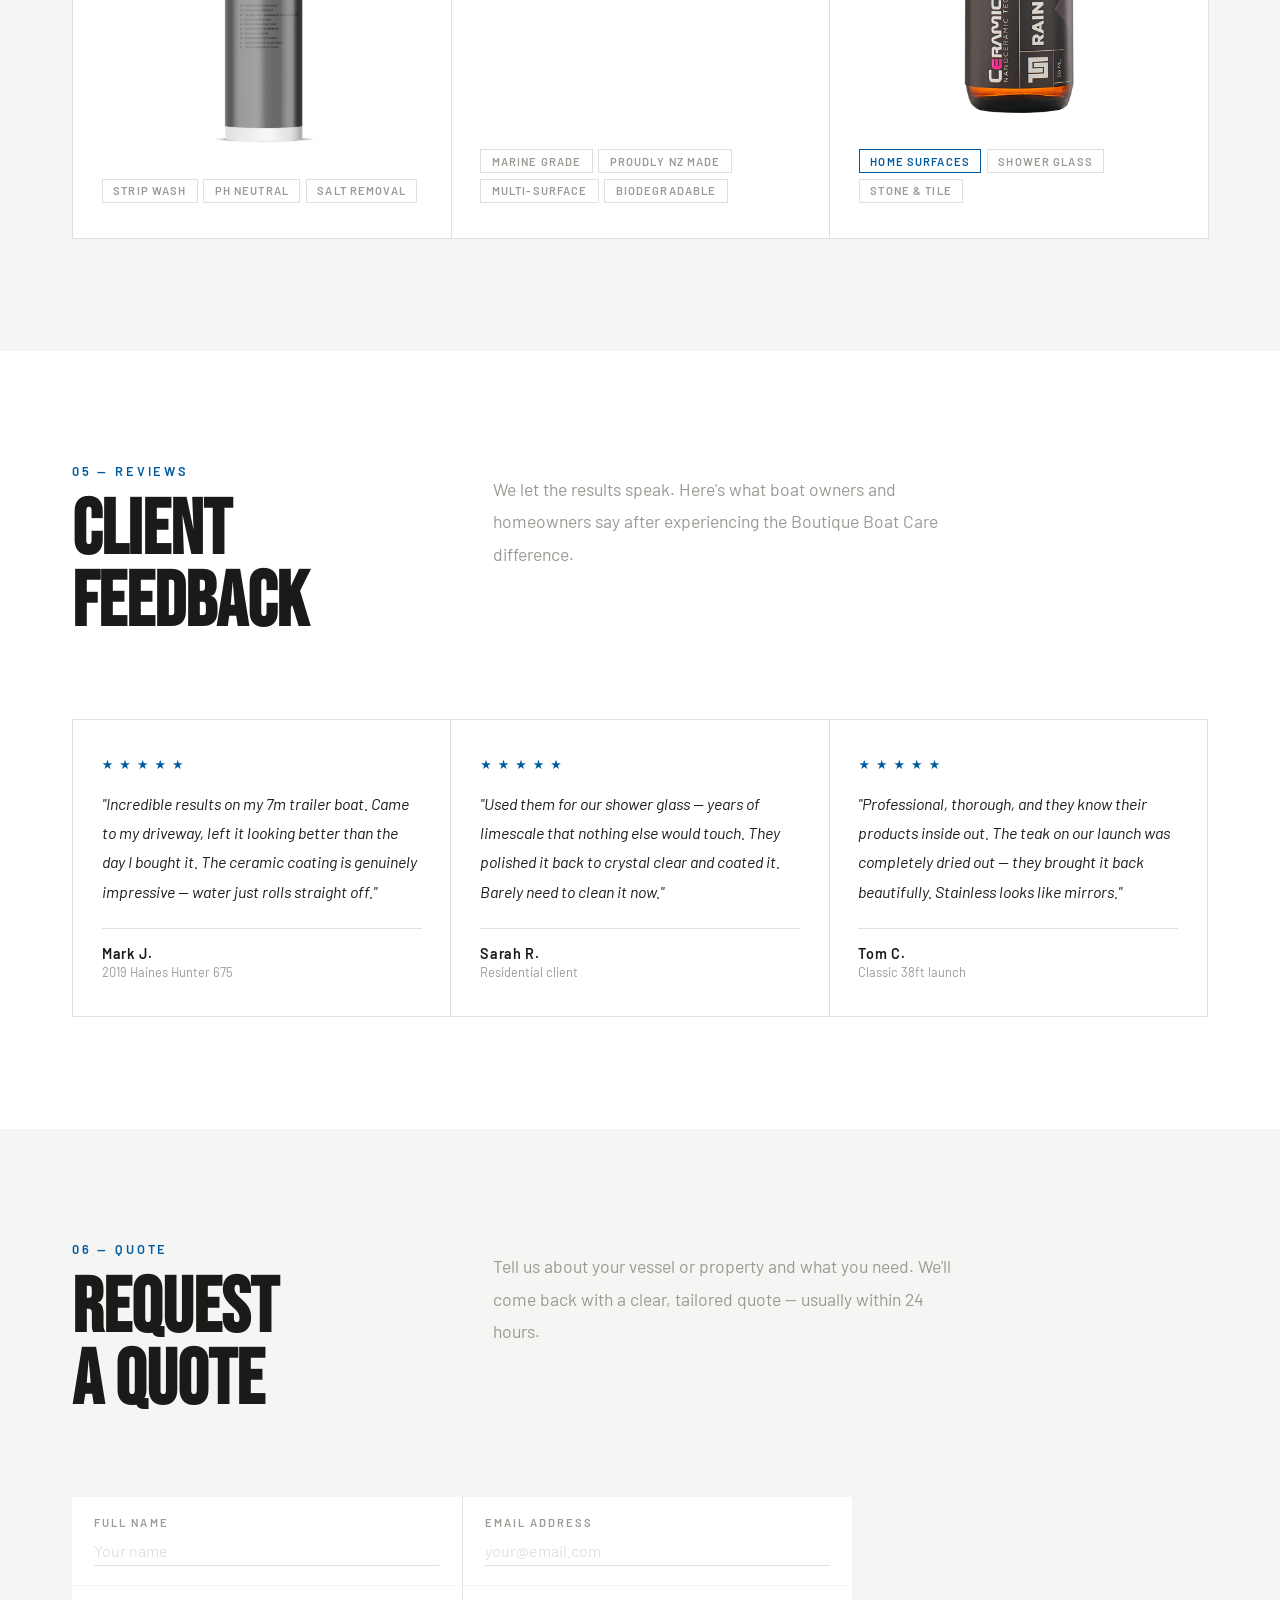
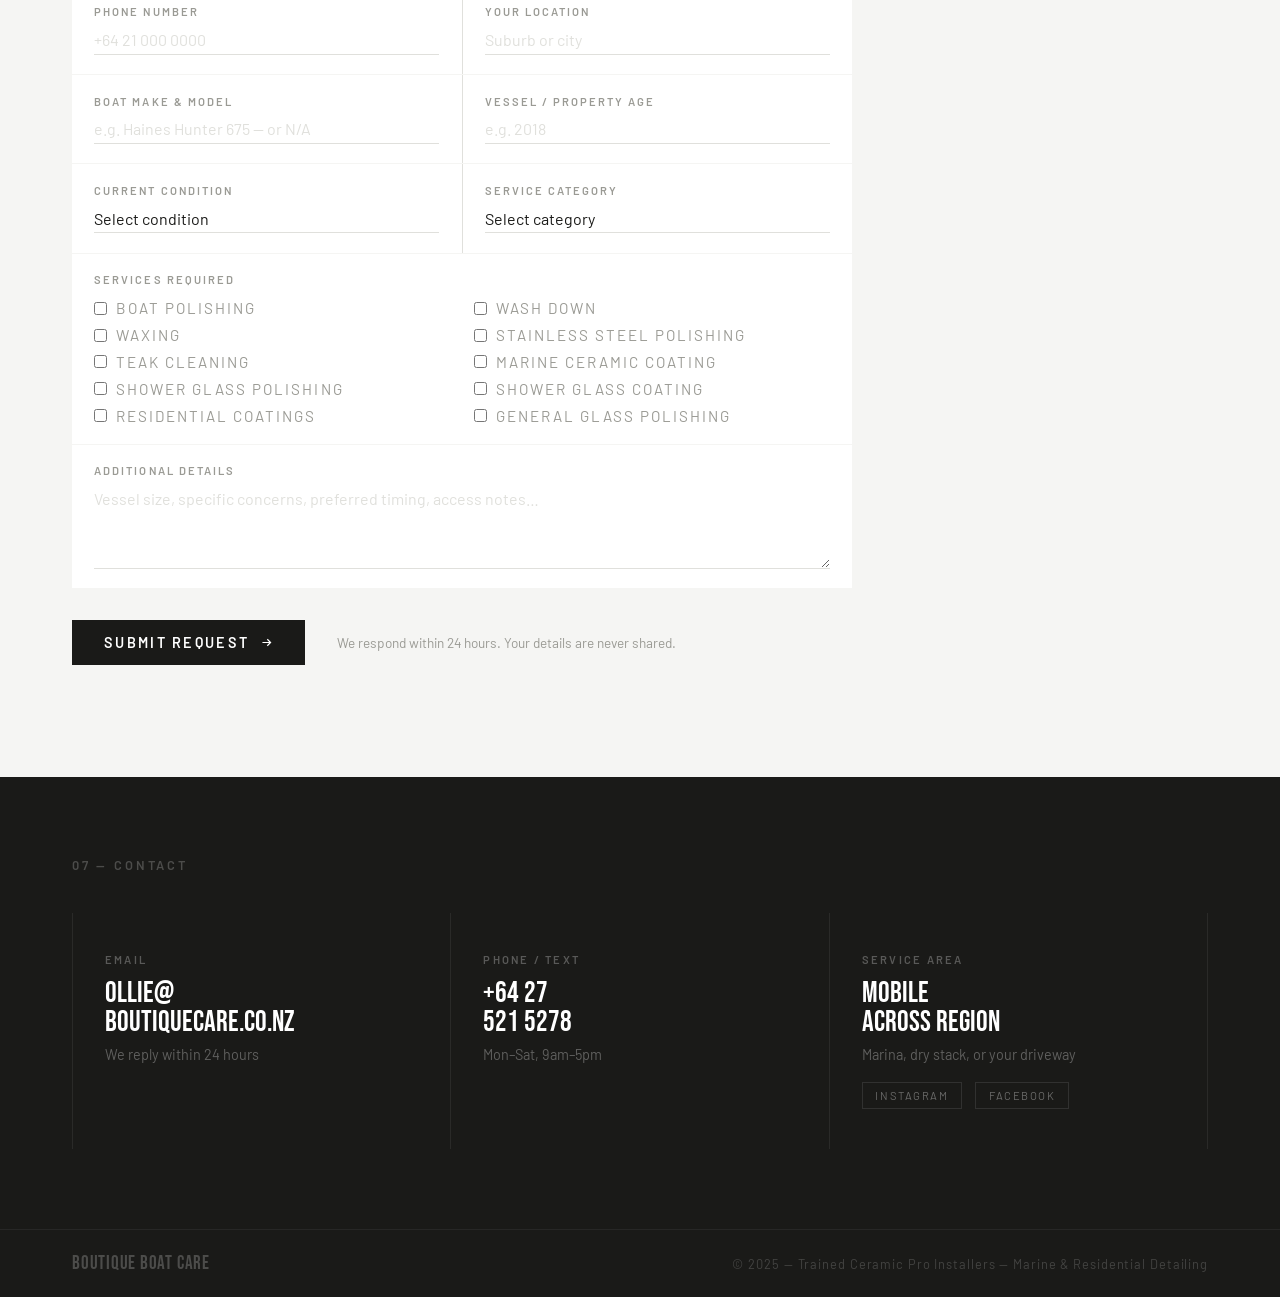
==== commit 49c27af2: "form submission email update" ====
--- a/index.html
+++ b/index.html
@@ -532,7 +532,7 @@
       </div>
     </div>
 
-    <form   action= "https://formspree.io/f/meepdooq" method="POST" id="quoteForm" class="form-wrap reveal">
+    <form   action= "https://formspree.io/f/xgodwrdl" method="POST" id="quoteForm" class="form-wrap reveal">
       <div class="form-row">
         <div class="f-group">
           <label>Full Name</label>
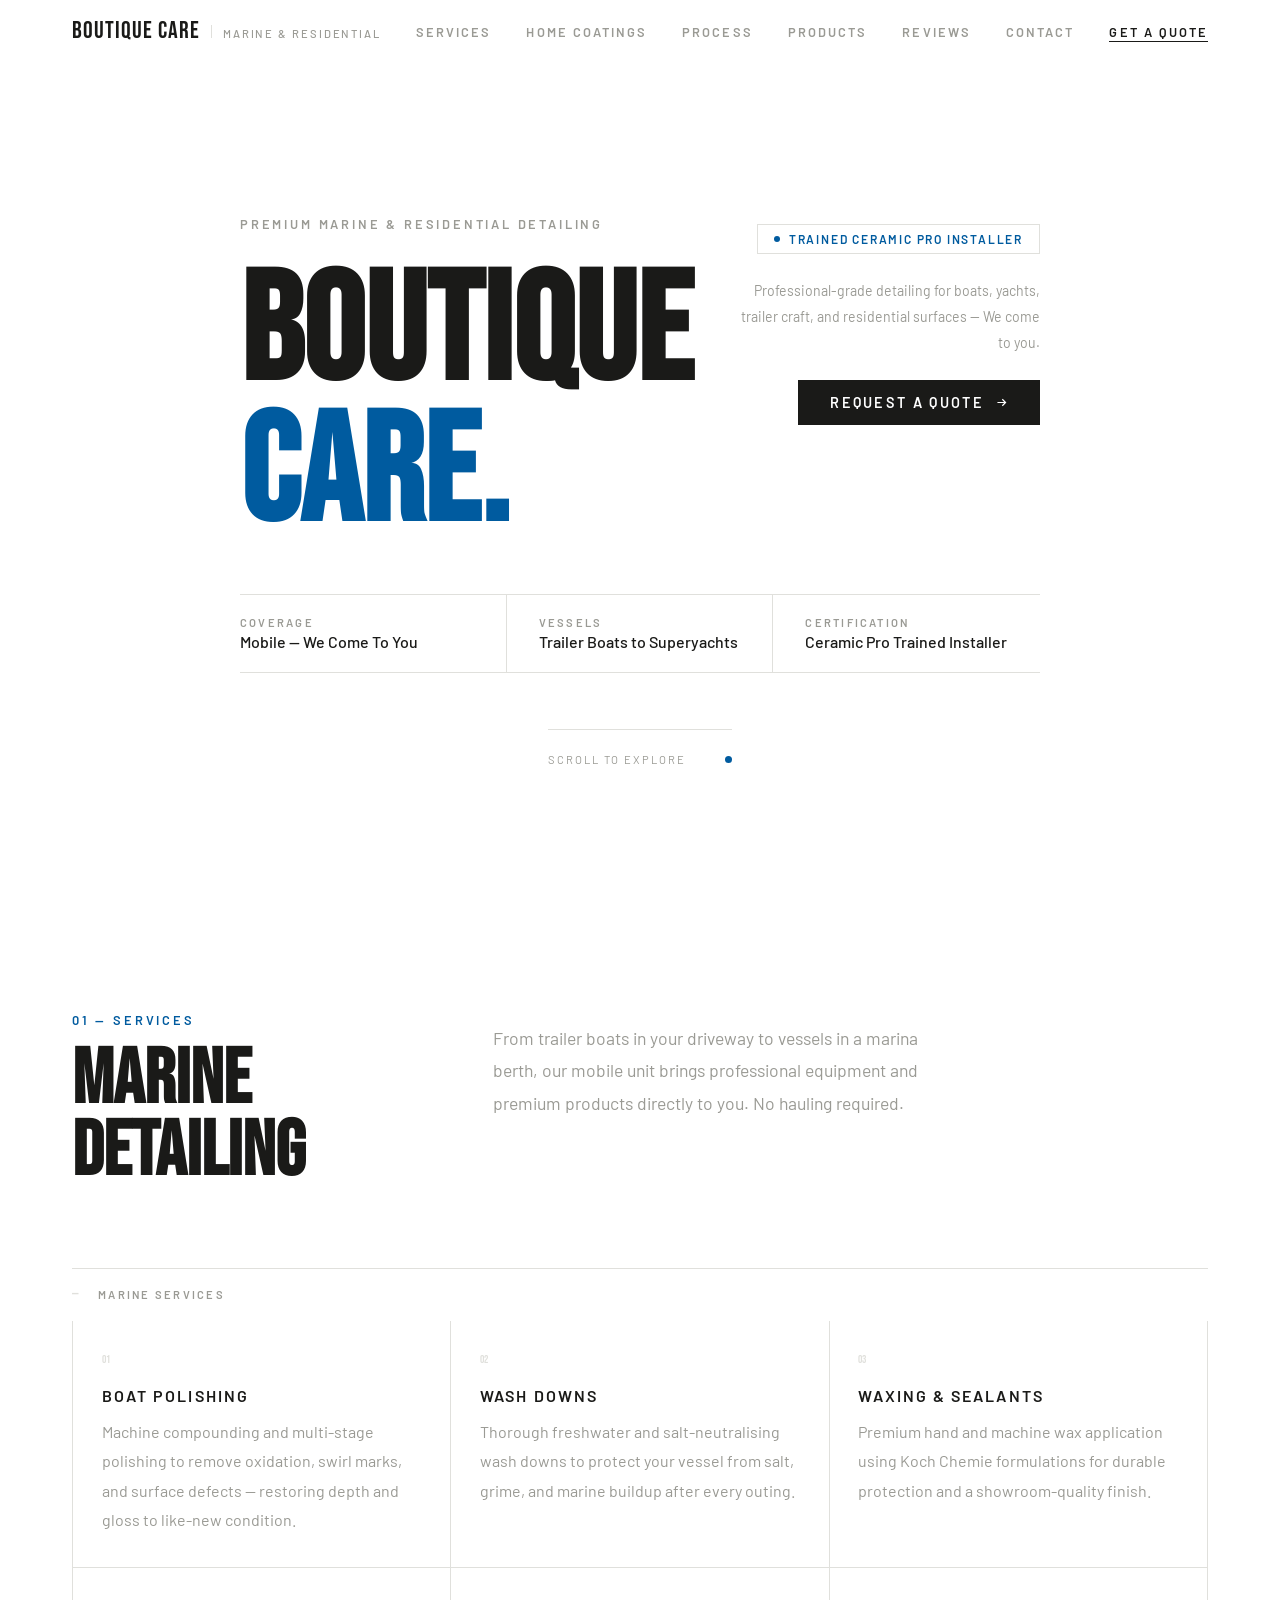
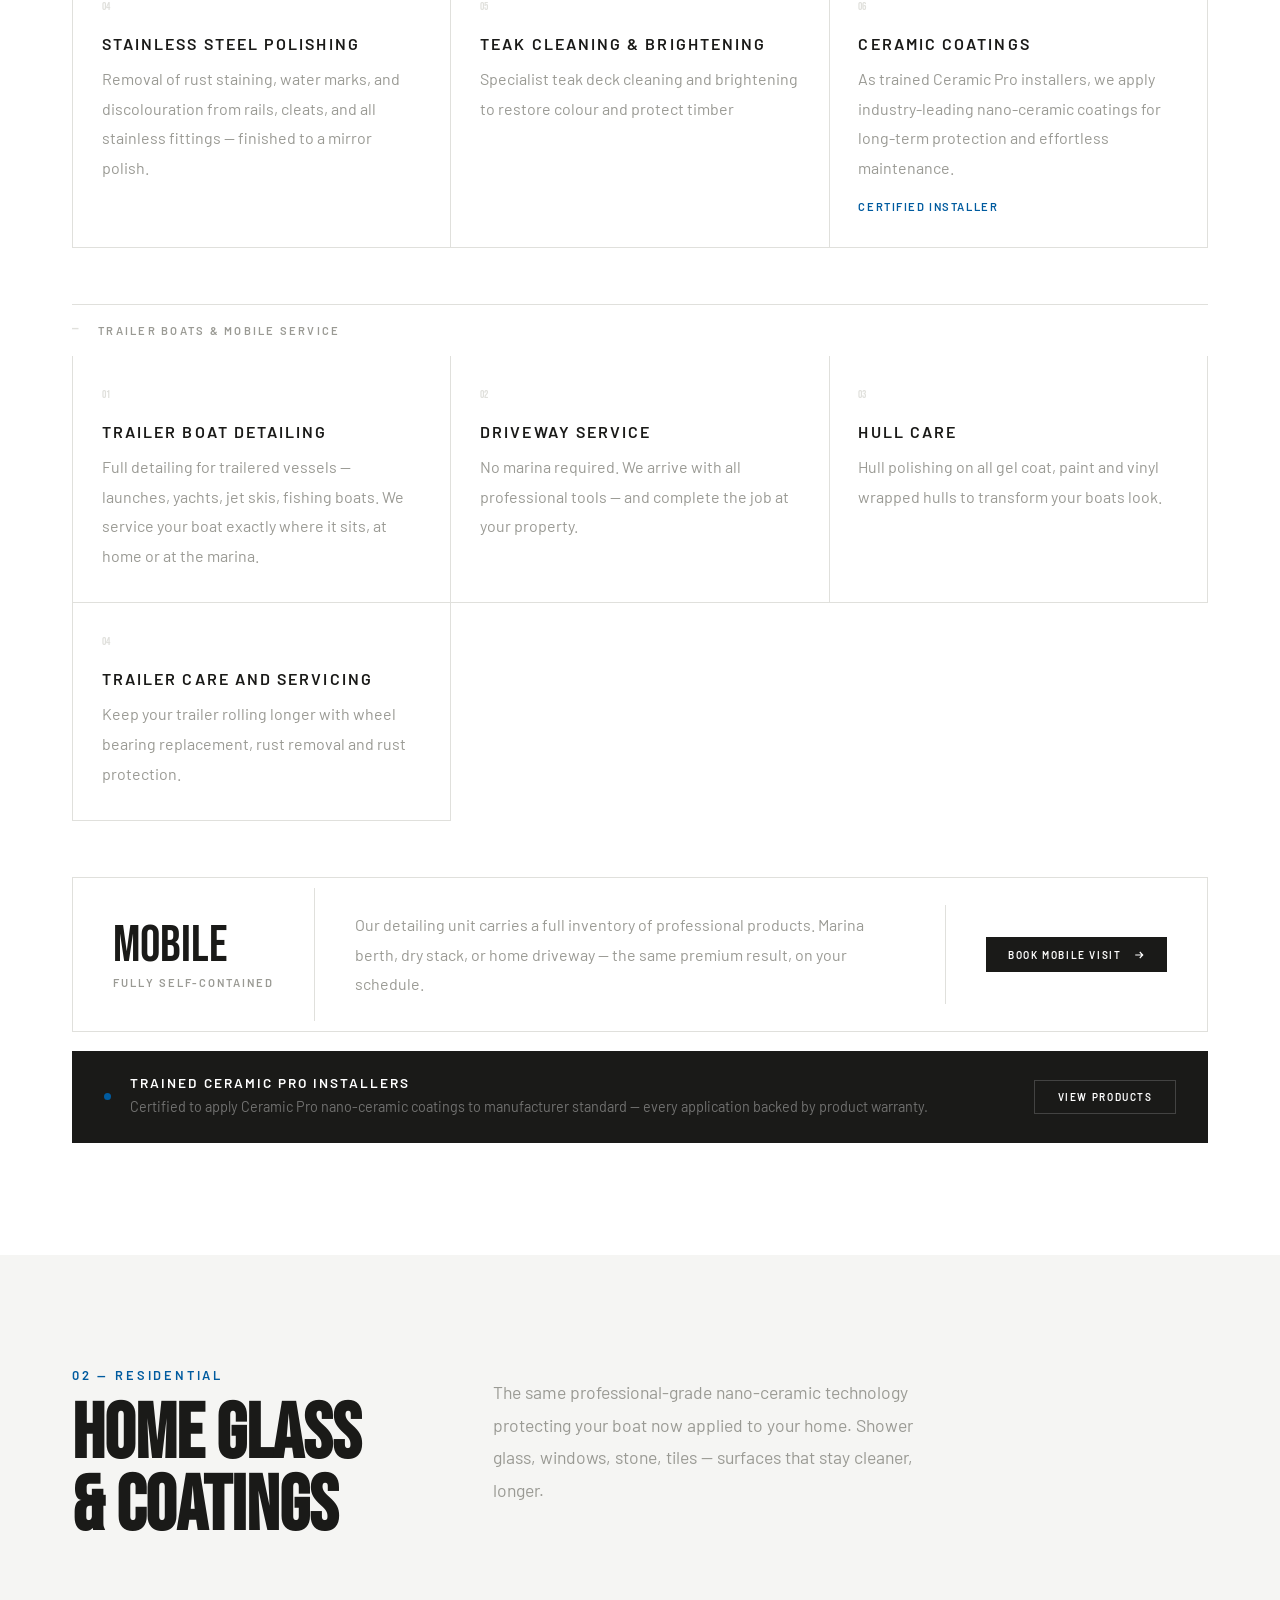
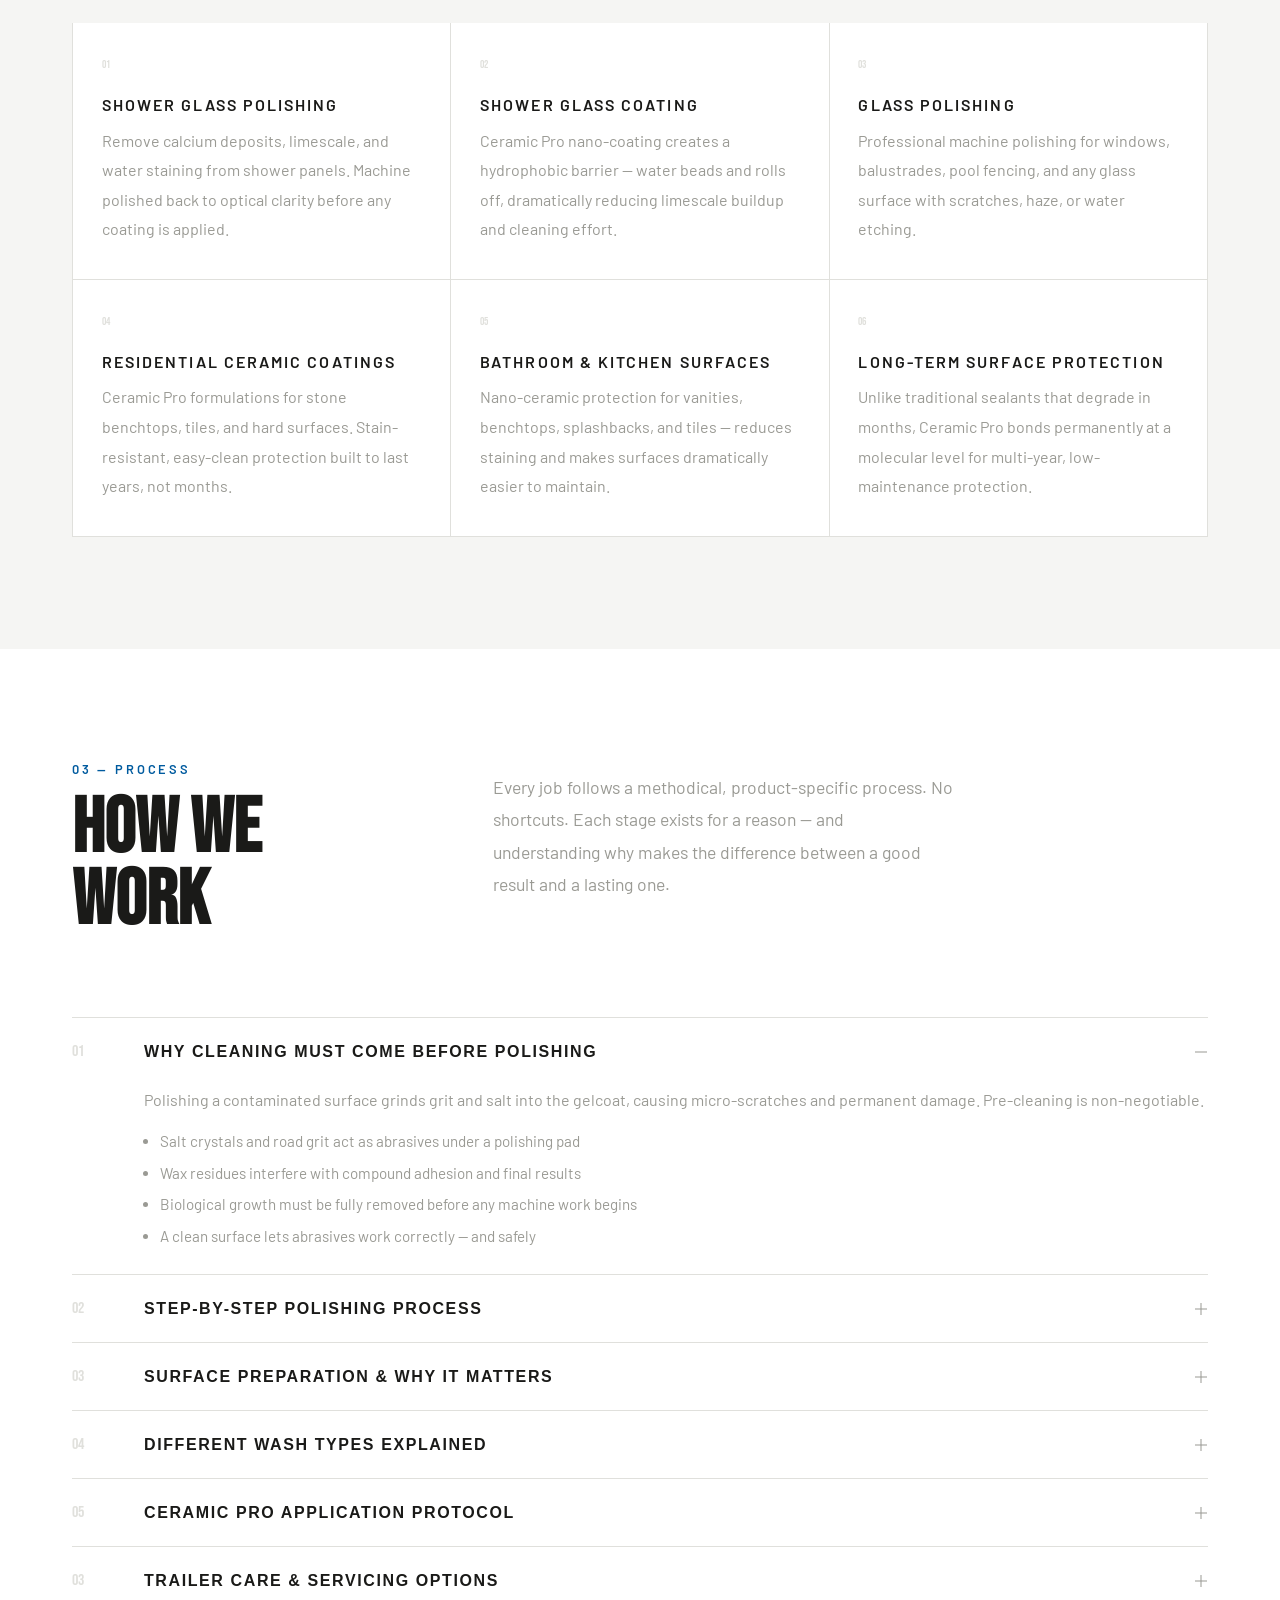
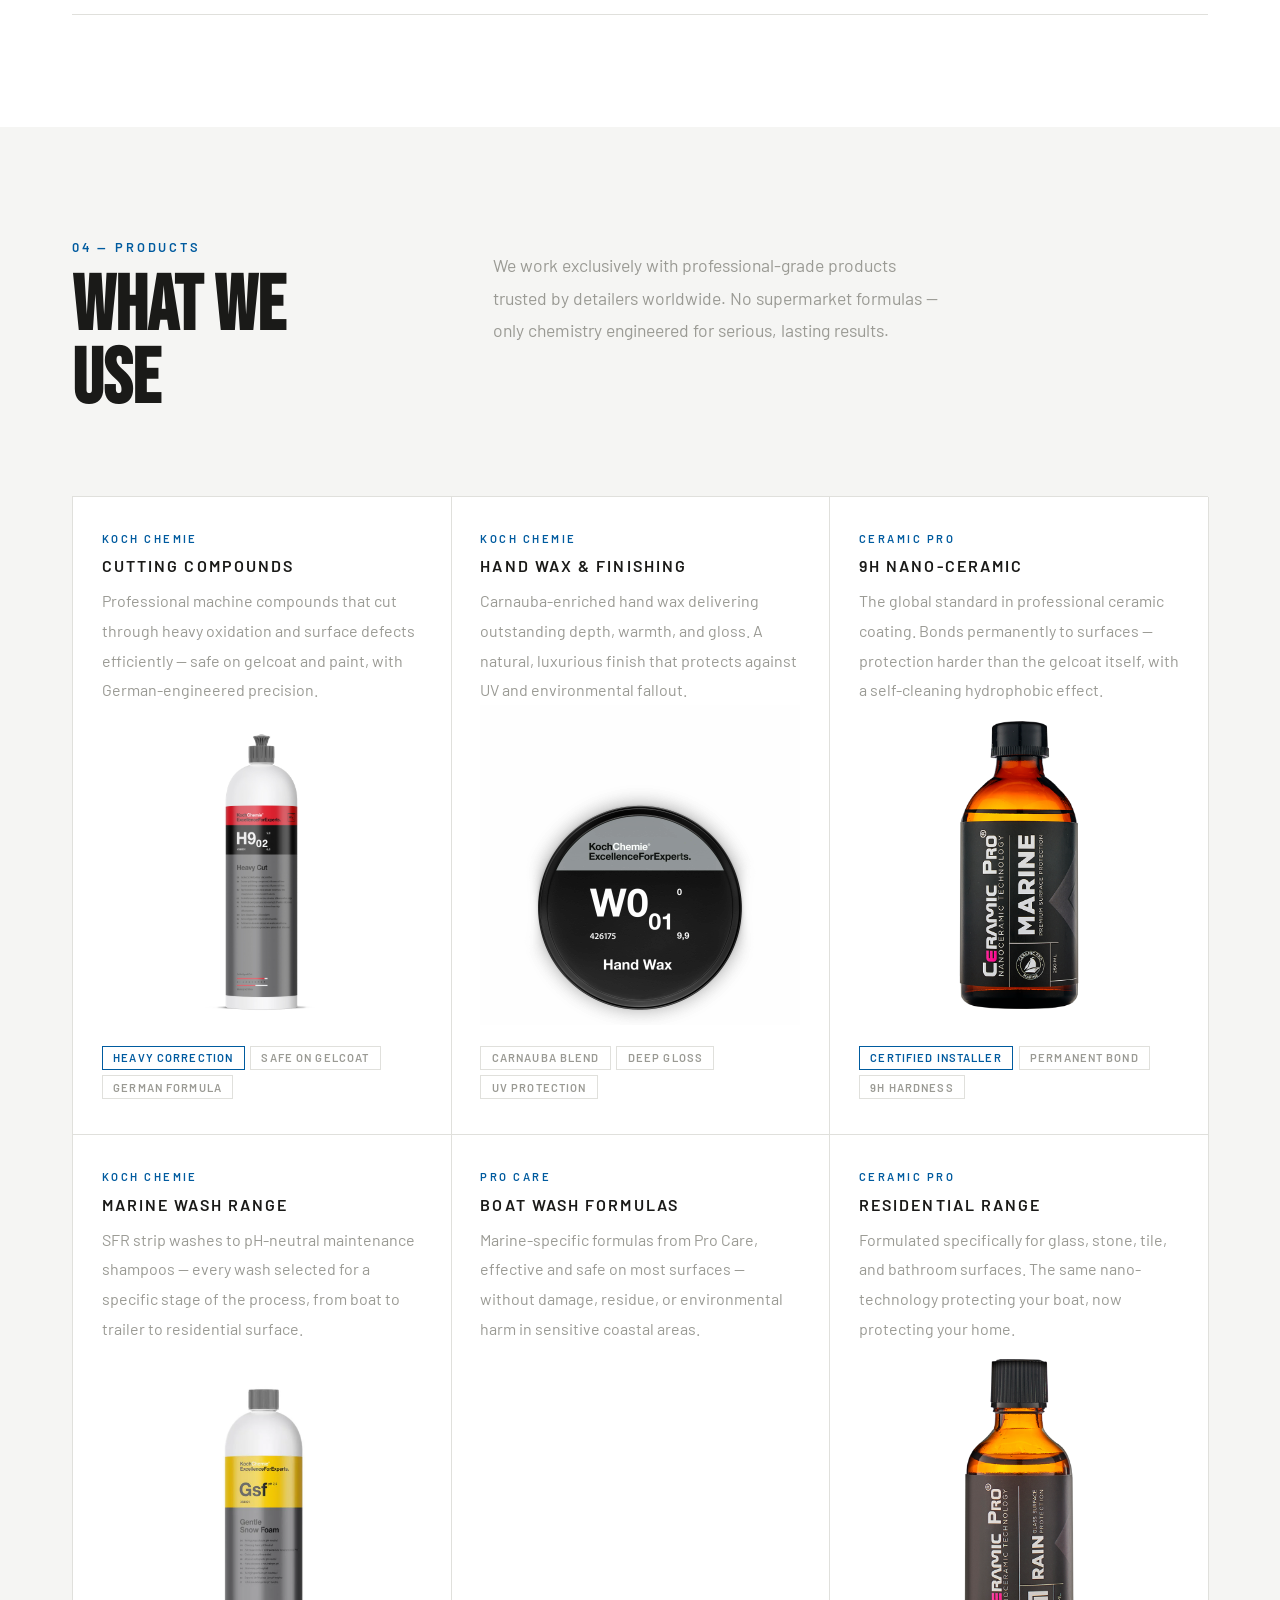
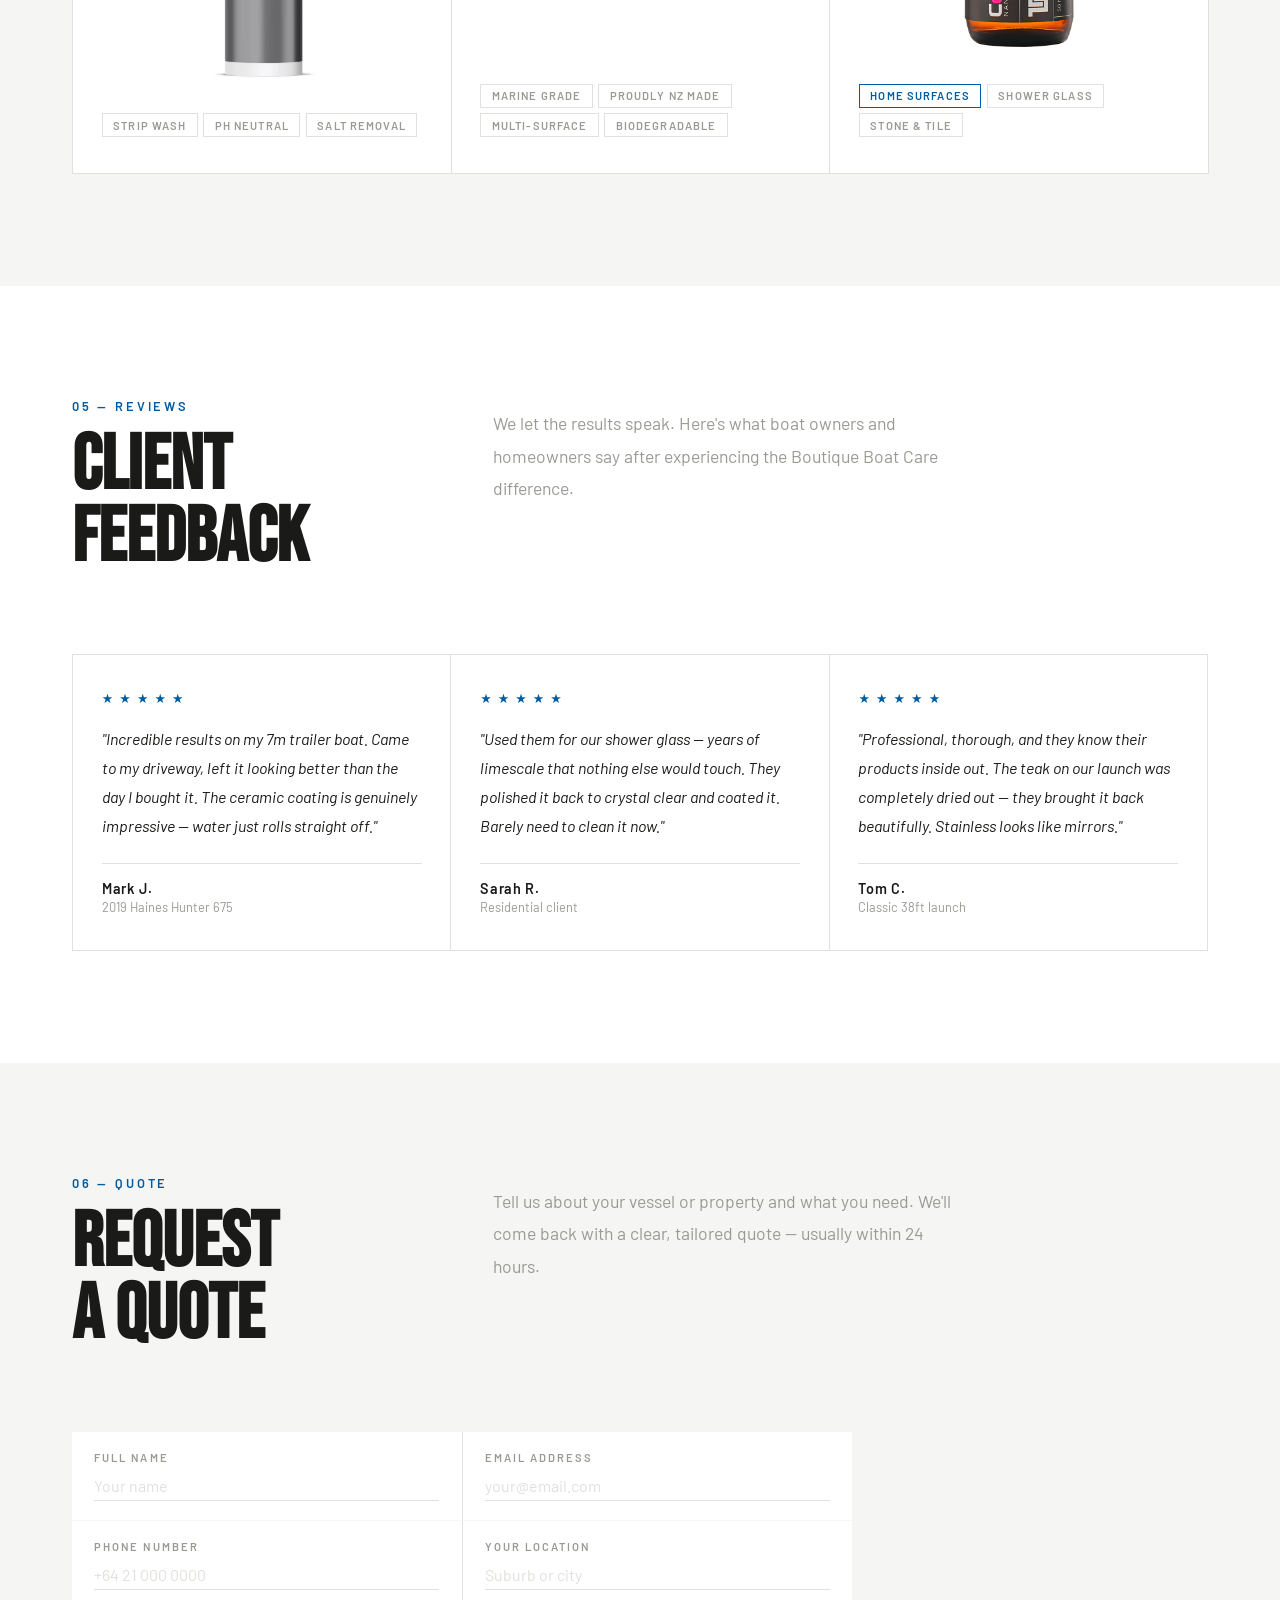
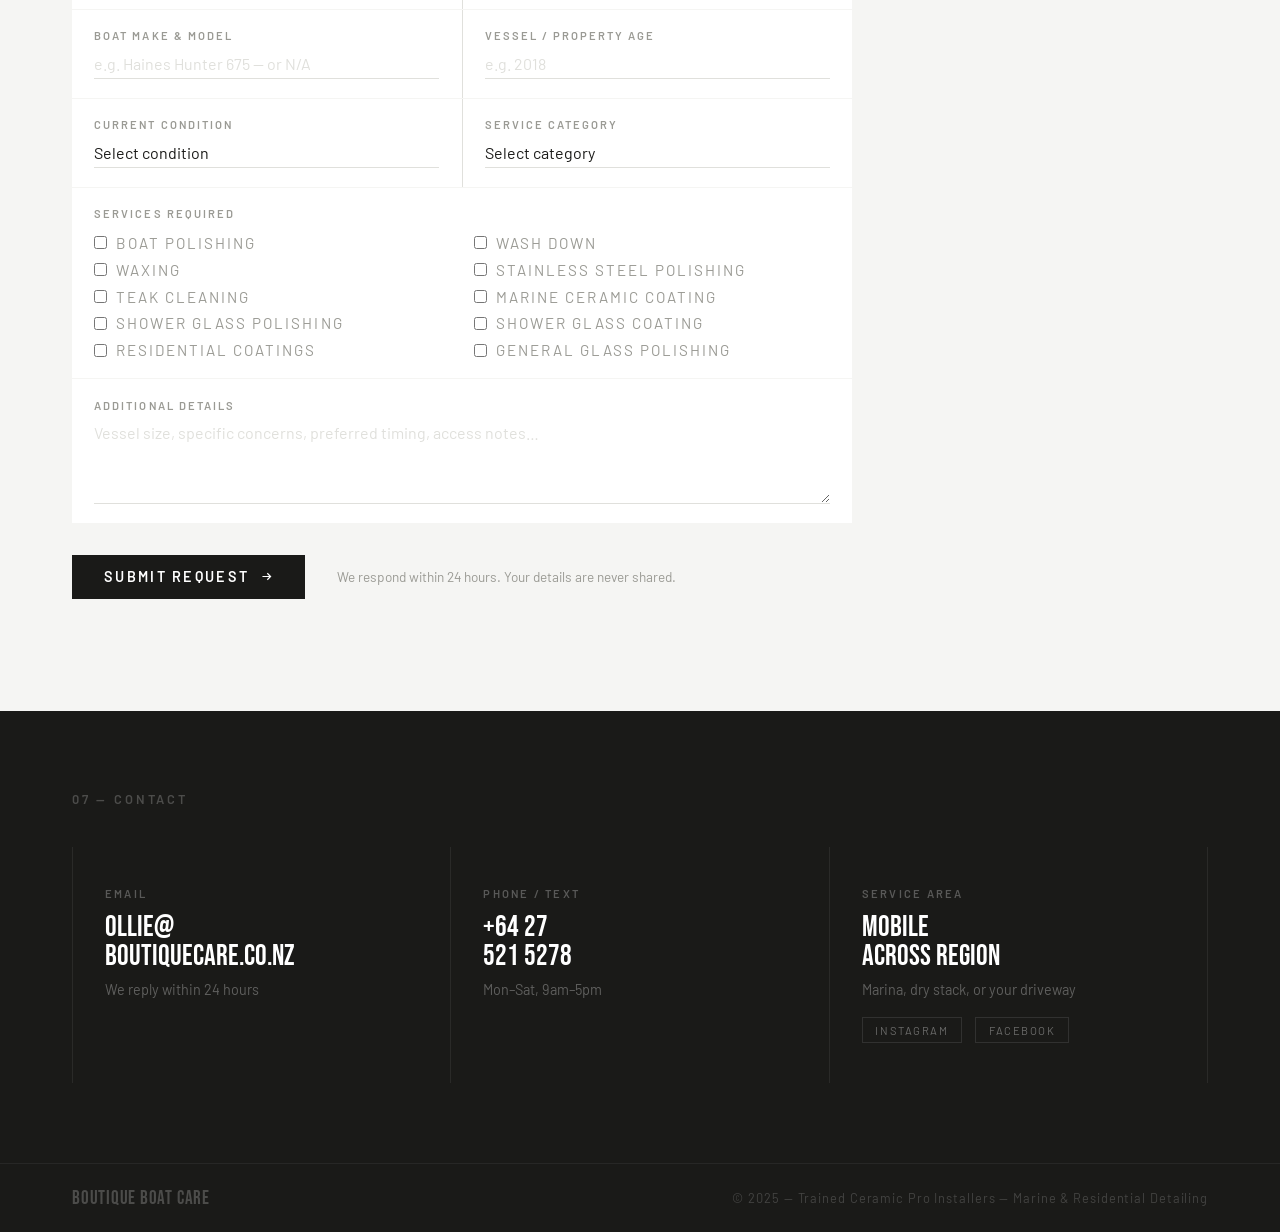
==== commit 9fc2491c: "rename to boutique care" ====
--- a/index.html
+++ b/index.html
@@ -1,11 +1,13 @@
 <!DOCTYPE html>
 <html lang="en">
 <head>
+
+  <link rel="icon" type="image/png" href="images/mini-logo.png">
   <meta charset="UTF-8" />
   <meta name="viewport" content="width=device-width, initial-scale=1.0" />
-  <title>Boutique Boat Care — Premium Marine & Residential Detailing</title>
-  <meta name="description" content="Boutique Boat Care. Trained Ceramic Pro installers offering premium boat detailing, marine polishing, mobile services, shower glass coatings, and residential surface protection." />
-  <meta name="keywords" content="boat detailing, marine detailing, boat polishing, ceramic coating for boats, yacht cleaning, teak cleaning, mobile boat detailing, trailer boat detailing, shower glass coating, residential ceramic coating, Ceramic Pro installer, Auckland" />
+  <title>Boutique Care — Premium Marine & Residential Detailing</title>
+  <meta name="description" content="Boutique Care. Trained Ceramic Pro installers offering premium boat detailing, marine polishing, mobile services, shower glass coatings, and residential surface protection." />
+  <meta name="keywords" content="boat detailing, detailng,  marine detailing, boat polishing, ceramic coating for boats, yacht cleaning, teak cleaning, mobile boat detailing, trailer boat detailing, shower glass coating, residential ceramic coating, Ceramic Pro installer, Auckland, marine valet, valet, boat valet, boats,marine detailing, 360 boat care, jimmy buffet, boat repairs, gel coat, paint, shower coatings, glass cleaning, surface protection, waterspot removal, waterspots, anti foul, propspeed, koch chemie, buffing, boat buffing, paint buffing" />
 
   <link rel="preconnect" href="https://fonts.googleapis.com" />
   <link rel="preconnect" href="https://fonts.gstatic.com" crossorigin />
@@ -30,7 +32,7 @@
 <nav id="navbar">
   <div class="wrap nav-inner">
     <a href="#home" class="nav-logo">
-      <span class="brand">Boutique Boat Care</span>
+      <span class="brand">Boutique Care</span>
       <span class="sep"></span>
       <span class="sub">Marine &amp; Residential</span>
     </a>
@@ -57,7 +59,7 @@
         <div class="label" style="margin-bottom:2rem;">Premium Marine &amp; Residential Detailing</div>
         <h1>
           <span class="line">Boutique</span>
-          <span class="line">Boat</span>
+          <!--<span class="line">Boat</span>-->
           <span class="line line--accent">Care.</span>
         </h1>
       </div>
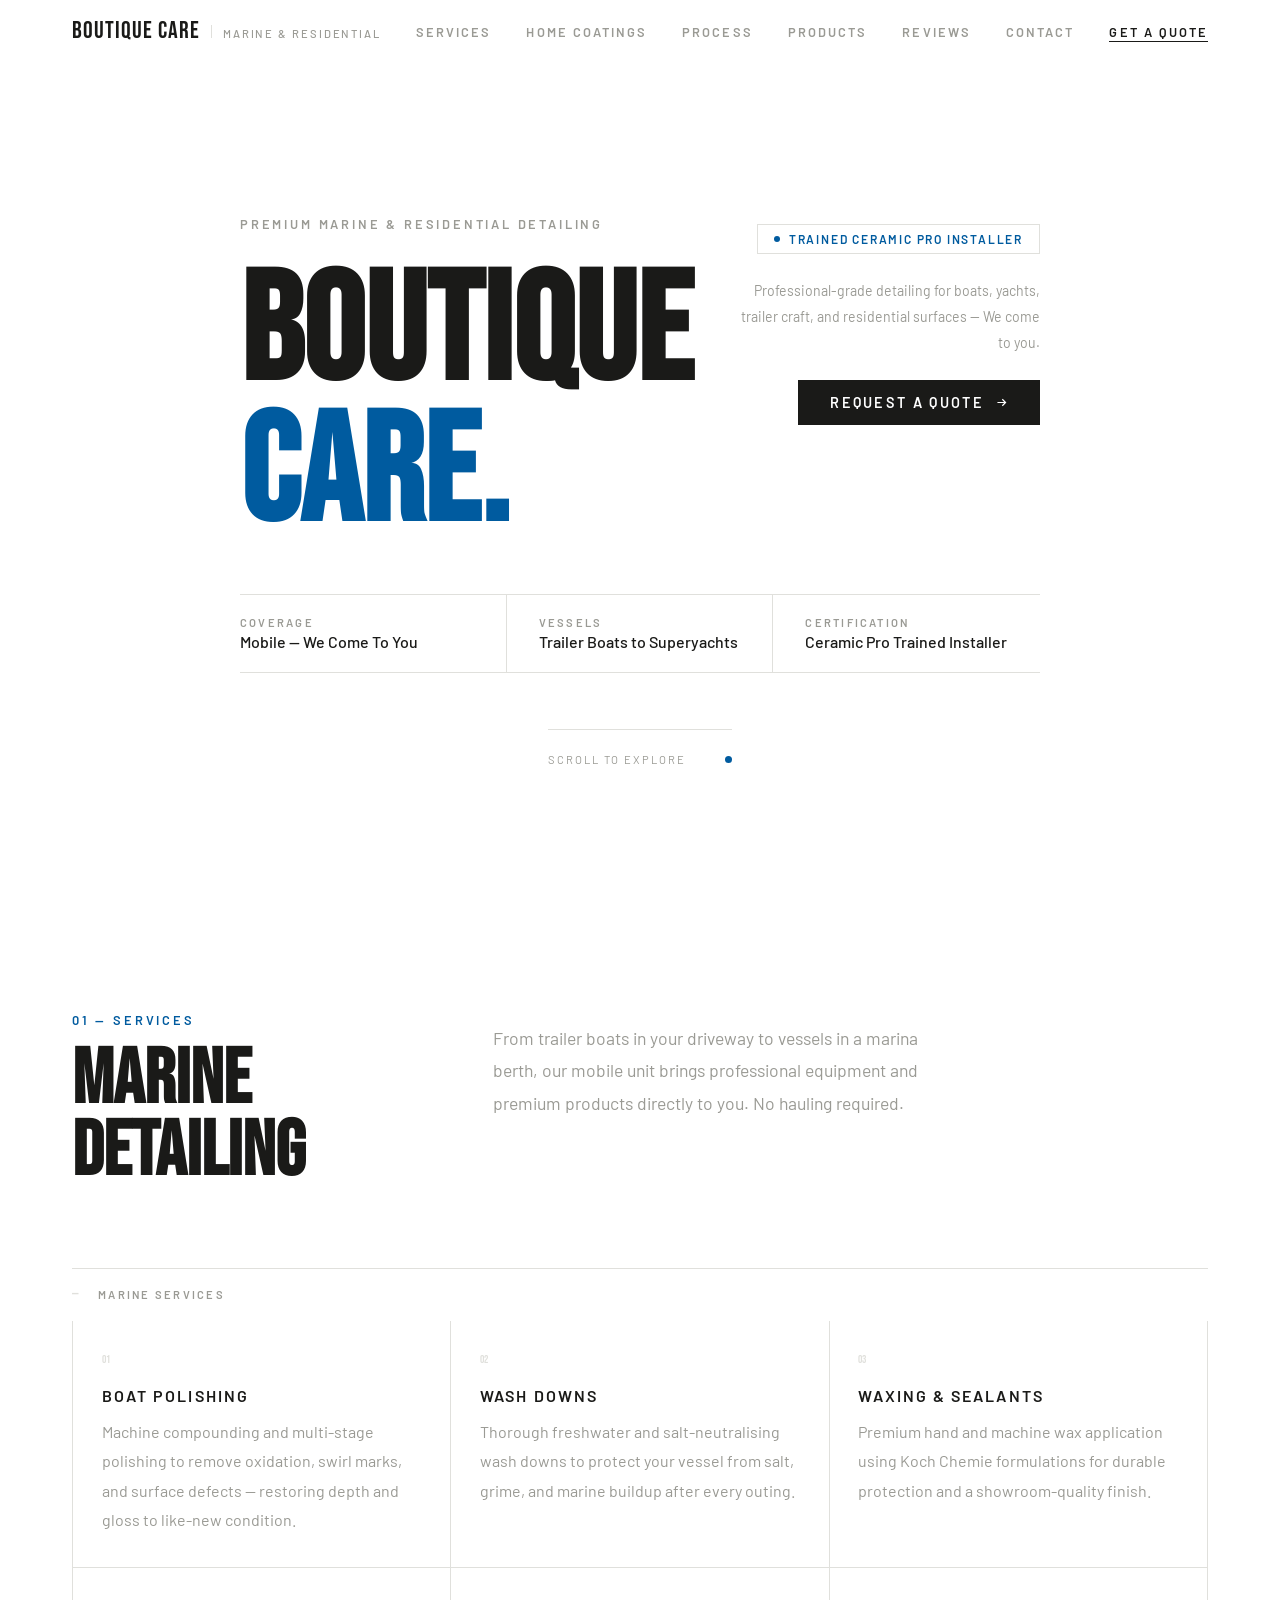
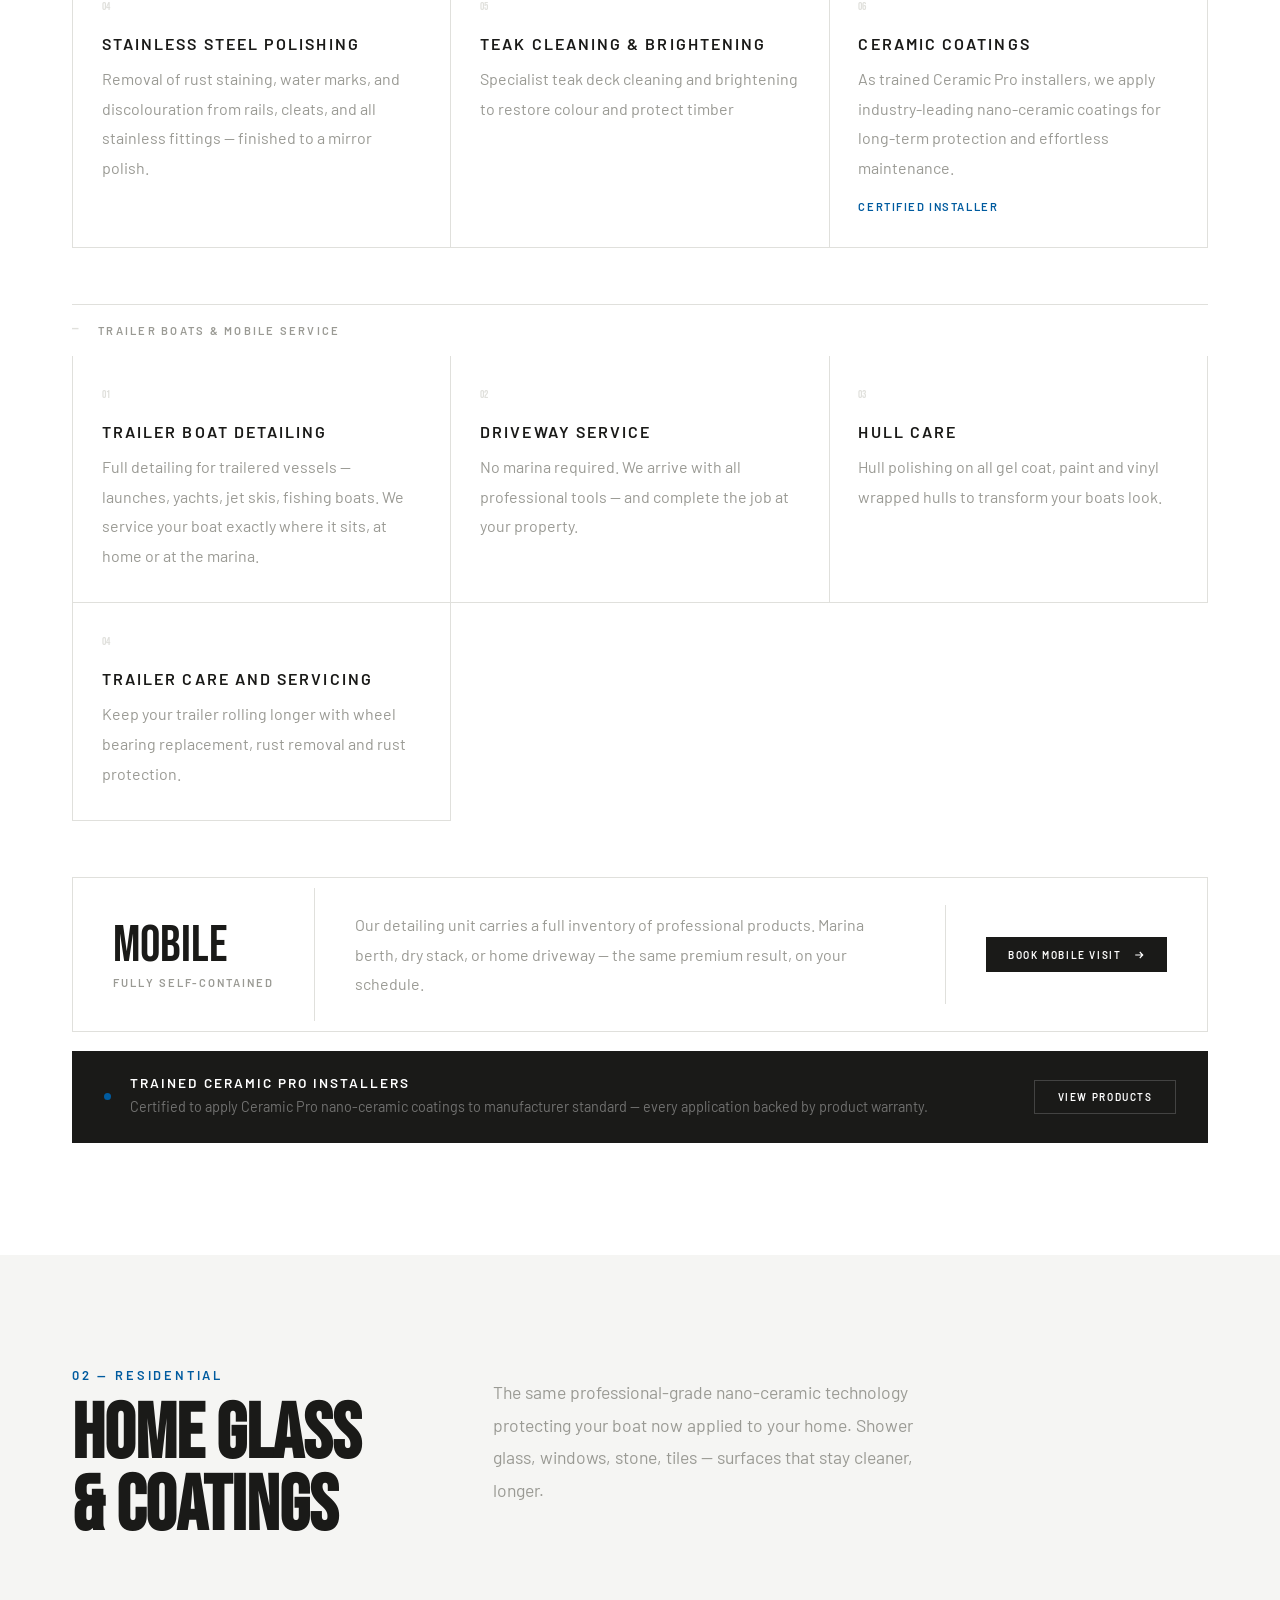
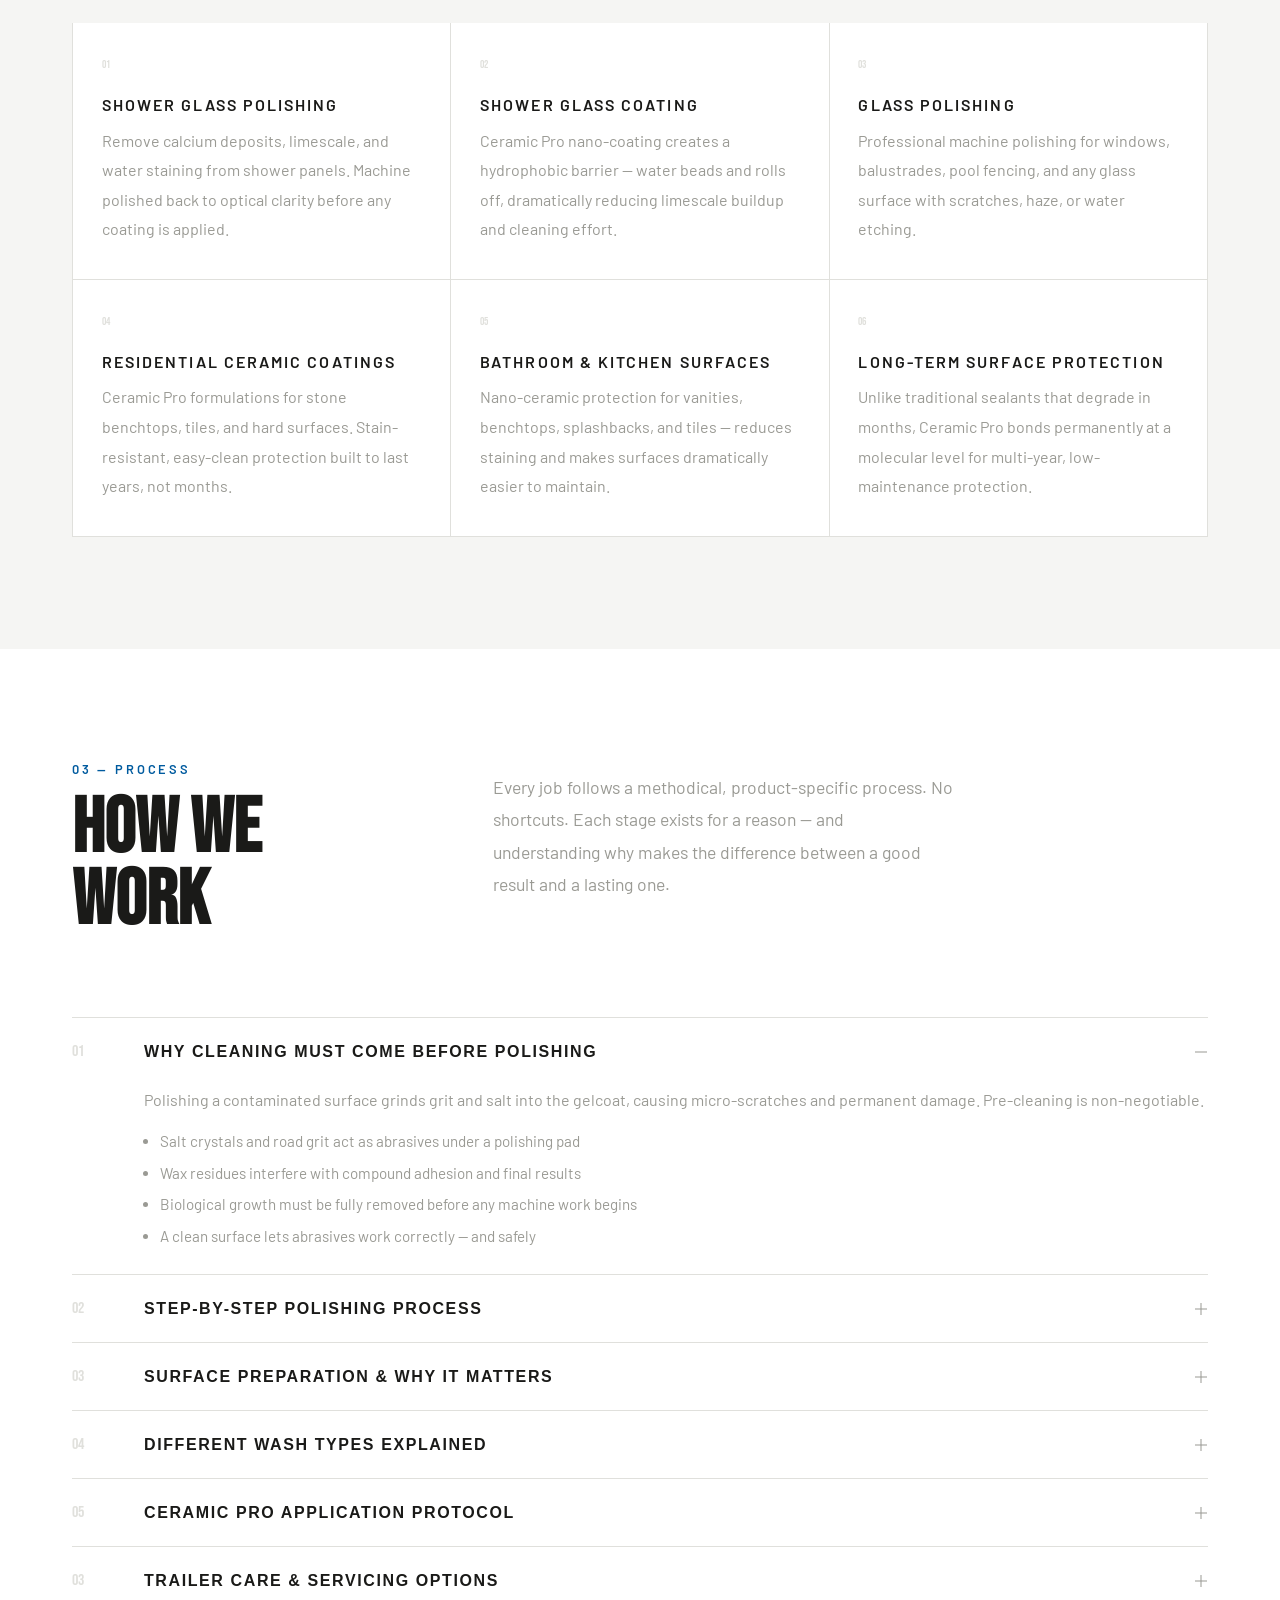
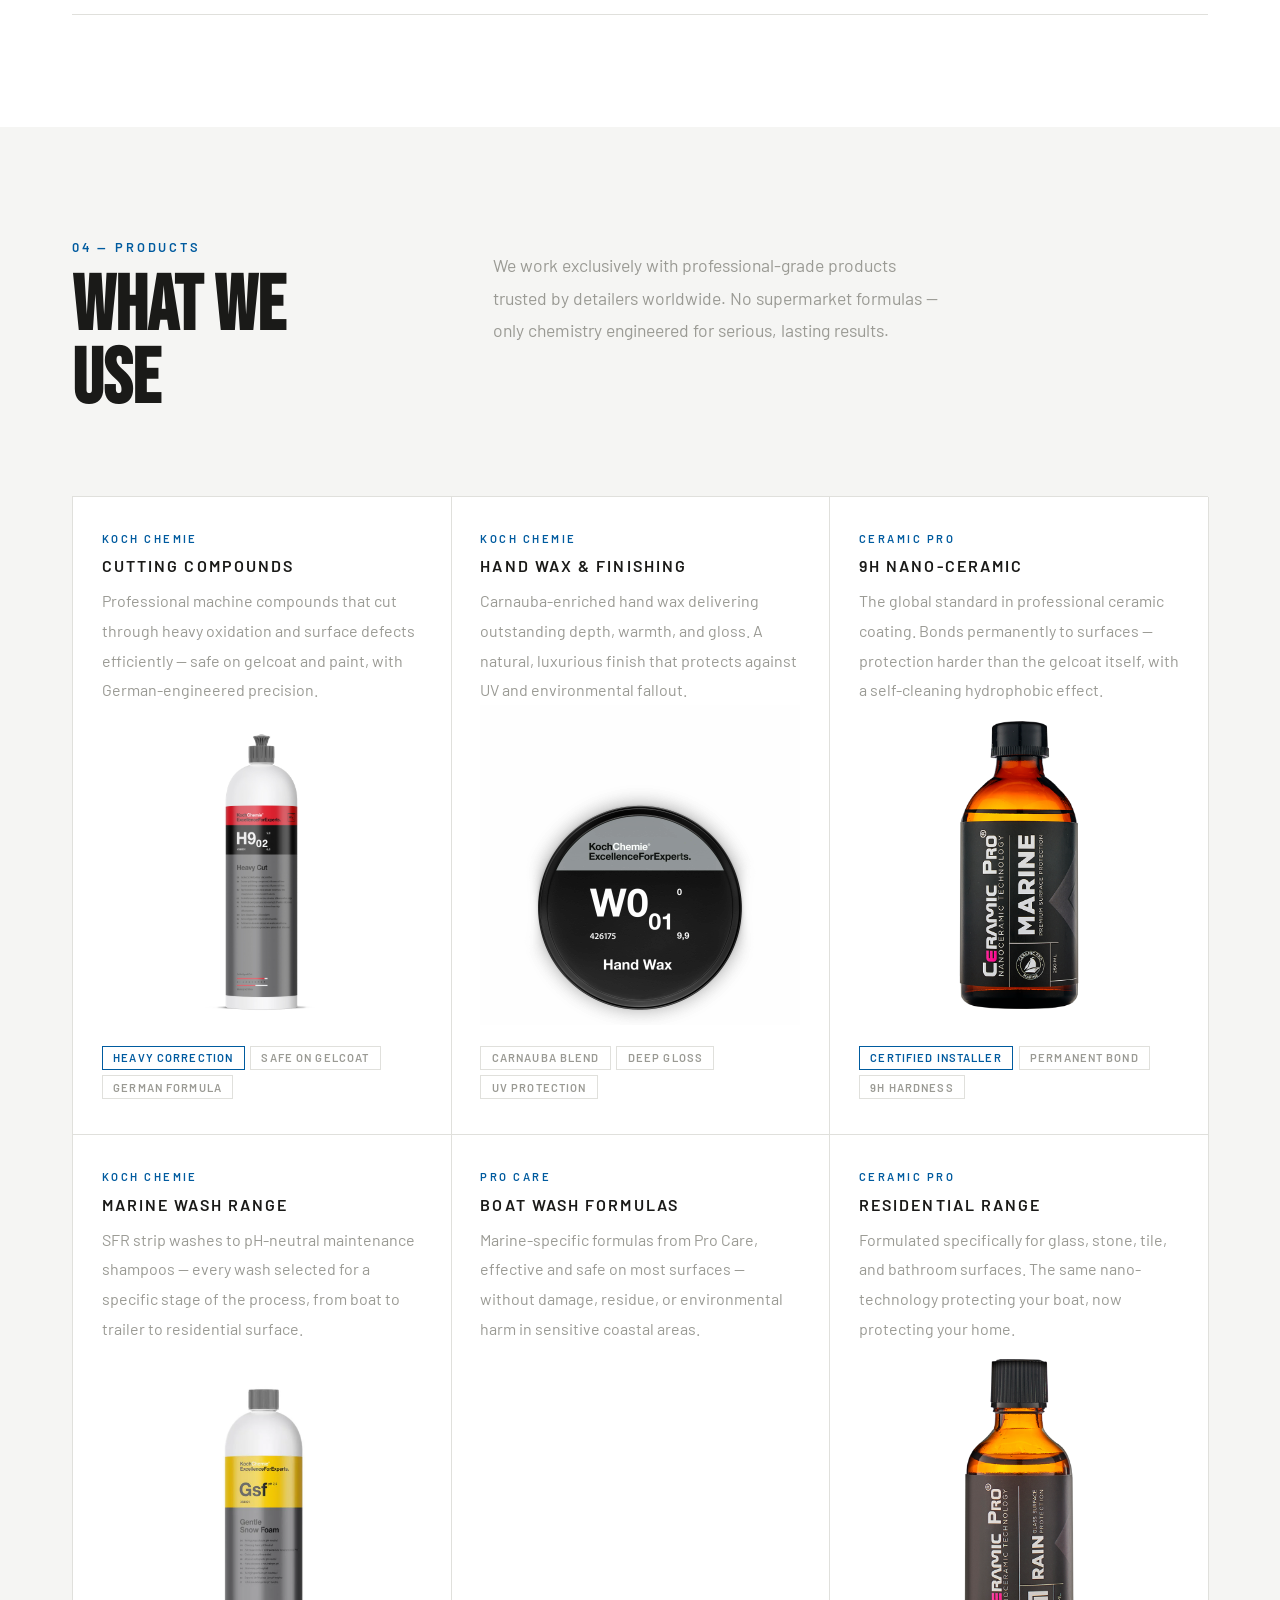
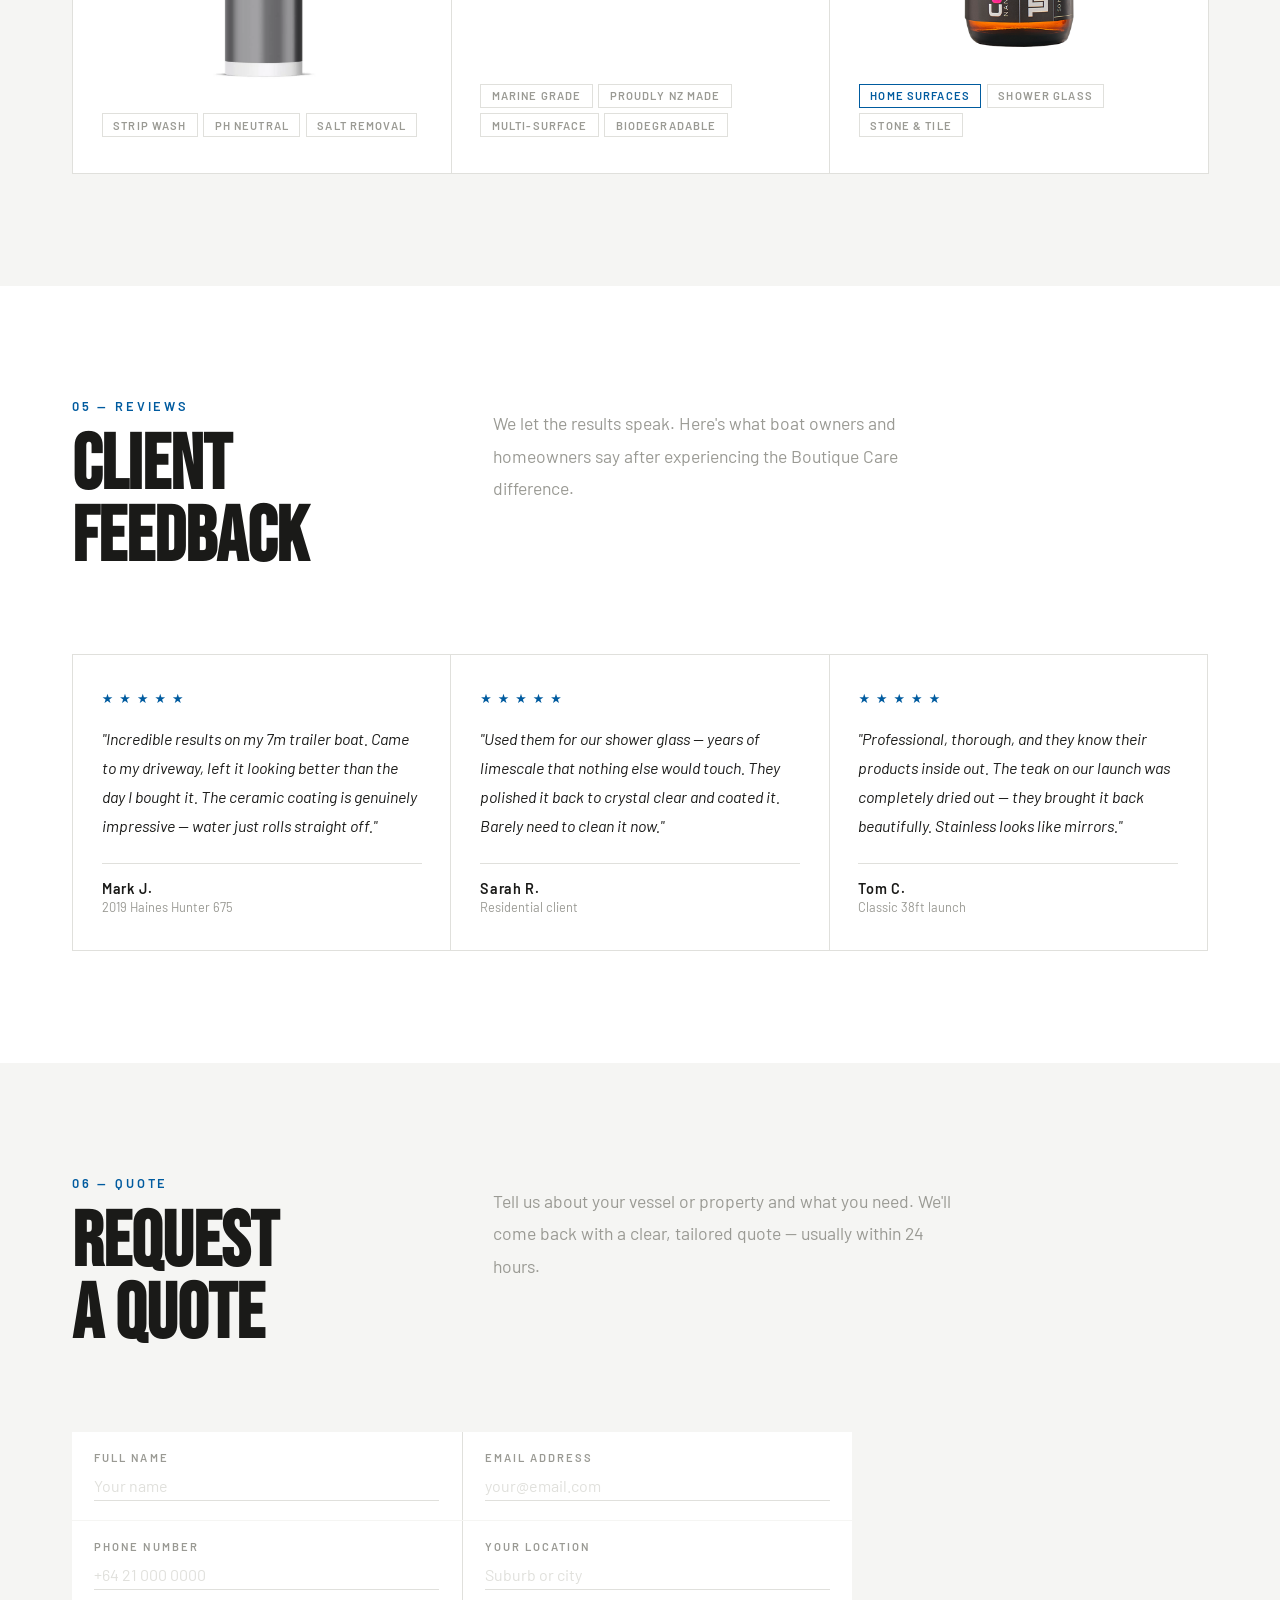
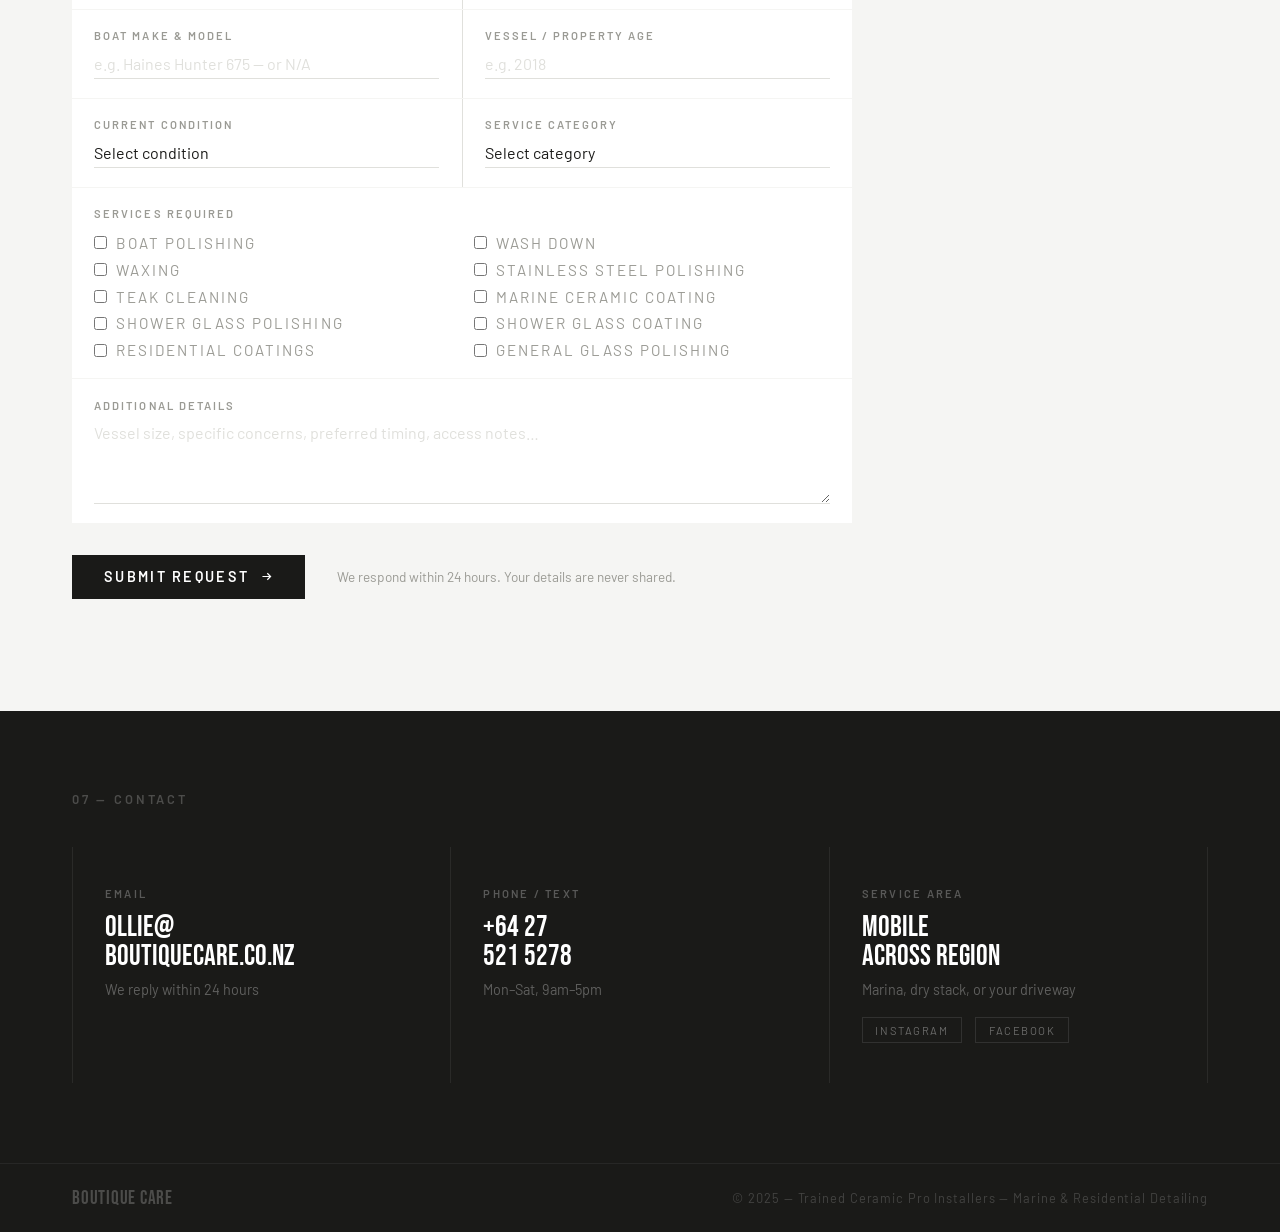
==== commit 5133168a: "more name changes" ====
--- a/index.html
+++ b/index.html
@@ -486,7 +486,7 @@
         <h2>Client<br>Feedback</h2>
       </div>
       <div style="padding-top:0.6rem;">
-        <p>We let the results speak. Here's what boat owners and homeowners say after experiencing the Boutique Boat Care difference.</p>
+        <p>We let the results speak. Here's what boat owners and homeowners say after experiencing the Boutique Care difference.</p>
       </div>
     </div>
 
@@ -657,7 +657,7 @@
 <!-- FOOTER -->
 <footer>
   <div class="wrap footer-inner">
-    <span class="f-brand">Boutique Boat Care</span>
+    <span class="f-brand">Boutique Care</span>
     <span class="f-copy">© 2025 — Trained Ceramic Pro Installers — Marine &amp; Residential Detailing</span>
   </div>
 </footer>
